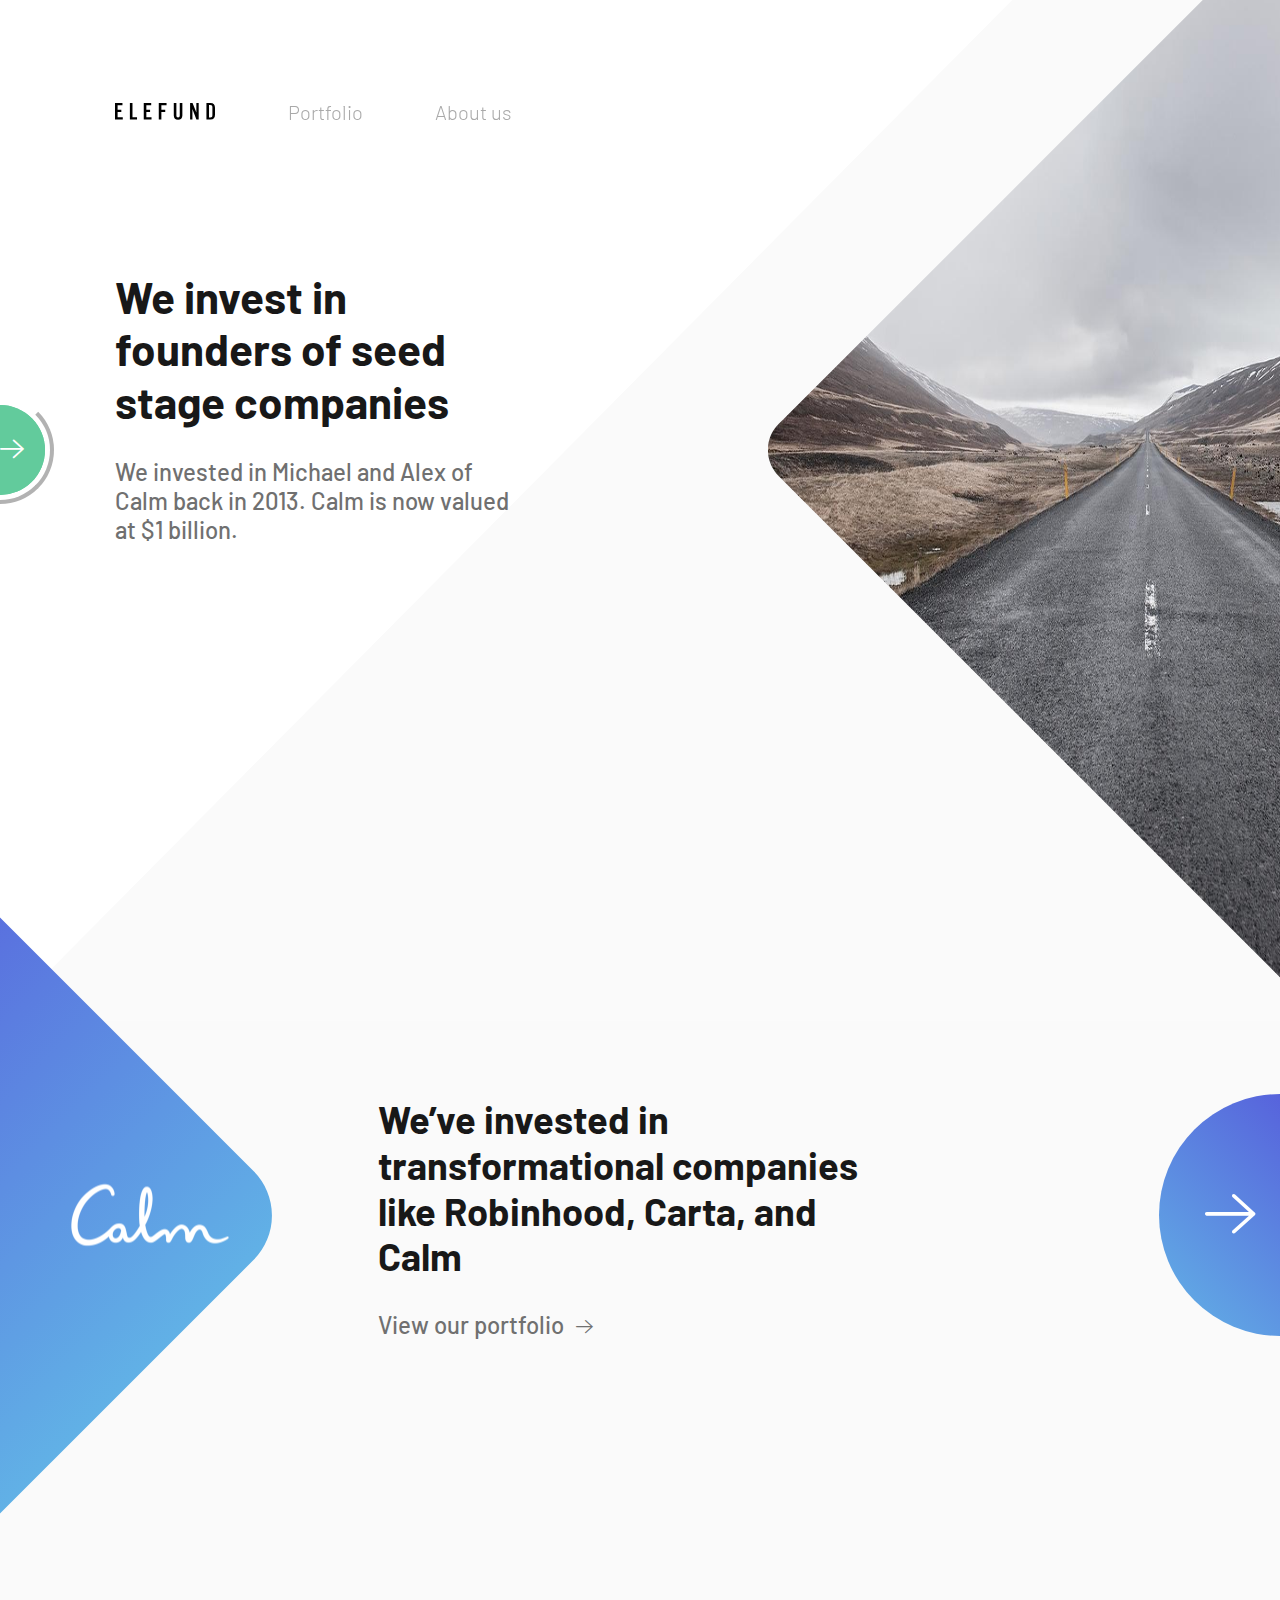
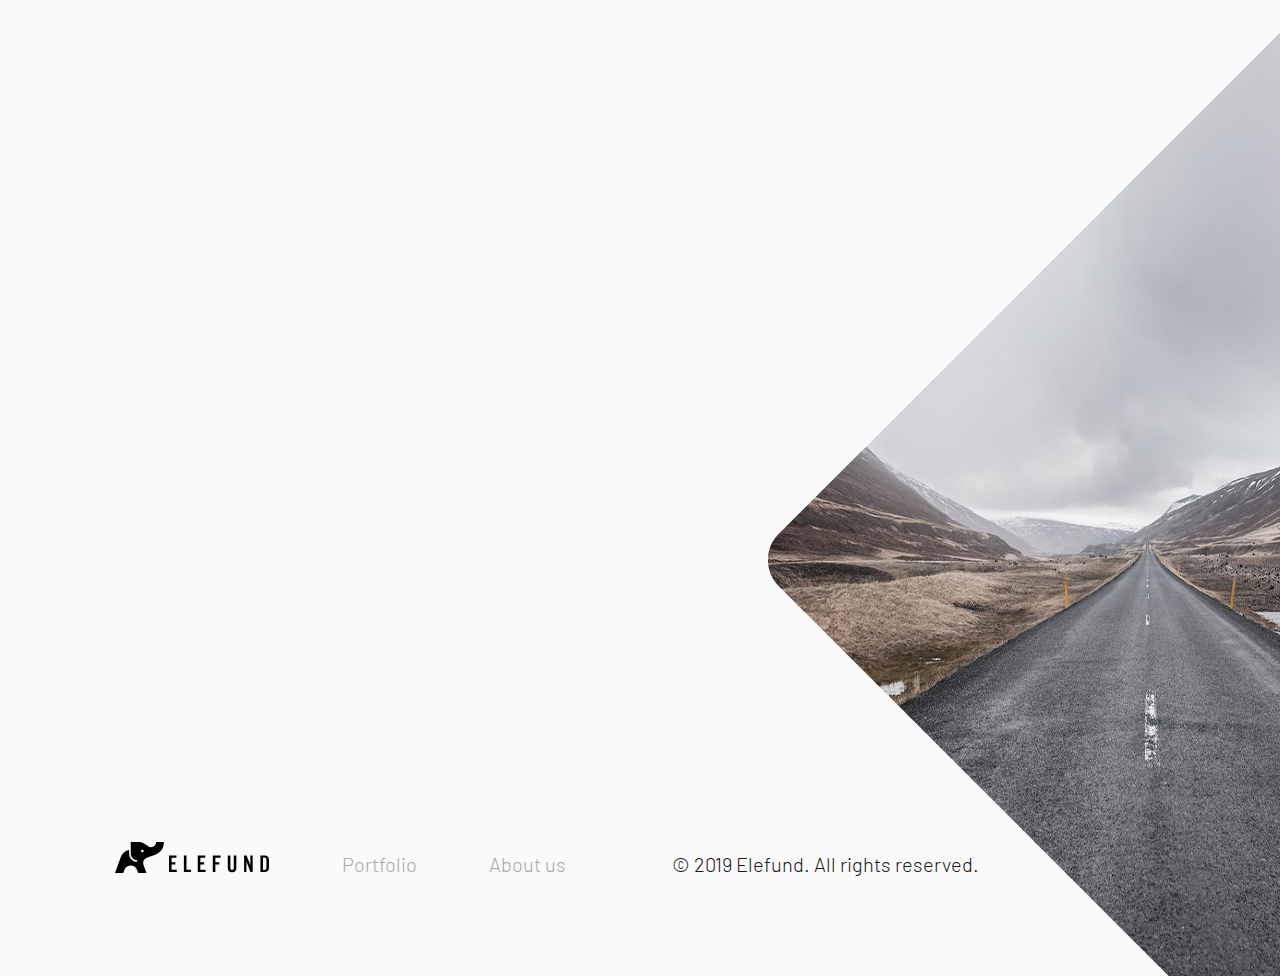
==== index.html @ fe105ea4 "Adding site" ====
<!DOCTYPE html>
<html>
  <head>
    <title>Elefund</title>
    <link href="https://fonts.googleapis.com/css?family=Barlow:300,400,500&amp;display=swap" rel="stylesheet">
    <link href="/stylesheets/styles.css" rel="stylesheet">
    <link href="/images/favicon.png" rel="shortcut icon">
    <meta charset="UTF-8">
    <meta name="viewport" content="width=device-width, initial-scale=1">
  </head>
  <body>
    <div class="overflow">
      <header class="site-header">
        <nav class="site-nav">
          <ul class="site-nav-list">
            <li class="site-nav-item d-sm-none">
              <button class="site-nav-link toggle-mobile-menu" type="button">
                <div class="line"></div>
                <div class="line"></div>
              </button>
            </li>
            <li class="site-nav-item logo"><a class="site-nav-link" href="/"><img src="/images/logo.svg" width="101" height="18" alt="Elefund"></a></li>
            <li class="site-nav-item d-none d-sm-block"><a class="site-nav-link" href="/portfolio">Portfolio</a></li>
            <li class="site-nav-item d-none d-sm-block"><a class="site-nav-link" href="/about">About us</a></li>
          </ul>
        </nav>
        <div class="site-menu-mobile-backdrop d-sm-none"></div>
        <nav class="site-menu-mobile d-sm-none">
          <ul class="site-menu-mobile-list">
            <li class="site-menu-mobile-logo"><a class="site-menu-mobile-link" href="/"><img src="/images/logo-shape.svg" width="40" height="24" alt="Elefund"></a></li>
            <li class="site-menu-mobile-item"><a class="site-menu-mobile-link" href="/portfolio">Portfolio</a></li>
            <li class="site-menu-mobile-item"><a class="site-menu-mobile-link" href="/about">About us</a></li>
          </ul>
          <div class="site-menu-mobile-copyright">&copy; 2019 Elefund. All rights reserved.</div>
        </nav>
      </header>
      <section class="content-section hero">
        <div class="content-toggle-wrap">
          <div class="content-toggle loader" id="slider-circle-animation"><i class="icomoon icon-arrow-right"></i></div>
          <div class="content-toggle mover animate" id="slider-circle-mover"></div>
        </div>
        <div class="container">
          <div class="content-shrink">
            <h1>We invest in founders of seed stage companies</h1>
            <p class="lead">We invested in Michael and Alex of Calm back in 2013. Calm is now valued at $1 billion.</p>
          </div>
        </div>
        <div class="content-image content-image-filler">
          <div class="img-clip">
            <div class="filler" id="slider-filler"></div>
          </div>
        </div>
        <div class="slick-slider content-image" id="slider">
          <div class="img-clip"><img src="/images/unsplash.jpg" width="1600" height="1200" alt=""></div>
          <div class="img-clip"><img src="/images/unsplash-2.jpg" width="1600" height="1200" alt=""></div>
        </div>
      </section>
      <section class="content-section">
        <div class="container">
          <div class="content-shrink-wide content-centered">
            <h2>We’ve invested in transformational companies like Robinhood, Carta, and Calm</h2>
            <p class="lead"><a href="/portfolio">View our portfolio<i class="icomoon icomoon-pad-left icon-arrow-right"></i></a></p>
          </div>
        </div>
        <div class="logo-clip blue"><img class="img" src="/images/brands/calm.png" width="160" height="63" alt="Calm"></div><a class="btn-round-blue" href="/portfolio"><i class="icomoon icon-arrow-right"></i></a>
      </section>
    </div>
    <div class="overflow">
      <section class="content-section page-home-last animated-section">
        <div class="container">
          <div class="content-shrink">
            <h2 class="animate-element">When we invest in companies, we become part of the team</h2>
            <p class="animate-element-delay"><a class="btn" href="/products">Learn about us<i class="icomoon icomoon-pad-left icon-arrow-right"></i></a></p>
          </div>
        </div>
        <div class="content-image top img-clip"><img src="/images/unsplash.jpg" width="1200" height="1200" alt=""></div>
      </section>
      <footer class="site-footer">
        <nav class="site-nav">
          <ul class="site-nav-list">
            <li class="site-nav-item"><a class="site-nav-link" href="/"><img class="logo" src="/images/logo-full.svg" width="155" height="32" alt="Elefund"></a></li>
            <li class="site-nav-item"><a class="site-nav-link" href="/portfolio">Portfolio</a></li>
            <li class="site-nav-item"><a class="site-nav-link" href="/about">About us</a></li>
          </ul>
          <div class="copyright">&copy; 2019 Elefund. All rights reserved.</div>
        </nav>
      </footer>
      <div class="body-bg">
        <svg class="body-bg-cut" viewBox="0 0 1440 1452.05" xmlns="http://www.w3.org/2000/svg">
          <path d="m0 1452.05 1440-1452.05v1452.05z" fill="#fafafa" fill-rule="evenodd"></path>
        </svg>
        <div class="body-bg-filler"></div>
      </div>
      <div class="modal" id="modal"></div>
      <script src="/javascripts/libs.js"></script>
      <script src="/javascripts/templates.js"></script>
      <script src="/javascripts/app.js"></script>
    </div>
  </body>
</html>
---- stylesheets/styles.css ----
/*! normalize.css v8.0.1 | MIT License | github.com/necolas/normalize.css */html{line-height:1.15;-webkit-text-size-adjust:100%}body{margin:0}main{display:block}h1{font-size:2em;margin:.67em 0}hr{box-sizing:content-box;height:0;overflow:visible}pre{font-family:monospace,monospace;font-size:1em}a{background-color:transparent}abbr[title]{border-bottom:none;text-decoration:underline;-webkit-text-decoration:underline dotted;text-decoration:underline dotted}b,strong{font-weight:bolder}code,kbd,samp{font-family:monospace,monospace;font-size:1em}small{font-size:80%}sub,sup{font-size:75%;line-height:0;position:relative;vertical-align:baseline}sub{bottom:-.25em}sup{top:-.5em}img{border-style:none}button,input,optgroup,select,textarea{font-family:inherit;font-size:100%;line-height:1.15;margin:0}button,input{overflow:visible}button,select{text-transform:none}[type=button],[type=reset],[type=submit],button{-webkit-appearance:button}[type=button]::-moz-focus-inner,[type=reset]::-moz-focus-inner,[type=submit]::-moz-focus-inner,button::-moz-focus-inner{border-style:none;padding:0}[type=button]:-moz-focusring,[type=reset]:-moz-focusring,[type=submit]:-moz-focusring,button:-moz-focusring{outline:1px dotted ButtonText}fieldset{padding:.35em .75em .625em}legend{box-sizing:border-box;color:inherit;display:table;max-width:100%;padding:0;white-space:normal}progress{vertical-align:baseline}textarea{overflow:auto}[type=checkbox],[type=radio]{box-sizing:border-box;padding:0}[type=number]::-webkit-inner-spin-button,[type=number]::-webkit-outer-spin-button{height:auto}[type=search]{-webkit-appearance:textfield;outline-offset:-2px}[type=search]::-webkit-search-decoration{-webkit-appearance:none}::-webkit-file-upload-button{-webkit-appearance:button;font:inherit}details{display:block}summary{display:list-item}[hidden],template{display:none}@font-face{font-family:icomoon;src:url(/fonts/icomoon.woff2) format("woff2"),url(/fonts/icomoon.woff) format("woff");font-weight:400;font-style:normal}.icomoon{font-size:70%}.icomoon:before{font-family:icomoon!important;speak:none;font-style:normal;font-weight:400;font-variant:normal;text-transform:none;line-height:1;-webkit-font-smoothing:antialiased;-moz-osx-font-smoothing:grayscale}.icon-twitter:before{content:"\e900"}.icon-arrow-right:before{content:"\e901"}.icon-close:before{content:"\e902"}.icon-linkedin:before{content:"\e903"}.icon-mail:before{content:"\e904"}.slick-slider{box-sizing:border-box;-webkit-touch-callout:none;-webkit-user-select:none;-moz-user-select:none;-ms-user-select:none;user-select:none;-ms-touch-action:pan-y;touch-action:pan-y;-webkit-tap-highlight-color:transparent}.slick-list,.slick-slider{position:relative;display:block}.slick-list{overflow:hidden;margin:0;padding:0;height:100%}.slick-list:focus{outline:none}.slick-list.dragging{cursor:pointer;cursor:hand}.slick-slider .slick-list,.slick-slider .slick-track{transform:translateZ(0)}.slick-track{position:relative;left:0;top:0;display:block;margin-left:auto;margin-right:auto;height:100%}.slick-track:after,.slick-track:before{content:"";display:table}.slick-track:after{clear:both}.slick-loading .slick-track{visibility:hidden}.slick-slide{float:left;height:100%;min-height:1px;display:none}[dir=rtl] .slick-slide{float:right}.slick-slide div{height:100%}.slick-slide .img-clip{height:100%;position:relative}.slick-slide img{display:block}.slick-slide.slick-loading img{display:none}.slick-slide.dragging img{pointer-events:none}.slick-initialized .slick-slide{display:block}.slick-loading .slick-slide{visibility:hidden}.slick-vertical .slick-slide{display:block;height:auto;border:1px solid transparent}.slick-arrow.slick-hidden{display:none}*,:after,:before{box-sizing:border-box}body{font:500 20px/1.2 Barlow,sans-serif;color:#181818;position:relative}@media (min-width:1200px){body{font-size:24px}}a{text-decoration:none;color:inherit}img{vertical-align:top}.container{width:100%;max-width:1080px;padding:0 15px;margin-left:auto;margin-right:auto}.body-bg{position:absolute;top:0;left:0;z-index:-1;width:100%;height:100%;display:-ms-flexbox;display:flex;-ms-flex-direction:column;flex-direction:column}.body-bg-cut{width:100%;margin-top:120%}@media (min-width:768px){.body-bg-cut{margin-top:-30vh}}.body-bg-filler{-ms-flex-positive:1;flex-grow:1;background:#fafafa}.h1,h1{font-size:20px}@media (min-width:768px){.h1,h1{font-size:34px}}@media (min-width:1200px){.h1,h1{font-size:44px}}.h2,h2{font-size:20px}@media (min-width:768px){.h2,h2{font-size:30px}}@media (min-width:1200px){.h2,h2{font-size:38px}}.lead{font-size:16px;color:#707070}.lead a:hover{text-decoration:underline}@media (min-width:768px){.lead{font-size:20px}}@media (min-width:1200px){.lead{font-size:24px}}.icomoon-pad-left{padding-left:12px}.icomoon-pad-right{padding-right:12px}.d-none{display:none!important}@media (min-width:768px){.d-sm-none{display:none!important}}@media (min-width:768px){.d-sm-block{display:block!important}}.site-header{position:relative;z-index:6}.site-footer{font-size:12px;font-weight:300}@media (max-width:767px){.site-footer{padding:0 0 0 40px}}.site-footer .site-nav{display:-ms-flexbox;display:flex;-ms-flex-align:end;align-items:flex-end}@media (max-width:767px){.site-footer .site-nav{-ms-flex-wrap:wrap;flex-wrap:wrap;font-size:12px}}@media (max-width:1199px){.site-footer .site-nav{-ms-flex-wrap:wrap;flex-wrap:wrap;font-size:14px;margin-bottom:40px}}.site-footer .copyright{margin-top:15px}@media (max-width:991px){.site-footer .copyright{width:100%}}@media (min-width:992px){.site-footer .copyright{margin-top:0;margin-left:106px}}@media (max-width:991px){.site-footer .logo{width:75px;height:16px}}.site-nav{font-weight:300;font-size:20px;line-height:1;margin:20px 0}@media (min-width:768px){.site-nav{margin:102px 0 102px 115px}}.site-nav-list{list-style:none;margin:0;padding:0;display:-ms-flexbox;display:flex;-ms-flex-align:center;align-items:center}@media (min-width:768px){.site-nav-list{-ms-flex-align:end;align-items:flex-end}}.site-nav-item+.site-nav-item{margin-left:10px}@media (min-width:768px){.site-nav-item+.site-nav-item{margin-left:72px}}@media (min-width:768px){.site-nav-item.logo{margin-left:0}}.site-nav-link{color:#a9a9a9;text-decoration:none}.site-nav-link:hover{text-decoration:underline}.toggle-mobile-menu{padding:10px 16px 10px 0;background:transparent;border:0}.toggle-mobile-menu .line{background:#000;width:16px;height:2px;margin:4px 0}.is-mobile-menu-active{overflow:hidden}.is-mobile-menu-active .site-menu-mobile{display:-ms-flexbox;display:flex;transform:translateX(0)}.is-mobile-menu-active .site-menu-mobile-backdrop{display:block}.site-menu-mobile{display:none;position:fixed;top:0;left:0;width:80%;height:100%;background:#1b1b1b;font-size:15px;text-align:center;display:-ms-flexbox;display:flex;-ms-flex-direction:column;flex-direction:column;color:#fff;z-index:7;padding:36px 0 60px;transform:translateX(-100%);transition:transform .1s linear}.site-menu-mobile-list{list-style:none;padding:0;margin:0;-ms-flex-positive:1;flex-grow:1}.site-menu-mobile-logo{margin-bottom:22px}.site-menu-mobile-link{color:#fff;display:block;padding:15px 30px}.site-menu-mobile-link.is-active{background:#141414}.site-menu-mobile-copyright{font-size:11px}.site-menu-mobile-backdrop{z-index:5;position:fixed;top:0;left:0;width:100%;height:100%;display:none}@keyframes a{0%{transform:rotate(135deg)}to{transform:rotate(495deg)}}@keyframes b{0%{width:0}80%{width:0}to{width:120vh}}@keyframes c{0%{left:0;transform:translate(-50%,-50%)}80%{left:0;transform:translate(-50%,-50%)}to{left:50.5vw;transform:translateY(-50%)}}@media (min-width:992px){@keyframes c{0%{left:0;transform:translate(-50%,-50%)}80%{left:0;transform:translate(-50%,-50%)}to{left:60.5vw;transform:translateY(-50%)}}}.content-section{min-height:60vh;position:relative;display:-ms-flexbox;display:flex;-ms-flex-direction:column;flex-direction:column;-ms-flex-pack:center;justify-content:center;padding:0 25px}@media (min-width:768px){.content-section{min-height:80vh;padding:100px}}@media (min-width:992px){.content-section{min-height:90vh}}.content-section.next{min-height:0}@media (max-width:767px){.content-section.next{padding-top:60px}}@media (max-width:767px){.content-section.hero{min-height:calc(100vh - 76px);padding-top:240px;padding-bottom:0}}@media (min-width:768px){.content-section.hero{margin-top:-224px}}.content-section.page-home-last{min-height:80vh}@media (max-width:767px){.content-section.page-home-last{-ms-flex-pack:start;justify-content:flex-start;margin-bottom:15vh}.content-section.page-home-last .content-image{top:15%;height:100%}}.content-section.page-home-last .container{z-index:2}.content-section.page-about-last{min-height:80vh}@media (max-width:767px){.content-section.page-about-last{min-height:120vh;-ms-flex-pack:start;justify-content:flex-start;margin-top:60px;margin-bottom:100px}}.content-shrink{max-width:70%}@media (min-width:768px){.content-shrink{max-width:60%}}@media (min-width:992px){.content-shrink{max-width:38%}}.content-shrink-wide{max-width:50%}@media (max-width:767px){.content-shrink-wide{max-width:60%;padding-left:10%}}@media (max-width:991px){.content-shrink-wide{max-width:70%;padding-left:15%}}.content-image{position:absolute;top:-50vh;left:20%;width:90%;height:140vh;z-index:1}@media (min-width:768px){.content-image{top:-25vh;left:60%;width:60%;height:120vh}}@media (min-width:992px){.content-image{top:-10vh}}.content-image img{display:block;position:absolute;top:0;left:0;width:100%;height:100%}.content-image.top{top:0}.content-image.left{left:auto;right:60%}.content-image-filler{z-index:2}.content-image-filler .img-clip{position:relative;height:100%}.content-image-filler .filler{display:none;visibility:hidden;width:0;background:transparent;border-radius:50%;transform:translateY(-50%);position:absolute;top:50%;left:0;transition:width .5s linear}.content-image-filler .filler:before{content:"";display:block;padding-bottom:100%}.content-image-filler .filler.animate{background:#62cb9c;visibility:visible;animation:b 5s linear forwards 1}@media (min-width:768px){.content-image-filler .filler{display:block}}.content-centered{margin-left:auto;margin-right:auto}.content-toggle{width:48px;height:48px;background:#62cb9c;color:#fff;font-size:16px;transform:translateX(-50%);border-radius:0 50% 50% 0;padding-left:28px;display:-ms-flexbox;display:flex;-ms-flex-direction:column;flex-direction:column;-ms-flex-pack:center;justify-content:center;-ms-flex-align:start;align-items:flex-start;cursor:pointer;position:relative;z-index:4}.content-toggle.mover{display:none}@media (min-width:768px){.content-toggle{width:90px;height:90px;font-size:34px;padding-left:45px}.content-toggle.loader:before{content:"";display:block;width:108px;height:108px;border:4px solid #b2b2b2;border-color:transparent #b2b2b2 #b2b2b2 transparent;position:absolute;top:-9px;left:-9px;border-radius:50%;visibility:hidden}.content-toggle.loader.animate:before{visibility:visible;animation:a 3.4s linear forwards}.content-toggle.mover{z-index:3;border-radius:50%;position:absolute;top:50%;transform:translate(-50%,-50%);visibility:hidden}.content-toggle.mover.animate{visibility:visible;animation:c 4.15s linear forwards}}@media (min-width:768px){.content-toggle.mover{display:block}}.content-toggle-wrap{position:absolute;height:40vh;top:0;left:0;display:-ms-flexbox;display:flex;-ms-flex-direction:column;flex-direction:column;-ms-flex-pack:center;justify-content:center}@media (min-width:768px){.content-toggle-wrap{height:69vh}}@media (min-width:992px){.content-toggle-wrap{height:100vh}}.btn{background:url([data-uri]) 0 no-repeat;background-size:contain;color:#fff;width:328px;padding:20px 50px;display:inline-block;vertical-align:top}@media (max-width:767px){.btn{font-size:16px;width:216px;padding:13px 26px}}.btn-inverse{background-image:url([data-uri])}.btn-round-blue{position:absolute;top:50%;right:0;padding:0 0 0 10px;width:48px;height:96px;background-image:linear-gradient(225deg,#5763dc,#62b4e6);display:-ms-flexbox;display:flex;-ms-flex-direction:column;flex-direction:column;-ms-flex-align:center;align-items:center;-ms-flex-pack:center;justify-content:center;color:#fff;font-size:30px;line-height:1;border:0;border-radius:48px 0 0 48px;cursor:pointer;transform:translateY(-50%);transition:box-shadow .2s ease-in-out}.btn-round-blue:hover{box-shadow:0 16px 32px 0 rgba(0,0,0,.4)}@media (min-width:992px){.btn-round-blue{width:121px;height:242px;border-radius:121px 0 0 121px;font-size:72px;padding:0 0 0 20px}}.btn-contact{width:36px;height:36px;font-size:20px;line-height:36px;border-radius:7px;text-align:center;display:block;color:#fff}.btn-contact .icomoon{vertical-align:top}@media (min-width:768px){.btn-contact{width:60px;height:60px;line-height:60px;font-size:40px}}.btn-linkedin{background:#0077b5}.btn-twitter{background:#00acee}.btn-mail{background:#ff5d4b}.is-modal-active,.overflow{overflow:hidden}.is-modal-active .modal{display:block}.modal{display:none;position:fixed;z-index:10}.modal,.modal-backdrop{top:0;left:0;width:100%;height:100%}.modal-backdrop{position:absolute;z-index:11;background:rgba(0,0,0,.75)}.modal-container{position:absolute;z-index:12;top:50%;left:50%;width:805px;max-width:calc(100% - 40px);max-height:calc(100% - 40px);padding:20px;background:#fff;border-radius:24px;transform:translate(-50%,-50%);display:-ms-flexbox;display:flex}@media (max-width:767px){.modal-container{font-size:16px}}@media (min-width:768px){.modal-container{padding:70px 77px}}.modal-close{position:absolute;top:15px;right:15px;background:transparent;border:0;box-shadow:none;cursor:pointer;font-size:18px;padding:10px}@media (min-width:768px){.modal-close{top:37px;right:37px;font-size:24px}}.modal-body{max-height:100%;overflow:auto}.company-head,.company-logo{display:-ms-flexbox;display:flex;-ms-flex-align:center;align-items:center}.company-logo{width:100px;height:100px;-ms-flex-pack:center;justify-content:center;border-radius:24px}.company-logo .img{max-width:70%;max-height:70%}@media (min-width:768px){.company-logo{width:208px;height:208px}}.company-info{padding-left:30px}@media (min-width:768px){.company-info{padding-left:84px}}.company-info .lead{margin-top:14px;margin-bottom:0}.company-name{margin:0}.company-body{color:#707070;margin-top:34px;margin-bottom:46px}@media (min-width:768px){.company-body{margin-top:68px;margin-bottom:95px}}.company-footer{text-align:right}.img-clip{-webkit-mask-image:url([data-uri]);mask-image:url([data-uri]);-webkit-mask-repeat:no-repeat;mask-repeat:no-repeat;-webkit-mask-size:auto 100%;mask-size:auto 100%}.logo-clip{z-index:1;position:absolute;top:50%;left:-5%;transform:translate(-50%,-50%);width:40vw;font-size:100px;color:#fff;display:-ms-flexbox;display:flex;-ms-flex-align:center;align-items:center;-ms-flex-pack:end;justify-content:flex-end}.logo-clip:before{content:"";display:block;width:100%;padding-bottom:100%;border-radius:63px;position:absolute;top:50%;left:50%;transform:translate(-50%,-50%) rotate(-45deg)}.logo-clip .img{left:3vw}@media (max-width:1199px){.logo-clip{font-size:62px}.logo-clip:before{width:120%;padding-bottom:120%;transform:translate(-50%,-50%) rotate(-45deg);border-radius:40px}.logo-clip .img{width:auto;height:40px;left:3vw}}@media (max-width:767px){.logo-clip:before{border-radius:20px}.logo-clip .img{height:26px;left:5vw}}.logo-clip.blue:before{background-image:linear-gradient(180deg,#5863dd,#61b1e6)}.logo-clip .icomoon,.logo-clip .img{position:relative;z-index:2}.portfolio-grid{display:-ms-flexbox;display:flex;-ms-flex-wrap:wrap;flex-wrap:wrap;-ms-flex-align:stretch;align-items:stretch;margin:0 -10px;padding:0;list-style:none}@media (min-width:1200px){.portfolio-grid{margin:0 -40px}}.portfolio-item{padding:20px 10px 0;width:50%}@media (min-width:768px){.portfolio-item{width:25%}}@media (min-width:1200px){.portfolio-item{padding:64px 40px 0}}.portfolio-link{background:#fff;display:-ms-flexbox;display:flex;-ms-flex-direction:column;flex-direction:column;-ms-flex-pack:center;justify-content:center;-ms-flex-align:center;align-items:center;padding-bottom:100%;position:relative;border-radius:24px;transition:box-shadow .2s linear}.portfolio-link:hover{box-shadow:0 16px 32px rgba(0,0,0,.4)}.portfolio-image{max-width:90px;max-height:90px;position:absolute;top:50%;left:50%;transform:translate(-50%,-50%)}@media (min-width:992px){.portfolio-image{max-width:118px;max-height:118px}}.brand-calm{background-image:linear-gradient(0,#5863dd,#61b1e6)}.brand-robinhood{background:#62cb9c}.brand-carta{background:#4895e5}.brand-citybldr{background:#59b4e4}.brand-boost{background:#882366}.brand-pie-insurance{background:#ff961a}.brand-common-stock{background:#6ce5bf}.brand-nimbella{background:#4d7188}.brand-workramp{background:#336bc3}.brand-secfi{background:#4962dd}.brand-capture{background:#f6c44d}.brand-landed{background:#4aa270}.brand-beyond-games{background-image:linear-gradient(90deg,#dc4a63,#f7cf47)}.brand-pogoseat{background:#ac352a}.brand-astranis{background:#5cc4c0}.brand-fleet{background:#4cb2a2}.brand-relay{background:#7bf79f}.brand-hyperloop{background:#000}.brand-beam{background:#4ba6e1}.brand-fastly{background:#ff282d}.team-list{list-style:none;margin:0;padding:0}.team-item+.team-item{margin-top:135px}@media (min-width:768px){.team-item{display:-ms-flexbox;display:flex;-ms-flex-align:start;align-items:flex-start}.team-item+.team-item{margin-top:256px}}.team-avatar{border-radius:24px;-ms-flex-negative:0;flex-shrink:0}@media (max-width:767px){.team-avatar{width:128px;height:128px;border-radius:10px}}@media (max-width:1199px){.team-avatar{width:160px;height:160px;border-radius:14px}}@media (min-width:768px){.team-info{padding-left:36px}}@media (min-width:1200px){.team-info{padding-left:86px}}.team-links{list-style:none;margin:0;padding:0;display:-ms-flexbox;display:flex}.team-links-item{margin-right:30px}@media (min-width:768px) and (max-width:1199px){.team-name{margin-top:0}}.latest-tweet ul{padding:0;list-style:none}.latest-tweet .interact{display:none}.animate-element{transition:opacity .4s linear,transform .4s linear}.animate-element.offset{opacity:0;transform:translateY(30%)}.animate-element-delay{transition:opacity .4s linear,transform .4s linear;transition-delay:.05s}.animate-element-delay.offset{opacity:0;transform:translateY(30%)}
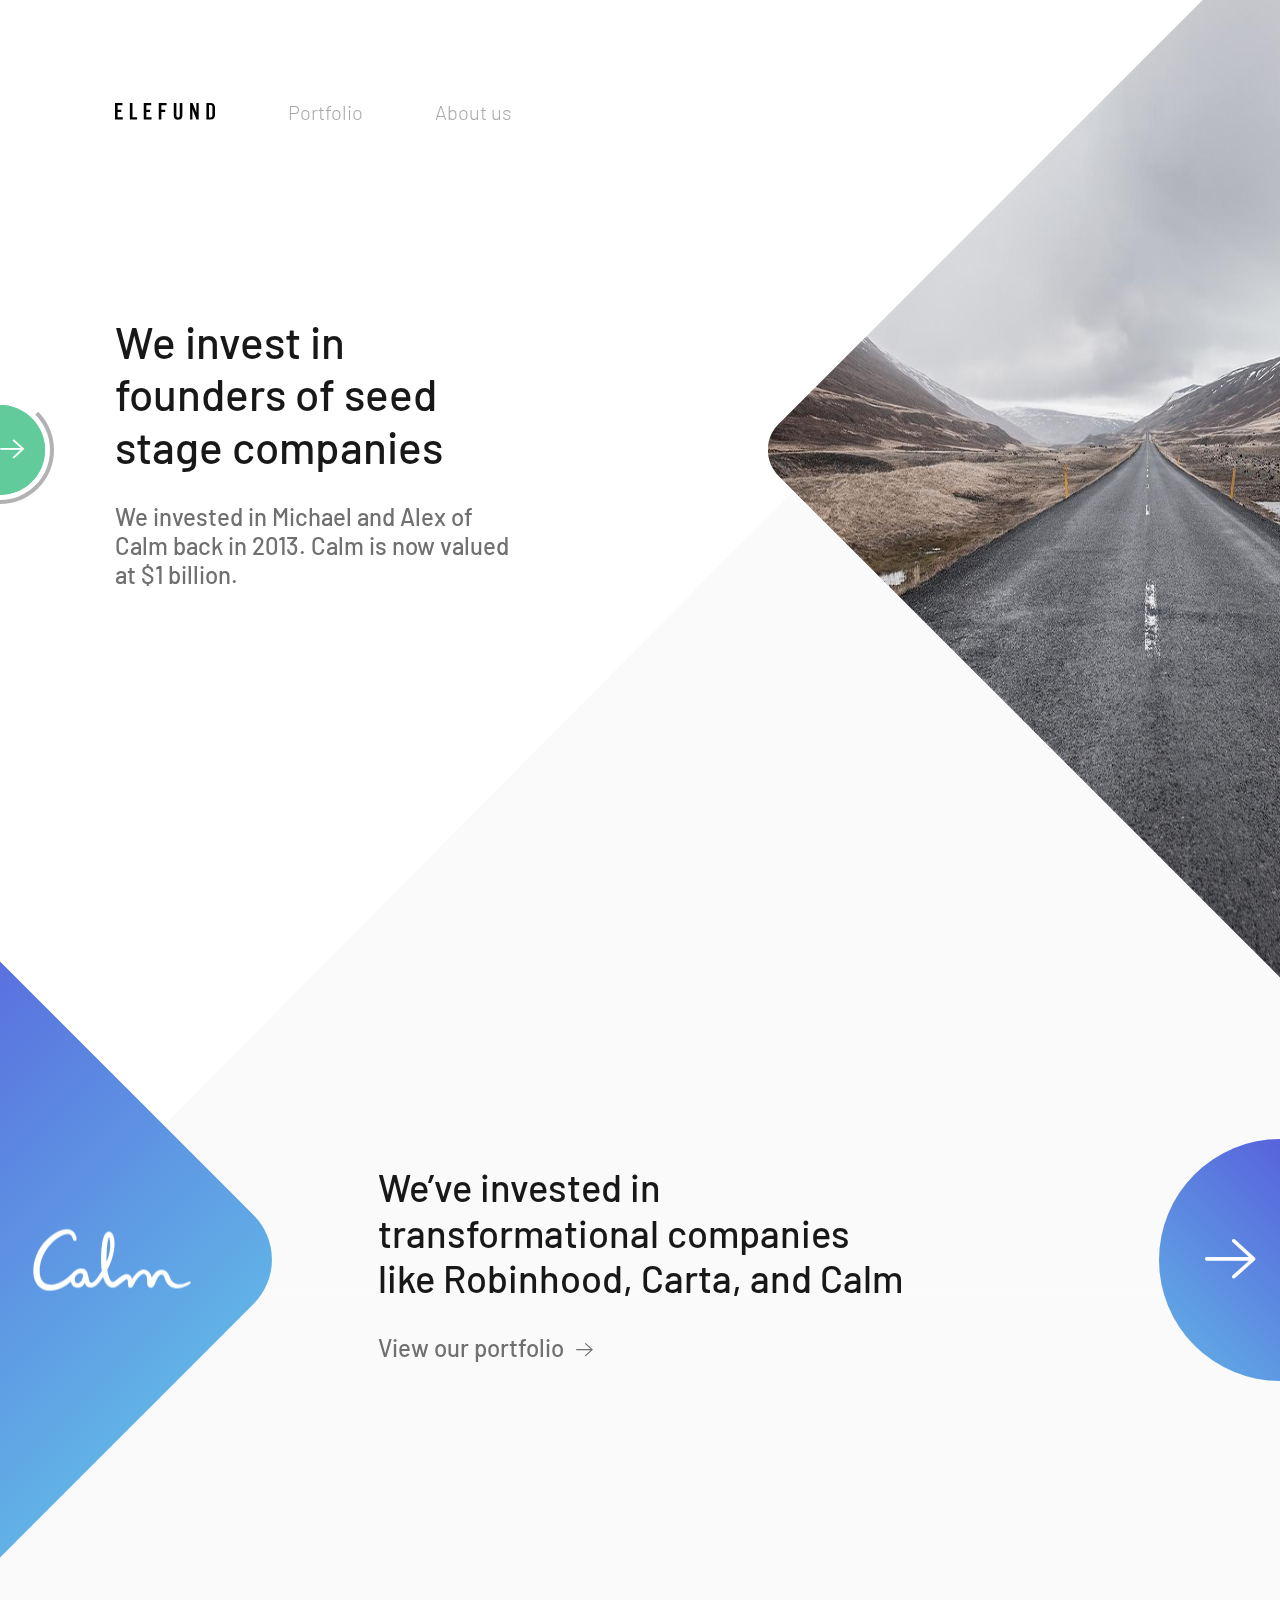
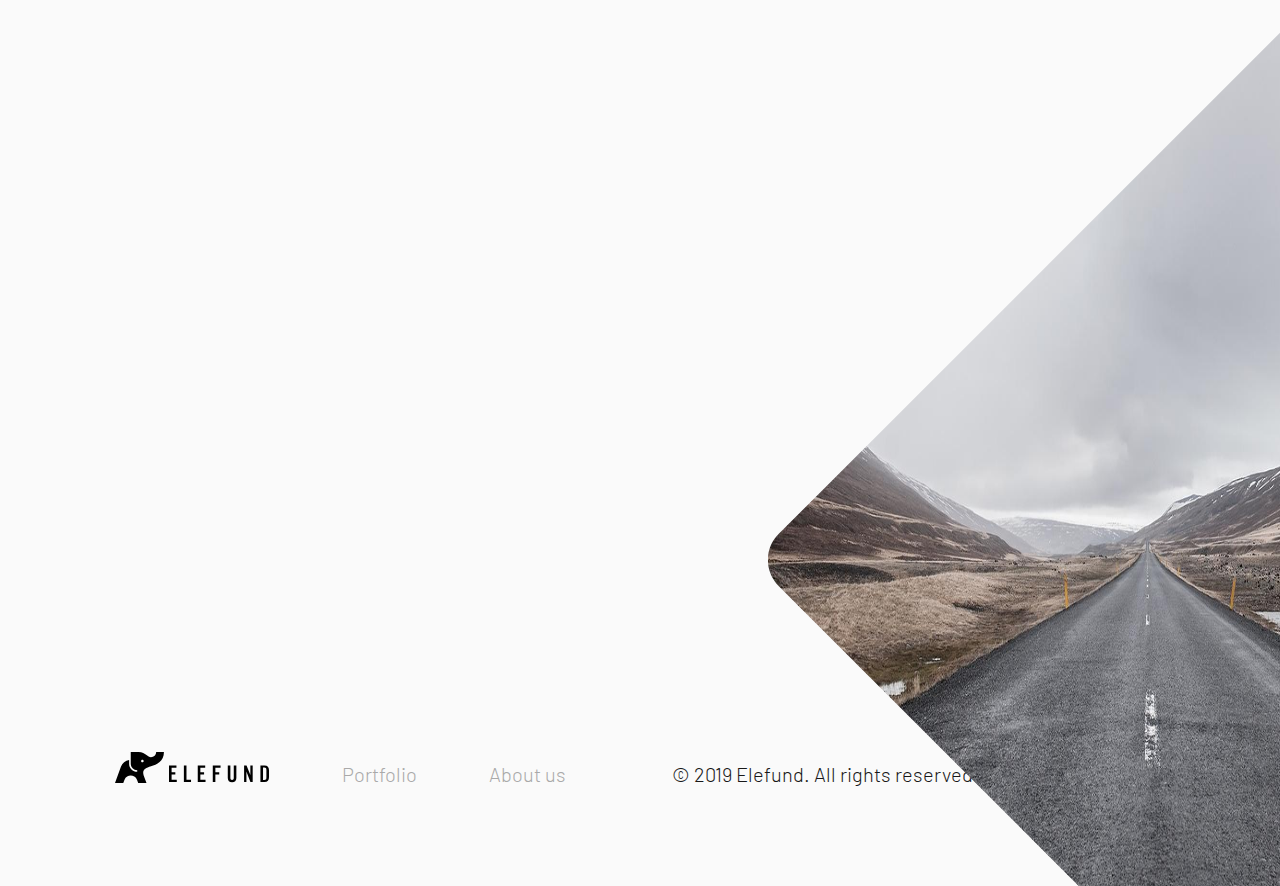
==== commit b63762ee: "v1.1" ====
--- a/index.html
+++ b/index.html
@@ -10,59 +10,86 @@
   </head>
   <body>
     <div class="overflow">
-      <header class="site-header">
-        <nav class="site-nav">
-          <ul class="site-nav-list">
-            <li class="site-nav-item d-sm-none">
-              <button class="site-nav-link toggle-mobile-menu" type="button">
-                <div class="line"></div>
-                <div class="line"></div>
-              </button>
-            </li>
-            <li class="site-nav-item logo"><a class="site-nav-link" href="/"><img src="/images/logo.svg" width="101" height="18" alt="Elefund"></a></li>
-            <li class="site-nav-item d-none d-sm-block"><a class="site-nav-link" href="/portfolio">Portfolio</a></li>
-            <li class="site-nav-item d-none d-sm-block"><a class="site-nav-link" href="/about">About us</a></li>
-          </ul>
-        </nav>
-        <div class="site-menu-mobile-backdrop d-sm-none"></div>
-        <nav class="site-menu-mobile d-sm-none">
-          <ul class="site-menu-mobile-list">
-            <li class="site-menu-mobile-logo"><a class="site-menu-mobile-link" href="/"><img src="/images/logo-shape.svg" width="40" height="24" alt="Elefund"></a></li>
-            <li class="site-menu-mobile-item"><a class="site-menu-mobile-link" href="/portfolio">Portfolio</a></li>
-            <li class="site-menu-mobile-item"><a class="site-menu-mobile-link" href="/about">About us</a></li>
-          </ul>
-          <div class="site-menu-mobile-copyright">&copy; 2019 Elefund. All rights reserved.</div>
-        </nav>
-      </header>
-      <section class="content-section hero">
-        <div class="content-toggle-wrap">
-          <div class="content-toggle loader" id="slider-circle-animation"><i class="icomoon icon-arrow-right"></i></div>
-          <div class="content-toggle mover animate" id="slider-circle-mover"></div>
+            <header class="site-header">
+              <nav class="site-nav">
+                <ul class="site-nav-list">
+                  <li class="site-nav-item d-sm-none">
+                    <button class="site-nav-link toggle-mobile-menu" type="button">
+                      <div class="line"></div>
+                      <div class="line"></div>
+                    </button>
+                  </li>
+                  <li class="site-nav-item logo"><a class="site-nav-link" href="/"><img src="/images/logo.svg" width="101" height="18" alt="Elefund"></a></li>
+                  <li class="site-nav-item d-none d-sm-block"><a class="site-nav-link" href="/portfolio">Portfolio</a></li>
+                  <li class="site-nav-item d-none d-sm-block"><a class="site-nav-link" href="/about">About us</a></li>
+                </ul>
+              </nav>
+              <div class="site-menu-mobile-backdrop d-sm-none"></div>
+              <nav class="site-menu-mobile d-sm-none">
+                <ul class="site-menu-mobile-list">
+                  <li class="site-menu-mobile-logo"><a class="site-menu-mobile-link" href="/"><img src="/images/logo-shape.svg" width="40" height="24" alt="Elefund"></a></li>
+                  <li class="site-menu-mobile-item"><a class="site-menu-mobile-link" href="/portfolio">Portfolio</a></li>
+                  <li class="site-menu-mobile-item"><a class="site-menu-mobile-link" href="/about">About us</a></li>
+                </ul>
+                <div class="site-menu-mobile-copyright">&copy; 2019 Elefund. All rights reserved.</div>
+              </nav>
+            </header>
+      <section class="hero-section-slider">
+        <div class="hero-section-arrow-block">
+          <button class="hero-section-arrow loader js-slider-next" id="slider-circle-animation" type="button" data-target="home-slider"><i class="icomoon icon-arrow-right"></i></button>
+          <div class="hero-section-arrow-mover animate" id="slider-circle-mover"></div>
         </div>
-        <div class="container">
-          <div class="content-shrink">
-            <h1>We invest in founders of seed stage companies</h1>
-            <p class="lead">We invested in Michael and Alex of Calm back in 2013. Calm is now valued at $1 billion.</p>
+        <div class="js-slider" id="home-slider">
+          <div class="content-section js-slider-item">
+            <div class="container">
+              <div class="content-shrink">
+                <h1>We invest in founders of seed stage companies</h1>
+                <p class="lead">We invested in Michael and Alex of Calm back in 2013. Calm is now valued at $1 billion.</p>
+              </div>
+            </div>
+            <div class="content-image content-image-filler">
+              <div class="img-clip">
+                <div class="filler"></div><img src="/images/unsplash.jpg" width="1600" height="1200" alt="">
+              </div>
+            </div>
+          </div>
+          <div class="content-section js-slider-item">
+            <div class="container">
+              <div class="content-shrink">
+                <h1>We invested in Michael and Alex of Calm back in 2013. Calm is now valued at $1 billion.</h1>
+                <p class="lead">We invest in founders of seed stage companies</p>
+              </div>
+            </div>
+            <div class="content-image content-image-filler">
+              <div class="img-clip">
+                <div class="filler"></div><img src="/images/unsplash-2.jpg" width="1600" height="1200" alt="">
+              </div>
+            </div>
           </div>
         </div>
-        <div class="content-image content-image-filler">
-          <div class="img-clip">
-            <div class="filler" id="slider-filler"></div>
+      </section>
+      <section class="content-section home-portfolio-section">
+        <div class="js-slider" id="portfolio-slider">
+          <div class="js-slider-item">
+            <div class="container">
+              <div class="content-shrink-wide content-centered">
+                <h2>We’ve invested in transformational companies like Robinhood, Carta, and Calm</h2>
+                <p class="lead"><a href="/portfolio">View our portfolio<i class="icomoon icomoon-pad-left icon-arrow-right"></i></a></p>
+              </div>
+            </div>
+            <div class="logo-clip brand-calm"><img class="img" src="/images/brands/calm.png" width="160" height="63" alt="Calm"></div>
+          </div>
+          <div class="js-slider-item">
+            <div class="container">
+              <div class="content-shrink-wide content-centered">
+                <h2>We’ve invested Robinhood, Carta, and Calm</h2>
+                <p class="lead"><a href="/portfolio">View our portfolio<i class="icomoon icomoon-pad-left icon-arrow-right"></i></a></p>
+              </div>
+            </div>
+            <div class="logo-clip brand-calm"><img class="img" src="/images/brands/fastly.svg" width="160" height="63" alt="fastly"></div>
           </div>
         </div>
-        <div class="slick-slider content-image" id="slider">
-          <div class="img-clip"><img src="/images/unsplash.jpg" width="1600" height="1200" alt=""></div>
-          <div class="img-clip"><img src="/images/unsplash-2.jpg" width="1600" height="1200" alt=""></div>
-        </div>
-      </section>
-      <section class="content-section">
-        <div class="container">
-          <div class="content-shrink-wide content-centered">
-            <h2>We’ve invested in transformational companies like Robinhood, Carta, and Calm</h2>
-            <p class="lead"><a href="/portfolio">View our portfolio<i class="icomoon icomoon-pad-left icon-arrow-right"></i></a></p>
-          </div>
-        </div>
-        <div class="logo-clip blue"><img class="img" src="/images/brands/calm.png" width="160" height="63" alt="Calm"></div><a class="btn-round-blue" href="/portfolio"><i class="icomoon icon-arrow-right"></i></a>
+        <button class="btn-round-blue js-slider-next" type="button" data-target="portfolio-slider"><i class="icomoon icon-arrow-right"></i></button>
       </section>
     </div>
     <div class="overflow">
@@ -70,31 +97,33 @@
         <div class="container">
           <div class="content-shrink">
             <h2 class="animate-element">When we invest in companies, we become part of the team</h2>
-            <p class="animate-element-delay"><a class="btn" href="/products">Learn about us<i class="icomoon icomoon-pad-left icon-arrow-right"></i></a></p>
+            <p class="animate-element-delay"><a class="btn" href="/products">Learn about us<i class="icomoon icomoon-pad-left icon-arrow-right"></i><img class="btn-bg" src="[data-uri]" width="328" height="68" alt=""></a></p>
           </div>
         </div>
-        <div class="content-image top img-clip"><img src="/images/unsplash.jpg" width="1200" height="1200" alt=""></div>
+        <div class="content-image top">
+          <div class="img-clip"><img src="/images/unsplash.jpg" width="1200" height="1200" alt=""></div>
+        </div>
       </section>
-      <footer class="site-footer">
-        <nav class="site-nav">
-          <ul class="site-nav-list">
-            <li class="site-nav-item"><a class="site-nav-link" href="/"><img class="logo" src="/images/logo-full.svg" width="155" height="32" alt="Elefund"></a></li>
-            <li class="site-nav-item"><a class="site-nav-link" href="/portfolio">Portfolio</a></li>
-            <li class="site-nav-item"><a class="site-nav-link" href="/about">About us</a></li>
-          </ul>
-          <div class="copyright">&copy; 2019 Elefund. All rights reserved.</div>
-        </nav>
-      </footer>
-      <div class="body-bg">
-        <svg class="body-bg-cut" viewBox="0 0 1440 1452.05" xmlns="http://www.w3.org/2000/svg">
-          <path d="m0 1452.05 1440-1452.05v1452.05z" fill="#fafafa" fill-rule="evenodd"></path>
-        </svg>
-        <div class="body-bg-filler"></div>
-      </div>
-      <div class="modal" id="modal"></div>
-      <script src="/javascripts/libs.js"></script>
-      <script src="/javascripts/templates.js"></script>
-      <script src="/javascripts/app.js"></script>
+            <footer class="site-footer">
+              <nav class="site-nav">
+                <ul class="site-nav-list">
+                  <li class="site-nav-item"><a class="site-nav-link" href="/"><img class="logo" src="/images/logo-full.svg" width="155" height="32" alt="Elefund"></a></li>
+                  <li class="site-nav-item"><a class="site-nav-link" href="/portfolio">Portfolio</a></li>
+                  <li class="site-nav-item"><a class="site-nav-link" href="/about">About us</a></li>
+                </ul>
+                <div class="copyright">&copy; 2019 Elefund. All rights reserved.</div>
+              </nav>
+            </footer>
+            <div class="body-bg">
+              <svg class="body-bg-cut" viewBox="0 0 1440 1452.05" xmlns="http://www.w3.org/2000/svg">
+                <path d="m0 1452.05 1440-1452.05v1452.05z" fill="#fafafa" fill-rule="evenodd"></path>
+              </svg>
+              <div class="body-bg-filler"></div>
+            </div>
+            <div class="modal" id="modal"></div>
+            <script src="/javascripts/libs.js"></script>
+            <script src="/javascripts/templates.js"></script>
+            <script src="/javascripts/app.js"></script>
     </div>
   </body>
 </html>--- a/stylesheets/styles.css
+++ b/stylesheets/styles.css
@@ -1 +1 @@
-/*! normalize.css v8.0.1 | MIT License | github.com/necolas/normalize.css */html{line-height:1.15;-webkit-text-size-adjust:100%}body{margin:0}main{display:block}h1{font-size:2em;margin:.67em 0}hr{box-sizing:content-box;height:0;overflow:visible}pre{font-family:monospace,monospace;font-size:1em}a{background-color:transparent}abbr[title]{border-bottom:none;text-decoration:underline;-webkit-text-decoration:underline dotted;text-decoration:underline dotted}b,strong{font-weight:bolder}code,kbd,samp{font-family:monospace,monospace;font-size:1em}small{font-size:80%}sub,sup{font-size:75%;line-height:0;position:relative;vertical-align:baseline}sub{bottom:-.25em}sup{top:-.5em}img{border-style:none}button,input,optgroup,select,textarea{font-family:inherit;font-size:100%;line-height:1.15;margin:0}button,input{overflow:visible}button,select{text-transform:none}[type=button],[type=reset],[type=submit],button{-webkit-appearance:button}[type=button]::-moz-focus-inner,[type=reset]::-moz-focus-inner,[type=submit]::-moz-focus-inner,button::-moz-focus-inner{border-style:none;padding:0}[type=button]:-moz-focusring,[type=reset]:-moz-focusring,[type=submit]:-moz-focusring,button:-moz-focusring{outline:1px dotted ButtonText}fieldset{padding:.35em .75em .625em}legend{box-sizing:border-box;color:inherit;display:table;max-width:100%;padding:0;white-space:normal}progress{vertical-align:baseline}textarea{overflow:auto}[type=checkbox],[type=radio]{box-sizing:border-box;padding:0}[type=number]::-webkit-inner-spin-button,[type=number]::-webkit-outer-spin-button{height:auto}[type=search]{-webkit-appearance:textfield;outline-offset:-2px}[type=search]::-webkit-search-decoration{-webkit-appearance:none}::-webkit-file-upload-button{-webkit-appearance:button;font:inherit}details{display:block}summary{display:list-item}[hidden],template{display:none}@font-face{font-family:icomoon;src:url(/fonts/icomoon.woff2) format("woff2"),url(/fonts/icomoon.woff) format("woff");font-weight:400;font-style:normal}.icomoon{font-size:70%}.icomoon:before{font-family:icomoon!important;speak:none;font-style:normal;font-weight:400;font-variant:normal;text-transform:none;line-height:1;-webkit-font-smoothing:antialiased;-moz-osx-font-smoothing:grayscale}.icon-twitter:before{content:"\e900"}.icon-arrow-right:before{content:"\e901"}.icon-close:before{content:"\e902"}.icon-linkedin:before{content:"\e903"}.icon-mail:before{content:"\e904"}.slick-slider{box-sizing:border-box;-webkit-touch-callout:none;-webkit-user-select:none;-moz-user-select:none;-ms-user-select:none;user-select:none;-ms-touch-action:pan-y;touch-action:pan-y;-webkit-tap-highlight-color:transparent}.slick-list,.slick-slider{position:relative;display:block}.slick-list{overflow:hidden;margin:0;padding:0;height:100%}.slick-list:focus{outline:none}.slick-list.dragging{cursor:pointer;cursor:hand}.slick-slider .slick-list,.slick-slider .slick-track{transform:translateZ(0)}.slick-track{position:relative;left:0;top:0;display:block;margin-left:auto;margin-right:auto;height:100%}.slick-track:after,.slick-track:before{content:"";display:table}.slick-track:after{clear:both}.slick-loading .slick-track{visibility:hidden}.slick-slide{float:left;height:100%;min-height:1px;display:none}[dir=rtl] .slick-slide{float:right}.slick-slide div{height:100%}.slick-slide .img-clip{height:100%;position:relative}.slick-slide img{display:block}.slick-slide.slick-loading img{display:none}.slick-slide.dragging img{pointer-events:none}.slick-initialized .slick-slide{display:block}.slick-loading .slick-slide{visibility:hidden}.slick-vertical .slick-slide{display:block;height:auto;border:1px solid transparent}.slick-arrow.slick-hidden{display:none}*,:after,:before{box-sizing:border-box}body{font:500 20px/1.2 Barlow,sans-serif;color:#181818;position:relative}@media (min-width:1200px){body{font-size:24px}}a{text-decoration:none;color:inherit}img{vertical-align:top}.container{width:100%;max-width:1080px;padding:0 15px;margin-left:auto;margin-right:auto}.body-bg{position:absolute;top:0;left:0;z-index:-1;width:100%;height:100%;display:-ms-flexbox;display:flex;-ms-flex-direction:column;flex-direction:column}.body-bg-cut{width:100%;margin-top:120%}@media (min-width:768px){.body-bg-cut{margin-top:-30vh}}.body-bg-filler{-ms-flex-positive:1;flex-grow:1;background:#fafafa}.h1,h1{font-size:20px}@media (min-width:768px){.h1,h1{font-size:34px}}@media (min-width:1200px){.h1,h1{font-size:44px}}.h2,h2{font-size:20px}@media (min-width:768px){.h2,h2{font-size:30px}}@media (min-width:1200px){.h2,h2{font-size:38px}}.lead{font-size:16px;color:#707070}.lead a:hover{text-decoration:underline}@media (min-width:768px){.lead{font-size:20px}}@media (min-width:1200px){.lead{font-size:24px}}.icomoon-pad-left{padding-left:12px}.icomoon-pad-right{padding-right:12px}.d-none{display:none!important}@media (min-width:768px){.d-sm-none{display:none!important}}@media (min-width:768px){.d-sm-block{display:block!important}}.site-header{position:relative;z-index:6}.site-footer{font-size:12px;font-weight:300}@media (max-width:767px){.site-footer{padding:0 0 0 40px}}.site-footer .site-nav{display:-ms-flexbox;display:flex;-ms-flex-align:end;align-items:flex-end}@media (max-width:767px){.site-footer .site-nav{-ms-flex-wrap:wrap;flex-wrap:wrap;font-size:12px}}@media (max-width:1199px){.site-footer .site-nav{-ms-flex-wrap:wrap;flex-wrap:wrap;font-size:14px;margin-bottom:40px}}.site-footer .copyright{margin-top:15px}@media (max-width:991px){.site-footer .copyright{width:100%}}@media (min-width:992px){.site-footer .copyright{margin-top:0;margin-left:106px}}@media (max-width:991px){.site-footer .logo{width:75px;height:16px}}.site-nav{font-weight:300;font-size:20px;line-height:1;margin:20px 0}@media (min-width:768px){.site-nav{margin:102px 0 102px 115px}}.site-nav-list{list-style:none;margin:0;padding:0;display:-ms-flexbox;display:flex;-ms-flex-align:center;align-items:center}@media (min-width:768px){.site-nav-list{-ms-flex-align:end;align-items:flex-end}}.site-nav-item+.site-nav-item{margin-left:10px}@media (min-width:768px){.site-nav-item+.site-nav-item{margin-left:72px}}@media (min-width:768px){.site-nav-item.logo{margin-left:0}}.site-nav-link{color:#a9a9a9;text-decoration:none}.site-nav-link:hover{text-decoration:underline}.toggle-mobile-menu{padding:10px 16px 10px 0;background:transparent;border:0}.toggle-mobile-menu .line{background:#000;width:16px;height:2px;margin:4px 0}.is-mobile-menu-active{overflow:hidden}.is-mobile-menu-active .site-menu-mobile{display:-ms-flexbox;display:flex;transform:translateX(0)}.is-mobile-menu-active .site-menu-mobile-backdrop{display:block}.site-menu-mobile{display:none;position:fixed;top:0;left:0;width:80%;height:100%;background:#1b1b1b;font-size:15px;text-align:center;display:-ms-flexbox;display:flex;-ms-flex-direction:column;flex-direction:column;color:#fff;z-index:7;padding:36px 0 60px;transform:translateX(-100%);transition:transform .1s linear}.site-menu-mobile-list{list-style:none;padding:0;margin:0;-ms-flex-positive:1;flex-grow:1}.site-menu-mobile-logo{margin-bottom:22px}.site-menu-mobile-link{color:#fff;display:block;padding:15px 30px}.site-menu-mobile-link.is-active{background:#141414}.site-menu-mobile-copyright{font-size:11px}.site-menu-mobile-backdrop{z-index:5;position:fixed;top:0;left:0;width:100%;height:100%;display:none}@keyframes a{0%{transform:rotate(135deg)}to{transform:rotate(495deg)}}@keyframes b{0%{width:0}80%{width:0}to{width:120vh}}@keyframes c{0%{left:0;transform:translate(-50%,-50%)}80%{left:0;transform:translate(-50%,-50%)}to{left:50.5vw;transform:translateY(-50%)}}@media (min-width:992px){@keyframes c{0%{left:0;transform:translate(-50%,-50%)}80%{left:0;transform:translate(-50%,-50%)}to{left:60.5vw;transform:translateY(-50%)}}}.content-section{min-height:60vh;position:relative;display:-ms-flexbox;display:flex;-ms-flex-direction:column;flex-direction:column;-ms-flex-pack:center;justify-content:center;padding:0 25px}@media (min-width:768px){.content-section{min-height:80vh;padding:100px}}@media (min-width:992px){.content-section{min-height:90vh}}.content-section.next{min-height:0}@media (max-width:767px){.content-section.next{padding-top:60px}}@media (max-width:767px){.content-section.hero{min-height:calc(100vh - 76px);padding-top:240px;padding-bottom:0}}@media (min-width:768px){.content-section.hero{margin-top:-224px}}.content-section.page-home-last{min-height:80vh}@media (max-width:767px){.content-section.page-home-last{-ms-flex-pack:start;justify-content:flex-start;margin-bottom:15vh}.content-section.page-home-last .content-image{top:15%;height:100%}}.content-section.page-home-last .container{z-index:2}.content-section.page-about-last{min-height:80vh}@media (max-width:767px){.content-section.page-about-last{min-height:120vh;-ms-flex-pack:start;justify-content:flex-start;margin-top:60px;margin-bottom:100px}}.content-shrink{max-width:70%}@media (min-width:768px){.content-shrink{max-width:60%}}@media (min-width:992px){.content-shrink{max-width:38%}}.content-shrink-wide{max-width:50%}@media (max-width:767px){.content-shrink-wide{max-width:60%;padding-left:10%}}@media (max-width:991px){.content-shrink-wide{max-width:70%;padding-left:15%}}.content-image{position:absolute;top:-50vh;left:20%;width:90%;height:140vh;z-index:1}@media (min-width:768px){.content-image{top:-25vh;left:60%;width:60%;height:120vh}}@media (min-width:992px){.content-image{top:-10vh}}.content-image img{display:block;position:absolute;top:0;left:0;width:100%;height:100%}.content-image.top{top:0}.content-image.left{left:auto;right:60%}.content-image-filler{z-index:2}.content-image-filler .img-clip{position:relative;height:100%}.content-image-filler .filler{display:none;visibility:hidden;width:0;background:transparent;border-radius:50%;transform:translateY(-50%);position:absolute;top:50%;left:0;transition:width .5s linear}.content-image-filler .filler:before{content:"";display:block;padding-bottom:100%}.content-image-filler .filler.animate{background:#62cb9c;visibility:visible;animation:b 5s linear forwards 1}@media (min-width:768px){.content-image-filler .filler{display:block}}.content-centered{margin-left:auto;margin-right:auto}.content-toggle{width:48px;height:48px;background:#62cb9c;color:#fff;font-size:16px;transform:translateX(-50%);border-radius:0 50% 50% 0;padding-left:28px;display:-ms-flexbox;display:flex;-ms-flex-direction:column;flex-direction:column;-ms-flex-pack:center;justify-content:center;-ms-flex-align:start;align-items:flex-start;cursor:pointer;position:relative;z-index:4}.content-toggle.mover{display:none}@media (min-width:768px){.content-toggle{width:90px;height:90px;font-size:34px;padding-left:45px}.content-toggle.loader:before{content:"";display:block;width:108px;height:108px;border:4px solid #b2b2b2;border-color:transparent #b2b2b2 #b2b2b2 transparent;position:absolute;top:-9px;left:-9px;border-radius:50%;visibility:hidden}.content-toggle.loader.animate:before{visibility:visible;animation:a 3.4s linear forwards}.content-toggle.mover{z-index:3;border-radius:50%;position:absolute;top:50%;transform:translate(-50%,-50%);visibility:hidden}.content-toggle.mover.animate{visibility:visible;animation:c 4.15s linear forwards}}@media (min-width:768px){.content-toggle.mover{display:block}}.content-toggle-wrap{position:absolute;height:40vh;top:0;left:0;display:-ms-flexbox;display:flex;-ms-flex-direction:column;flex-direction:column;-ms-flex-pack:center;justify-content:center}@media (min-width:768px){.content-toggle-wrap{height:69vh}}@media (min-width:992px){.content-toggle-wrap{height:100vh}}.btn{background:url([data-uri]) 0 no-repeat;background-size:contain;color:#fff;width:328px;padding:20px 50px;display:inline-block;vertical-align:top}@media (max-width:767px){.btn{font-size:16px;width:216px;padding:13px 26px}}.btn-inverse{background-image:url([data-uri])}.btn-round-blue{position:absolute;top:50%;right:0;padding:0 0 0 10px;width:48px;height:96px;background-image:linear-gradient(225deg,#5763dc,#62b4e6);display:-ms-flexbox;display:flex;-ms-flex-direction:column;flex-direction:column;-ms-flex-align:center;align-items:center;-ms-flex-pack:center;justify-content:center;color:#fff;font-size:30px;line-height:1;border:0;border-radius:48px 0 0 48px;cursor:pointer;transform:translateY(-50%);transition:box-shadow .2s ease-in-out}.btn-round-blue:hover{box-shadow:0 16px 32px 0 rgba(0,0,0,.4)}@media (min-width:992px){.btn-round-blue{width:121px;height:242px;border-radius:121px 0 0 121px;font-size:72px;padding:0 0 0 20px}}.btn-contact{width:36px;height:36px;font-size:20px;line-height:36px;border-radius:7px;text-align:center;display:block;color:#fff}.btn-contact .icomoon{vertical-align:top}@media (min-width:768px){.btn-contact{width:60px;height:60px;line-height:60px;font-size:40px}}.btn-linkedin{background:#0077b5}.btn-twitter{background:#00acee}.btn-mail{background:#ff5d4b}.is-modal-active,.overflow{overflow:hidden}.is-modal-active .modal{display:block}.modal{display:none;position:fixed;z-index:10}.modal,.modal-backdrop{top:0;left:0;width:100%;height:100%}.modal-backdrop{position:absolute;z-index:11;background:rgba(0,0,0,.75)}.modal-container{position:absolute;z-index:12;top:50%;left:50%;width:805px;max-width:calc(100% - 40px);max-height:calc(100% - 40px);padding:20px;background:#fff;border-radius:24px;transform:translate(-50%,-50%);display:-ms-flexbox;display:flex}@media (max-width:767px){.modal-container{font-size:16px}}@media (min-width:768px){.modal-container{padding:70px 77px}}.modal-close{position:absolute;top:15px;right:15px;background:transparent;border:0;box-shadow:none;cursor:pointer;font-size:18px;padding:10px}@media (min-width:768px){.modal-close{top:37px;right:37px;font-size:24px}}.modal-body{max-height:100%;overflow:auto}.company-head,.company-logo{display:-ms-flexbox;display:flex;-ms-flex-align:center;align-items:center}.company-logo{width:100px;height:100px;-ms-flex-pack:center;justify-content:center;border-radius:24px}.company-logo .img{max-width:70%;max-height:70%}@media (min-width:768px){.company-logo{width:208px;height:208px}}.company-info{padding-left:30px}@media (min-width:768px){.company-info{padding-left:84px}}.company-info .lead{margin-top:14px;margin-bottom:0}.company-name{margin:0}.company-body{color:#707070;margin-top:34px;margin-bottom:46px}@media (min-width:768px){.company-body{margin-top:68px;margin-bottom:95px}}.company-footer{text-align:right}.img-clip{-webkit-mask-image:url([data-uri]);mask-image:url([data-uri]);-webkit-mask-repeat:no-repeat;mask-repeat:no-repeat;-webkit-mask-size:auto 100%;mask-size:auto 100%}.logo-clip{z-index:1;position:absolute;top:50%;left:-5%;transform:translate(-50%,-50%);width:40vw;font-size:100px;color:#fff;display:-ms-flexbox;display:flex;-ms-flex-align:center;align-items:center;-ms-flex-pack:end;justify-content:flex-end}.logo-clip:before{content:"";display:block;width:100%;padding-bottom:100%;border-radius:63px;position:absolute;top:50%;left:50%;transform:translate(-50%,-50%) rotate(-45deg)}.logo-clip .img{left:3vw}@media (max-width:1199px){.logo-clip{font-size:62px}.logo-clip:before{width:120%;padding-bottom:120%;transform:translate(-50%,-50%) rotate(-45deg);border-radius:40px}.logo-clip .img{width:auto;height:40px;left:3vw}}@media (max-width:767px){.logo-clip:before{border-radius:20px}.logo-clip .img{height:26px;left:5vw}}.logo-clip.blue:before{background-image:linear-gradient(180deg,#5863dd,#61b1e6)}.logo-clip .icomoon,.logo-clip .img{position:relative;z-index:2}.portfolio-grid{display:-ms-flexbox;display:flex;-ms-flex-wrap:wrap;flex-wrap:wrap;-ms-flex-align:stretch;align-items:stretch;margin:0 -10px;padding:0;list-style:none}@media (min-width:1200px){.portfolio-grid{margin:0 -40px}}.portfolio-item{padding:20px 10px 0;width:50%}@media (min-width:768px){.portfolio-item{width:25%}}@media (min-width:1200px){.portfolio-item{padding:64px 40px 0}}.portfolio-link{background:#fff;display:-ms-flexbox;display:flex;-ms-flex-direction:column;flex-direction:column;-ms-flex-pack:center;justify-content:center;-ms-flex-align:center;align-items:center;padding-bottom:100%;position:relative;border-radius:24px;transition:box-shadow .2s linear}.portfolio-link:hover{box-shadow:0 16px 32px rgba(0,0,0,.4)}.portfolio-image{max-width:90px;max-height:90px;position:absolute;top:50%;left:50%;transform:translate(-50%,-50%)}@media (min-width:992px){.portfolio-image{max-width:118px;max-height:118px}}.brand-calm{background-image:linear-gradient(0,#5863dd,#61b1e6)}.brand-robinhood{background:#62cb9c}.brand-carta{background:#4895e5}.brand-citybldr{background:#59b4e4}.brand-boost{background:#882366}.brand-pie-insurance{background:#ff961a}.brand-common-stock{background:#6ce5bf}.brand-nimbella{background:#4d7188}.brand-workramp{background:#336bc3}.brand-secfi{background:#4962dd}.brand-capture{background:#f6c44d}.brand-landed{background:#4aa270}.brand-beyond-games{background-image:linear-gradient(90deg,#dc4a63,#f7cf47)}.brand-pogoseat{background:#ac352a}.brand-astranis{background:#5cc4c0}.brand-fleet{background:#4cb2a2}.brand-relay{background:#7bf79f}.brand-hyperloop{background:#000}.brand-beam{background:#4ba6e1}.brand-fastly{background:#ff282d}.team-list{list-style:none;margin:0;padding:0}.team-item+.team-item{margin-top:135px}@media (min-width:768px){.team-item{display:-ms-flexbox;display:flex;-ms-flex-align:start;align-items:flex-start}.team-item+.team-item{margin-top:256px}}.team-avatar{border-radius:24px;-ms-flex-negative:0;flex-shrink:0}@media (max-width:767px){.team-avatar{width:128px;height:128px;border-radius:10px}}@media (max-width:1199px){.team-avatar{width:160px;height:160px;border-radius:14px}}@media (min-width:768px){.team-info{padding-left:36px}}@media (min-width:1200px){.team-info{padding-left:86px}}.team-links{list-style:none;margin:0;padding:0;display:-ms-flexbox;display:flex}.team-links-item{margin-right:30px}@media (min-width:768px) and (max-width:1199px){.team-name{margin-top:0}}.latest-tweet ul{padding:0;list-style:none}.latest-tweet .interact{display:none}.animate-element{transition:opacity .4s linear,transform .4s linear}.animate-element.offset{opacity:0;transform:translateY(30%)}.animate-element-delay{transition:opacity .4s linear,transform .4s linear;transition-delay:.05s}.animate-element-delay.offset{opacity:0;transform:translateY(30%)}+/*! normalize.css v8.0.1 | MIT License | github.com/necolas/normalize.css */html{line-height:1.15;-webkit-text-size-adjust:100%}body{margin:0}main{display:block}h1{font-size:2em;margin:.67em 0}hr{box-sizing:content-box;height:0;overflow:visible}pre{font-family:monospace,monospace;font-size:1em}a{background-color:transparent}abbr[title]{border-bottom:none;text-decoration:underline;-webkit-text-decoration:underline dotted;text-decoration:underline dotted}b,strong{font-weight:bolder}code,kbd,samp{font-family:monospace,monospace;font-size:1em}small{font-size:80%}sub,sup{font-size:75%;line-height:0;position:relative;vertical-align:baseline}sub{bottom:-.25em}sup{top:-.5em}img{border-style:none}button,input,optgroup,select,textarea{font-family:inherit;font-size:100%;line-height:1.15;margin:0}button,input{overflow:visible}button,select{text-transform:none}[type=button],[type=reset],[type=submit],button{-webkit-appearance:button}[type=button]::-moz-focus-inner,[type=reset]::-moz-focus-inner,[type=submit]::-moz-focus-inner,button::-moz-focus-inner{border-style:none;padding:0}[type=button]:-moz-focusring,[type=reset]:-moz-focusring,[type=submit]:-moz-focusring,button:-moz-focusring{outline:1px dotted ButtonText}fieldset{padding:.35em .75em .625em}legend{box-sizing:border-box;color:inherit;display:table;max-width:100%;padding:0;white-space:normal}progress{vertical-align:baseline}textarea{overflow:auto}[type=checkbox],[type=radio]{box-sizing:border-box;padding:0}[type=number]::-webkit-inner-spin-button,[type=number]::-webkit-outer-spin-button{height:auto}[type=search]{-webkit-appearance:textfield;outline-offset:-2px}[type=search]::-webkit-search-decoration{-webkit-appearance:none}::-webkit-file-upload-button{-webkit-appearance:button;font:inherit}details{display:block}summary{display:list-item}[hidden],template{display:none}@font-face{font-family:icomoon;src:url(/fonts/icomoon.woff2) format("woff2"),url(/fonts/icomoon.woff) format("woff");font-weight:400;font-style:normal}.icomoon{font-size:70%}.icomoon:before{font-family:icomoon!important;speak:none;font-style:normal;font-weight:400;font-variant:normal;text-transform:none;line-height:1;-webkit-font-smoothing:antialiased;-moz-osx-font-smoothing:grayscale}.icon-twitter:before{content:"\e900"}.icon-arrow-right:before{content:"\e901"}.icon-close:before{content:"\e902"}.icon-linkedin:before{content:"\e903"}.icon-mail:before{content:"\e904"}.slick-slider{box-sizing:border-box;-webkit-touch-callout:none;-webkit-user-select:none;-moz-user-select:none;-ms-user-select:none;user-select:none;-ms-touch-action:pan-y;touch-action:pan-y;-webkit-tap-highlight-color:transparent}.slick-list,.slick-slider{position:relative;display:block}.slick-list{margin:0;padding:0;height:100%}.slick-list:focus{outline:none}.slick-list.dragging{cursor:pointer;cursor:hand}.slick-slider .slick-list,.slick-slider .slick-track{transform:translateZ(0)}.slick-track{position:relative;left:0;top:0;display:block;margin-left:auto;margin-right:auto;height:100%}.slick-track:after,.slick-track:before{content:"";display:table}.slick-track:after{clear:both}.slick-loading .slick-track{visibility:hidden}.slick-slide{float:left;height:100%;min-height:1px;display:none;outline:none}.slick-slide .content-section{display:-ms-flexbox!important;display:flex!important}.slick-slide.slick-loading img{display:none}.slick-slide.dragging img{pointer-events:none}.slick-initialized .slick-slide{display:-ms-flexbox;display:flex}.slick-loading .slick-slide{visibility:hidden}.slick-vertical .slick-slide{display:block;height:auto;border:1px solid transparent}.slick-arrow.slick-hidden{display:none}*,:after,:before{box-sizing:border-box}body{font:500 20px/1.2 Barlow,sans-serif;color:#181818;position:relative}@media (min-width:1200px){body{font-size:24px}}a{text-decoration:none;color:inherit}img{vertical-align:top}button{cursor:pointer;outline:none}.container{width:100%;max-width:1080px;padding:0 15px;margin-left:auto;margin-right:auto}.body-bg{position:absolute;top:0;left:0;z-index:-1;width:100%;height:100%;display:-ms-flexbox;display:flex;-ms-flex-direction:column;flex-direction:column}.body-bg-cut{width:100%;margin-top:30%}@media (min-width:768px){.body-bg-cut{margin-top:0}}.body-bg-filler{-ms-flex-positive:1;flex-grow:1;background:#fafafa}.h1,h1{font-size:20px;font-weight:500}@media (min-width:768px){.h1,h1{font-size:34px}}@media (min-width:1200px){.h1,h1{font-size:44px}}.h2,h2{font-size:20px;font-weight:500}@media (min-width:768px){.h2,h2{font-size:30px}}@media (min-width:1200px){.h2,h2{font-size:38px}}.lead{font-size:16px;color:#707070}.lead a:hover{text-decoration:underline}@media (min-width:768px){.lead{font-size:20px}}@media (min-width:1200px){.lead{font-size:24px}}.icomoon-pad-left{padding-left:12px}.icomoon-pad-right{padding-right:12px}.d-none{display:none!important}@media (min-width:768px){.d-sm-none{display:none!important}}@media (min-width:768px){.d-sm-block{display:block!important}}.site-header{position:relative;z-index:6}.site-footer{font-size:12px;font-weight:300}@media (max-width:767px){.site-footer{padding:0 0 0 40px}}.site-footer .site-nav{display:-ms-flexbox;display:flex;-ms-flex-align:end;align-items:flex-end}@media (max-width:767px){.site-footer .site-nav{-ms-flex-wrap:wrap;flex-wrap:wrap;font-size:12px}}@media (max-width:1199px){.site-footer .site-nav{-ms-flex-wrap:wrap;flex-wrap:wrap;font-size:14px;margin-bottom:40px}}.site-footer .copyright{margin-top:15px}@media (max-width:991px){.site-footer .copyright{width:100%}}@media (min-width:992px){.site-footer .copyright{margin-top:0;margin-left:72px}}@media (min-width:1200px){.site-footer .copyright{margin-top:0;margin-left:106px}}@media (max-width:991px){.site-footer .logo{width:75px;height:16px}}.site-nav{font-weight:300;font-size:20px;line-height:1;margin:20px 0}@media (min-width:768px){.site-nav{margin:102px 0 102px 115px}}.site-nav-list{list-style:none;margin:0;padding:0;display:-ms-flexbox;display:flex;-ms-flex-align:center;align-items:center}@media (min-width:768px){.site-nav-list{-ms-flex-align:end;align-items:flex-end}}.site-nav-item+.site-nav-item{margin-left:10px}@media (min-width:768px){.site-nav-item+.site-nav-item{margin-left:72px}}@media (min-width:768px){.site-nav-item.logo{margin-left:0}}.site-nav-item.active .site-nav-link{color:#181818;text-decoration:none}.site-nav-link{color:#a9a9a9;text-decoration:none}.site-nav-link:hover{text-decoration:underline}.toggle-mobile-menu{padding:10px 16px 10px 0;background:transparent;border:0}.toggle-mobile-menu .line{background:#000;width:16px;height:2px;margin:4px 0}.is-mobile-menu-active{overflow:hidden}.is-mobile-menu-active .site-menu-mobile{display:-ms-flexbox;display:flex;transform:translateX(0)}.is-mobile-menu-active .site-menu-mobile-backdrop{display:block}.site-menu-mobile{display:none;position:fixed;top:0;left:0;width:80%;height:100%;background:#1b1b1b;font-size:15px;text-align:center;display:-ms-flexbox;display:flex;-ms-flex-direction:column;flex-direction:column;color:#fff;z-index:7;padding:36px 0 60px;transform:translateX(-100%);transition:transform .1s linear}.site-menu-mobile-list{list-style:none;padding:0;margin:0;-ms-flex-positive:1;flex-grow:1}.site-menu-mobile-logo{margin-bottom:22px}.site-menu-mobile-link{color:#fff;display:block;padding:15px 30px}.site-menu-mobile-link.is-active{background:#141414}.site-menu-mobile-copyright{font-size:11px}.site-menu-mobile-backdrop{z-index:5;position:fixed;top:0;left:0;width:100%;height:100%;display:none}@keyframes a{0%{width:0}80%{width:0}to{width:120vh}}.content-section{min-height:60vh;position:relative;display:-ms-flexbox;display:flex;-ms-flex-direction:column;flex-direction:column;-ms-flex-pack:center;justify-content:center;padding:0 25px}@media (min-width:768px){.content-section{min-height:80vh;padding:100px}}@media (min-width:992px){.content-section{min-height:100vh;margin-bottom:-10vh}}.content-section.next{min-height:0}@media (max-width:767px){.content-section.next{padding-top:60px}}@media (max-width:767px){.content-section.hero{min-height:calc(100vh - 76px);padding-top:240px;padding-bottom:0}.content-section.hero .container{position:relative;z-index:2}}@media (min-width:768px){.content-section.hero{margin-top:-224px}}@media (min-width:992px){.content-section.hero-about{min-height:100vh}}.content-section.page-home-last{min-height:80vh}@media (max-width:767px){.content-section.page-home-last{-ms-flex-pack:start;justify-content:flex-start;margin-bottom:15vh}.content-section.page-home-last .content-image{top:15%;height:100%}}.content-section.page-home-last .container{z-index:2}.content-section.page-about-last{min-height:80vh}@media (max-width:767px){.content-section.page-about-last{min-height:120vh;-ms-flex-pack:start;justify-content:flex-start;margin-top:60px;margin-bottom:100px}}.content-shrink{max-width:70%}@media (min-width:768px){.content-shrink{max-width:60%}}@media (min-width:992px){.content-shrink{max-width:38%}}.content-shrink-wide{max-width:50%}@media (max-width:767px){.content-shrink-wide{max-width:60%;padding-left:10%}}@media (max-width:991px){.content-shrink-wide{max-width:70%;padding-left:15%}}.content-image{position:absolute;top:-50vh;left:20%;width:90%;height:140vh;z-index:1}@media (min-width:768px){.content-image{top:-25vh;left:60%;width:60%;height:120vh}}@media (min-width:992px){.content-image{top:-10vh}}.content-image img{display:block;position:absolute;top:0;left:0;width:100%;height:100%}.content-image.top{top:0}.content-image.left{left:auto;right:60%}.content-image-filler{z-index:2}.content-image-filler .img-clip{position:relative;height:100%}.content-image-filler .filler{display:none;visibility:hidden;width:0;background:transparent;border-radius:50%;transform:translateY(-50%);position:absolute;top:50%;left:0;transition:width .5s ease-in;z-index:2}.content-image-filler .filler:before{content:"";display:block;padding-bottom:100%}.content-image-filler .filler.animate{background:#62cb9c;visibility:visible;animation:a 5s ease-in forwards 1}@media (min-width:768px){.content-image-filler .filler{display:block}}.content-centered{margin-left:auto;margin-right:auto}.btn{color:#fff;width:328px;padding:20px 50px;display:inline-block;vertical-align:top;position:relative}@media (max-width:767px){.btn{font-size:16px;width:216px;padding:13px 26px}}.btn:hover .btn-bg{filter:drop-shadow(0 16px 32px rgba(0,0,0,.4))}.btn-bg{position:absolute;top:0;left:0;width:100%;height:100%;object-fit:contain;z-index:-1;transition:filter .2s ease-in}.btn-round-blue{position:absolute;top:50%;right:0;padding:0 0 0 10px;width:48px;height:96px;background-image:linear-gradient(225deg,#5763dc,#62b4e6);display:-ms-flexbox;display:flex;-ms-flex-direction:column;flex-direction:column;-ms-flex-align:center;align-items:center;-ms-flex-pack:center;justify-content:center;color:#fff;font-size:30px;line-height:1;border:0;border-radius:48px 0 0 48px;cursor:pointer;transform:translateY(-50%);transition:box-shadow .2s ease-in-out}.btn-round-blue:hover{box-shadow:0 16px 32px 0 rgba(0,0,0,.4)}@media (min-width:992px){.btn-round-blue{width:121px;height:242px;border-radius:121px 0 0 121px;font-size:72px;padding:0 0 0 20px}}.btn-contact{width:36px;height:36px;font-size:20px;line-height:36px;border-radius:7px;text-align:center;display:block;color:#fff;transition:box-shadow .2s ease-in-out}.btn-contact:hover{box-shadow:0 16px 32px 0 rgba(0,0,0,.4)}.btn-contact .icomoon{vertical-align:top}@media (min-width:768px){.btn-contact{width:60px;height:60px;line-height:60px;font-size:40px}}.btn-linkedin{background:#0077b5}.btn-twitter{background:#00acee}.btn-mail{background:#ff5d4b}.is-modal-active,.overflow{overflow:hidden}.is-modal-active .modal{display:block}.modal{display:none;position:fixed;z-index:10}.modal,.modal-backdrop{top:0;left:0;width:100%;height:100%}.modal-backdrop{position:absolute;z-index:11;background:rgba(0,0,0,.75)}.modal-container{position:absolute;z-index:12;top:50%;left:50%;width:805px;max-width:calc(100% - 40px);max-height:calc(100% - 40px);padding:20px;background:#fff;border-radius:24px;transform:translate(-50%,-50%);display:-ms-flexbox;display:flex}@media (max-width:767px){.modal-container{font-size:16px}}@media (min-width:768px){.modal-container{padding:70px 77px}}.modal-close{position:absolute;top:15px;right:15px;background:transparent;border:0;box-shadow:none;cursor:pointer;font-size:18px;padding:10px}@media (min-width:768px){.modal-close{top:37px;right:37px;font-size:24px}}.modal-body{max-height:100%;overflow:auto}.company-head,.company-logo{display:-ms-flexbox;display:flex;-ms-flex-align:center;align-items:center}.company-logo{width:100px;height:100px;-ms-flex-pack:center;justify-content:center;border-radius:24px}.company-logo .img{max-width:70%;max-height:70%}@media (min-width:768px){.company-logo{width:208px;height:208px}}.company-info{padding-left:30px}@media (min-width:768px){.company-info{padding-left:84px}}.company-info .lead{margin-top:14px;margin-bottom:0}.company-name{margin:0}.company-body{color:#707070;margin-top:34px;margin-bottom:46px}@media (min-width:768px){.company-body{margin-top:68px;margin-bottom:95px}}.company-footer{text-align:right}.img-clip{height:100%;-webkit-mask-image:url([data-uri]);mask-image:url([data-uri]);-webkit-mask-repeat:no-repeat;mask-repeat:no-repeat;-webkit-mask-size:auto 100%;mask-size:auto 100%}.logo-clip{z-index:1;position:absolute;top:50%;left:-5%;transform:translate(-50%,-50%);width:40vw;font-size:100px;color:#fff;display:-ms-flexbox;display:flex;-ms-flex-align:center;align-items:center;-ms-flex-pack:end;justify-content:flex-end}.logo-clip:before{content:"";display:block;width:100%;padding-bottom:100%;border-radius:63px;position:absolute;top:50%;left:50%;transform:translate(-50%,-50%) rotate(-45deg)}@media (max-width:1199px){.logo-clip{font-size:62px}.logo-clip:before{width:100%;padding-bottom:100%;transform:translate(-50%,-50%) rotate(-45deg);border-radius:40px}.logo-clip .img{width:auto;height:40px}}@media (max-width:767px){.logo-clip:before{border-radius:20px}.logo-clip .img{height:26px;left:5vw}}.logo-clip.brand-calm:before{background-image:linear-gradient(180deg,#5863dd,#61b1e6)}.logo-clip.brand-twitter:before{background:#4c9eeb}.logo-clip .icomoon,.logo-clip .img{position:relative;z-index:2}@keyframes b{0%{transform:rotate(135deg)}to{transform:rotate(315deg)}}@keyframes c{0%{left:0;transform:translate(-50%,-50%)}80%{left:0;transform:translate(-50%,-50%)}to{left:50.5vw;transform:translateY(-50%)}}@media (min-width:992px){@keyframes c{0%{left:0;transform:translate(-50%,-50%)}80%{left:0;transform:translate(-50%,-50%)}to{left:60.45vw;transform:translateY(-50%)}}}.hero-section-arrow{width:48px;height:48px;background:#62cb9c;color:#fff;font-size:16px;border:0;transform:translateX(-50%);border-radius:0 50% 50% 0;padding-left:28px;display:-ms-flexbox;display:flex;-ms-flex-direction:column;flex-direction:column;-ms-flex-pack:center;justify-content:center;-ms-flex-align:start;align-items:flex-start;position:relative;z-index:4}@media (min-width:768px){.hero-section-arrow{width:90px;height:90px;font-size:34px;padding-left:45px}.hero-section-arrow.loader:before{content:"";display:block;width:108px;height:108px;border:4px solid #b2b2b2;border-color:transparent #b2b2b2 #b2b2b2 transparent;position:absolute;top:-9px;left:-9px;border-radius:50%;visibility:hidden}.hero-section-arrow.loader.animate:before{visibility:visible;animation:b 3.3s ease-in forwards}}.hero-section-arrow-block{position:absolute;height:40vh;top:0;left:0;display:-ms-flexbox;display:flex;-ms-flex-direction:column;flex-direction:column;-ms-flex-pack:center;justify-content:center}@media (min-width:768px){.hero-section-arrow-block{height:69vh}}@media (min-width:992px){.hero-section-arrow-block{height:100vh}}.hero-section-arrow-mover{display:none}@media (min-width:768px){.hero-section-arrow-mover{width:90px;height:90px;background:#62cb9c;display:block;z-index:3;border-radius:50%;position:absolute;top:50%;transform:translate(-50%,-50%);visibility:hidden}.hero-section-arrow-mover.animate{visibility:visible;animation:c 4.15s ease-in forwards}}.hero-section-slider{position:relative}@media (max-width:767px){.hero-section-slider{min-height:calc(90vh - 76px);padding-bottom:0}.hero-section-slider .content-section{padding-top:294px}}@media (min-width:768px){.hero-section-slider{margin-top:-224px}}.portfolio-grid{display:-ms-flexbox;display:flex;-ms-flex-wrap:wrap;flex-wrap:wrap;-ms-flex-align:stretch;align-items:stretch;margin:0 -10px;padding:0;list-style:none}@media (min-width:1200px){.portfolio-grid{margin:0 -40px}}.portfolio-item{padding:20px 10px 0;width:50%}@media (min-width:768px){.portfolio-item{width:25%}}@media (min-width:1200px){.portfolio-item{padding:64px 40px 0}}.portfolio-link{background:#fff;display:-ms-flexbox;display:flex;-ms-flex-direction:column;flex-direction:column;-ms-flex-pack:center;justify-content:center;-ms-flex-align:center;align-items:center;padding-bottom:100%;position:relative;border-radius:24px;transition:box-shadow .2s linear}.portfolio-link:hover{box-shadow:0 16px 32px rgba(0,0,0,.4)}.portfolio-image{max-width:90px;max-height:90px;position:absolute;top:50%;left:50%;transform:translate(-50%,-50%)}@media (min-width:992px){.portfolio-image{max-width:118px;max-height:118px}}.brand-calm{background-image:linear-gradient(0,#5863dd,#61b1e6)}.brand-robinhood{background:#62cb9c}.brand-carta{background:#4895e5}.brand-citybldr{background:#59b4e4}.brand-boost{background:#882366}.brand-pie-insurance{background:#ff961a}.brand-common-stock{background:#6ce5bf}.brand-nimbella{background:#4d7188}.brand-workramp{background:#336bc3}.brand-secfi{background:#4962dd}.brand-capture{background:#f6c44d}.brand-landed{background:#4aa270}.brand-beyond-games{background-image:linear-gradient(90deg,#dc4a63,#f7cf47)}.brand-pogoseat{background:#ac352a}.brand-astranis{background:#5cc4c0}.brand-fleet{background:#4cb2a2}.brand-relay{background:#7bf79f}.brand-hyperloop{background:#000}.brand-beam{background:#4ba6e1}.brand-fastly{background:#ff282d}.team-list{list-style:none;margin:0;padding:0}.team-item+.team-item{margin-top:135px}@media (min-width:768px){.team-item{display:-ms-flexbox;display:flex;-ms-flex-align:start;align-items:flex-start}.team-item+.team-item{margin-top:256px}}.team-avatar{border-radius:24px;-ms-flex-negative:0;flex-shrink:0}@media (max-width:767px){.team-avatar{width:128px;height:128px;border-radius:10px}}@media (max-width:1199px){.team-avatar{width:160px;height:160px;border-radius:14px}}@media (min-width:768px){.team-info{padding-left:36px}}@media (min-width:1200px){.team-info{padding-left:86px}}.team-links{list-style:none;margin:0;padding:0;display:-ms-flexbox;display:flex}.team-links-item{margin-right:30px}@media (min-width:768px) and (max-width:1199px){.team-name{margin-top:0}}.latest-tweet ul{padding:0;list-style:none}.js-slider>.js-slider-item:not(:first-child),.latest-tweet .interact{display:none}.animate-element{transition:opacity .4s linear,transform .4s linear}.animate-element.offset{opacity:0;transform:translateY(30%)}.animate-element-delay{transition:opacity .4s linear,transform .4s linear;transition-delay:.05s}.animate-element-delay.offset{opacity:0;transform:translateY(30%)}.home-portfolio-section{padding-left:0;padding-right:0}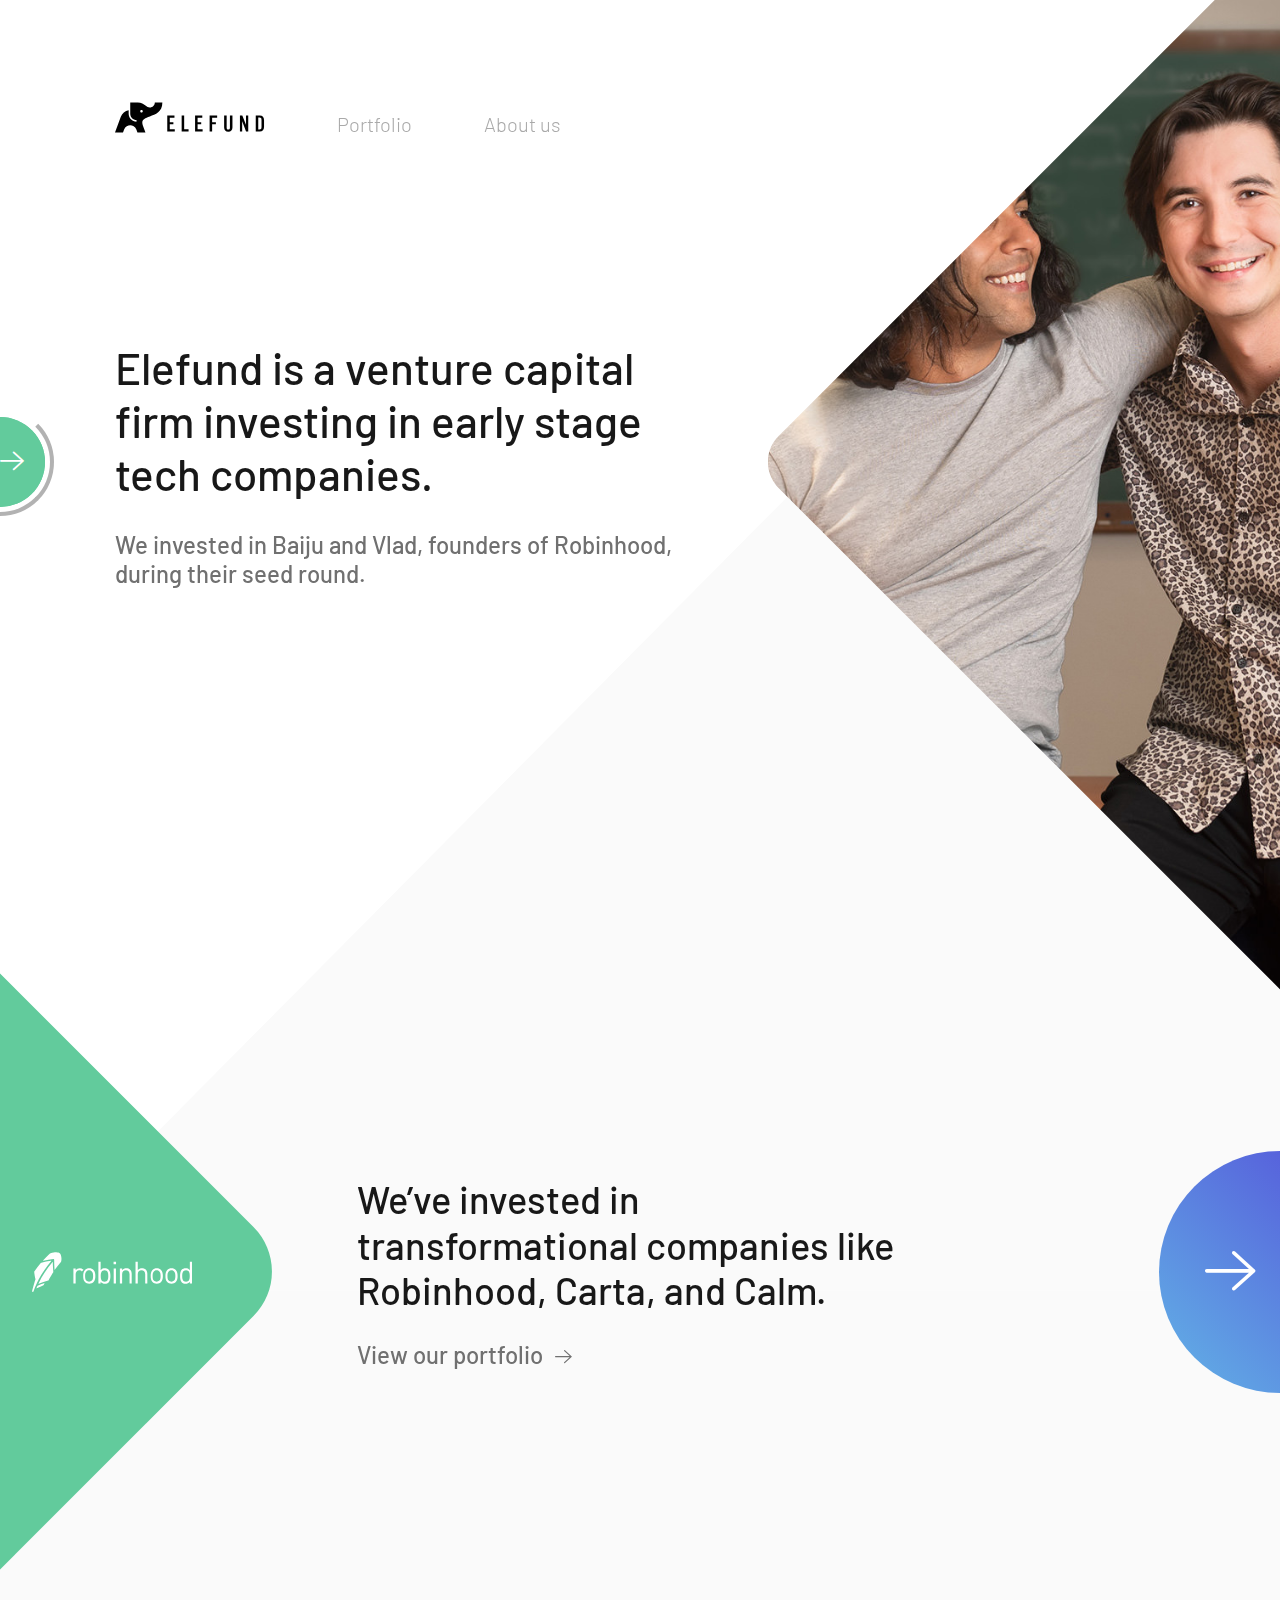
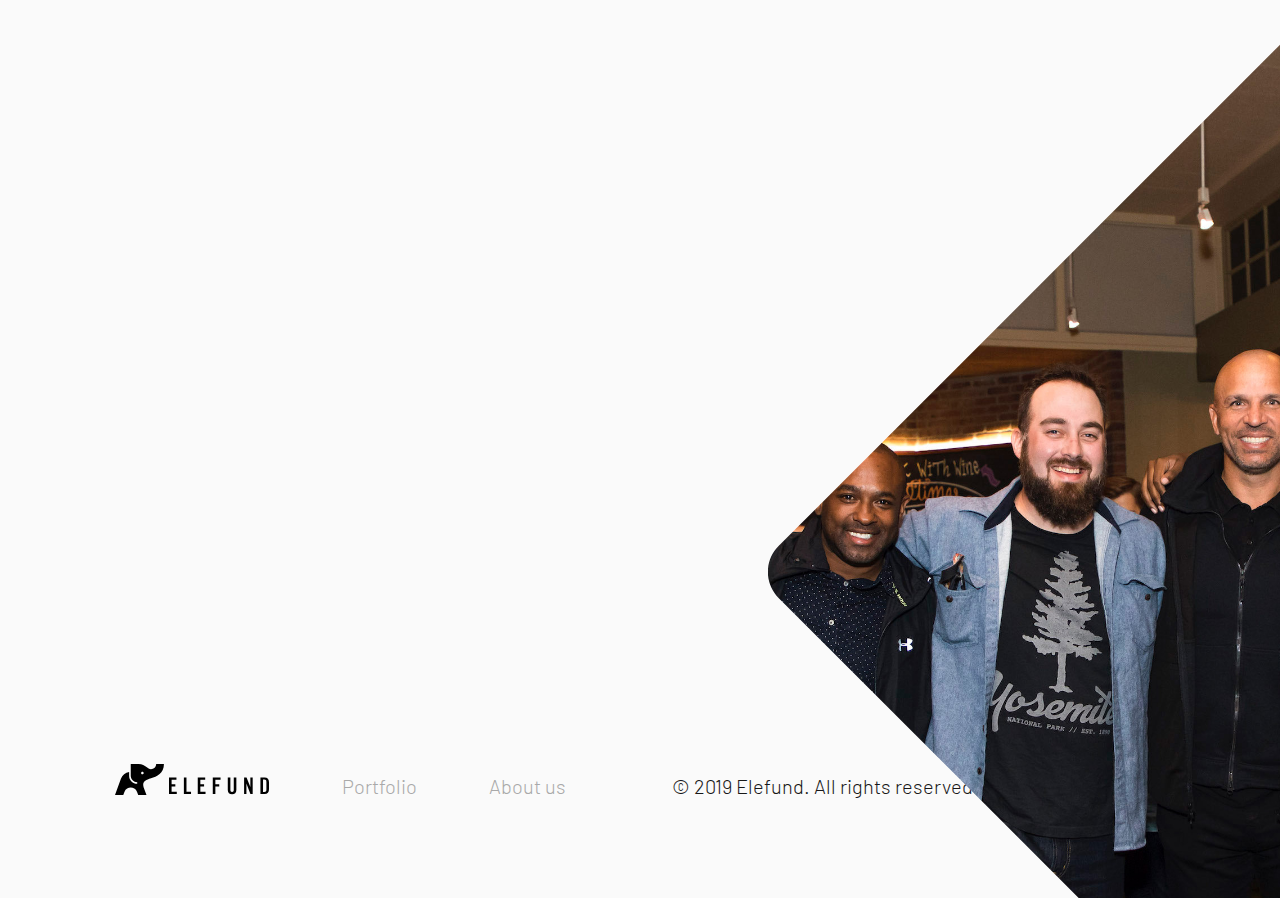
==== commit 272b33a2: "content update" ====
--- a/index.html
+++ b/index.html
@@ -1,7 +1,7 @@
 <!DOCTYPE html>
 <html>
   <head>
-    <title>Elefund</title>
+    <title>Elefund - Home</title>
     <link href="https://fonts.googleapis.com/css?family=Barlow:300,400,500&amp;display=swap" rel="stylesheet">
     <link href="/stylesheets/styles.css" rel="stylesheet">
     <link href="/images/favicon.png" rel="shortcut icon">
@@ -19,7 +19,7 @@
                       <div class="line"></div>
                     </button>
                   </li>
-                  <li class="site-nav-item logo"><a class="site-nav-link" href="/"><img src="/images/logo.svg" width="101" height="18" alt="Elefund"></a></li>
+                  <li class="site-nav-item logo"><a class="site-nav-link" href="/"><img src="/images/logo-full.svg" width="150" height="32" alt="Elefund"></a></li>
                   <li class="site-nav-item d-none d-sm-block"><a class="site-nav-link" href="/portfolio">Portfolio</a></li>
                   <li class="site-nav-item d-none d-sm-block"><a class="site-nav-link" href="/about">About us</a></li>
                 </ul>
@@ -42,27 +42,40 @@
         <div class="js-slider" id="home-slider">
           <div class="content-section js-slider-item">
             <div class="container">
-              <div class="content-shrink">
-                <h1>We invest in founders of seed stage companies</h1>
-                <p class="lead">We invested in Michael and Alex of Calm back in 2013. Calm is now valued at $1 billion.</p>
+              <div class="content-shrink-wide no-mobile-padding">
+                <h1>Elefund is a venture capital firm investing in early stage tech&nbsp;companies.</h1>
+                <p class="lead">We invested in Baiju and Vlad, founders of Robinhood, during their seed&nbsp;round.</p>
               </div>
             </div>
             <div class="content-image content-image-filler">
               <div class="img-clip">
-                <div class="filler"></div><img src="/images/unsplash.jpg" width="1600" height="1200" alt="">
+                <div class="filler"></div><img src="/images/photos/home-hero-robinhood.jpg" width="1920" height="1272" alt="Robinhood's founders Baiju and Vlad">
               </div>
             </div>
           </div>
           <div class="content-section js-slider-item">
             <div class="container">
-              <div class="content-shrink">
-                <h1>We invested in Michael and Alex of Calm back in 2013. Calm is now valued at $1 billion.</h1>
-                <p class="lead">We invest in founders of seed stage companies</p>
+              <div class="content-shrink-wide no-mobile-padding">
+                <h2 class="h1">Elefund is a venture capital firm investing in early stage tech&nbsp;companies.</h2>
+                <p class="lead">We were the very first investor in Carta, founded by Henry&nbsp;Ward.</p>
               </div>
             </div>
             <div class="content-image content-image-filler">
               <div class="img-clip">
-                <div class="filler"></div><img src="/images/unsplash-2.jpg" width="1600" height="1200" alt="">
+                <div class="filler"></div><img src="/images/photos/home-hero-carta.jpg" width="1920" height="1280" alt="Carta's founder Henry Ward">
+              </div>
+            </div>
+          </div>
+          <div class="content-section js-slider-item">
+            <div class="container">
+              <div class="content-shrink-wide no-mobile-padding">
+                <h2 class="h1">Elefund is a venture capital firm investing in early stage tech&nbsp;companies.</h2>
+                <p class="lead">We invested in Alex and Michael, founders of Calm, during their seed&nbsp;round.</p>
+              </div>
+            </div>
+            <div class="content-image content-image-filler">
+              <div class="img-clip">
+                <div class="filler"></div><img src="/images/photos/home-hero-calm.jpg" width="1920" height="1536" alt="Calm's founders Alex &amp; Michael">
               </div>
             </div>
           </div>
@@ -73,20 +86,29 @@
           <div class="js-slider-item">
             <div class="container">
               <div class="content-shrink-wide content-centered">
-                <h2>We’ve invested in transformational companies like Robinhood, Carta, and Calm</h2>
+                <h2>We’ve invested in transformational companies like Robinhood, Carta, and Calm.</h2>
+                <p class="lead"><a href="/portfolio">View our portfolio<i class="icomoon icomoon-pad-left icon-arrow-right"></i></a></p>
+              </div>
+            </div>
+            <div class="logo-clip brand-robinhood"><img class="img" src="/images/brands/robinhood.svg" width="160" height="63" alt="Robinhood"></div>
+          </div>
+          <div class="js-slider-item">
+            <div class="container">
+              <div class="content-shrink-wide content-centered">
+                <h2>We’ve invested in transformational companies like Robinhood, Carta, and Calm.</h2>
+                <p class="lead"><a href="/portfolio">View our portfolio<i class="icomoon icomoon-pad-left icon-arrow-right"></i></a></p>
+              </div>
+            </div>
+            <div class="logo-clip brand-carta"><img class="img" src="/images/brands/carta.svg" width="160" height="63" alt="Carta"></div>
+          </div>
+          <div class="js-slider-item">
+            <div class="container">
+              <div class="content-shrink-wide content-centered">
+                <h2>We’ve invested in transformational companies like Robinhood, Carta, and Calm.</h2>
                 <p class="lead"><a href="/portfolio">View our portfolio<i class="icomoon icomoon-pad-left icon-arrow-right"></i></a></p>
               </div>
             </div>
             <div class="logo-clip brand-calm"><img class="img" src="/images/brands/calm.png" width="160" height="63" alt="Calm"></div>
-          </div>
-          <div class="js-slider-item">
-            <div class="container">
-              <div class="content-shrink-wide content-centered">
-                <h2>We’ve invested Robinhood, Carta, and Calm</h2>
-                <p class="lead"><a href="/portfolio">View our portfolio<i class="icomoon icomoon-pad-left icon-arrow-right"></i></a></p>
-              </div>
-            </div>
-            <div class="logo-clip brand-calm"><img class="img" src="/images/brands/fastly.svg" width="160" height="63" alt="fastly"></div>
           </div>
         </div>
         <button class="btn-round-blue js-slider-next" type="button" data-target="portfolio-slider"><i class="icomoon icon-arrow-right"></i></button>
@@ -96,12 +118,12 @@
       <section class="content-section page-home-last animated-section">
         <div class="container">
           <div class="content-shrink">
-            <h2 class="animate-element">When we invest in companies, we become part of the team</h2>
-            <p class="animate-element-delay"><a class="btn" href="/products">Learn about us<i class="icomoon icomoon-pad-left icon-arrow-right"></i><img class="btn-bg" src="[data-uri]" width="328" height="68" alt=""></a></p>
+            <h2 class="animate-element">We’re a team of world-class operators and investors.</h2>
+            <p class="animate-element-delay"><a class="btn" href="/about">Learn about us<i class="icomoon icomoon-pad-left icon-arrow-right"></i><img class="btn-bg" src="[data-uri]" width="328" height="68" alt=""></a></p>
           </div>
         </div>
         <div class="content-image top">
-          <div class="img-clip"><img src="/images/unsplash.jpg" width="1200" height="1200" alt=""></div>
+          <div class="img-clip"><img src="/images/photos/home-about.jpg" width="1200" height="1200" alt=""></div>
         </div>
       </section>
             <footer class="site-footer">
--- a/stylesheets/styles.css
+++ b/stylesheets/styles.css
@@ -1 +1 @@
-/*! normalize.css v8.0.1 | MIT License | github.com/necolas/normalize.css */html{line-height:1.15;-webkit-text-size-adjust:100%}body{margin:0}main{display:block}h1{font-size:2em;margin:.67em 0}hr{box-sizing:content-box;height:0;overflow:visible}pre{font-family:monospace,monospace;font-size:1em}a{background-color:transparent}abbr[title]{border-bottom:none;text-decoration:underline;-webkit-text-decoration:underline dotted;text-decoration:underline dotted}b,strong{font-weight:bolder}code,kbd,samp{font-family:monospace,monospace;font-size:1em}small{font-size:80%}sub,sup{font-size:75%;line-height:0;position:relative;vertical-align:baseline}sub{bottom:-.25em}sup{top:-.5em}img{border-style:none}button,input,optgroup,select,textarea{font-family:inherit;font-size:100%;line-height:1.15;margin:0}button,input{overflow:visible}button,select{text-transform:none}[type=button],[type=reset],[type=submit],button{-webkit-appearance:button}[type=button]::-moz-focus-inner,[type=reset]::-moz-focus-inner,[type=submit]::-moz-focus-inner,button::-moz-focus-inner{border-style:none;padding:0}[type=button]:-moz-focusring,[type=reset]:-moz-focusring,[type=submit]:-moz-focusring,button:-moz-focusring{outline:1px dotted ButtonText}fieldset{padding:.35em .75em .625em}legend{box-sizing:border-box;color:inherit;display:table;max-width:100%;padding:0;white-space:normal}progress{vertical-align:baseline}textarea{overflow:auto}[type=checkbox],[type=radio]{box-sizing:border-box;padding:0}[type=number]::-webkit-inner-spin-button,[type=number]::-webkit-outer-spin-button{height:auto}[type=search]{-webkit-appearance:textfield;outline-offset:-2px}[type=search]::-webkit-search-decoration{-webkit-appearance:none}::-webkit-file-upload-button{-webkit-appearance:button;font:inherit}details{display:block}summary{display:list-item}[hidden],template{display:none}@font-face{font-family:icomoon;src:url(/fonts/icomoon.woff2) format("woff2"),url(/fonts/icomoon.woff) format("woff");font-weight:400;font-style:normal}.icomoon{font-size:70%}.icomoon:before{font-family:icomoon!important;speak:none;font-style:normal;font-weight:400;font-variant:normal;text-transform:none;line-height:1;-webkit-font-smoothing:antialiased;-moz-osx-font-smoothing:grayscale}.icon-twitter:before{content:"\e900"}.icon-arrow-right:before{content:"\e901"}.icon-close:before{content:"\e902"}.icon-linkedin:before{content:"\e903"}.icon-mail:before{content:"\e904"}.slick-slider{box-sizing:border-box;-webkit-touch-callout:none;-webkit-user-select:none;-moz-user-select:none;-ms-user-select:none;user-select:none;-ms-touch-action:pan-y;touch-action:pan-y;-webkit-tap-highlight-color:transparent}.slick-list,.slick-slider{position:relative;display:block}.slick-list{margin:0;padding:0;height:100%}.slick-list:focus{outline:none}.slick-list.dragging{cursor:pointer;cursor:hand}.slick-slider .slick-list,.slick-slider .slick-track{transform:translateZ(0)}.slick-track{position:relative;left:0;top:0;display:block;margin-left:auto;margin-right:auto;height:100%}.slick-track:after,.slick-track:before{content:"";display:table}.slick-track:after{clear:both}.slick-loading .slick-track{visibility:hidden}.slick-slide{float:left;height:100%;min-height:1px;display:none;outline:none}.slick-slide .content-section{display:-ms-flexbox!important;display:flex!important}.slick-slide.slick-loading img{display:none}.slick-slide.dragging img{pointer-events:none}.slick-initialized .slick-slide{display:-ms-flexbox;display:flex}.slick-loading .slick-slide{visibility:hidden}.slick-vertical .slick-slide{display:block;height:auto;border:1px solid transparent}.slick-arrow.slick-hidden{display:none}*,:after,:before{box-sizing:border-box}body{font:500 20px/1.2 Barlow,sans-serif;color:#181818;position:relative}@media (min-width:1200px){body{font-size:24px}}a{text-decoration:none;color:inherit}img{vertical-align:top}button{cursor:pointer;outline:none}.container{width:100%;max-width:1080px;padding:0 15px;margin-left:auto;margin-right:auto}.body-bg{position:absolute;top:0;left:0;z-index:-1;width:100%;height:100%;display:-ms-flexbox;display:flex;-ms-flex-direction:column;flex-direction:column}.body-bg-cut{width:100%;margin-top:30%}@media (min-width:768px){.body-bg-cut{margin-top:0}}.body-bg-filler{-ms-flex-positive:1;flex-grow:1;background:#fafafa}.h1,h1{font-size:20px;font-weight:500}@media (min-width:768px){.h1,h1{font-size:34px}}@media (min-width:1200px){.h1,h1{font-size:44px}}.h2,h2{font-size:20px;font-weight:500}@media (min-width:768px){.h2,h2{font-size:30px}}@media (min-width:1200px){.h2,h2{font-size:38px}}.lead{font-size:16px;color:#707070}.lead a:hover{text-decoration:underline}@media (min-width:768px){.lead{font-size:20px}}@media (min-width:1200px){.lead{font-size:24px}}.icomoon-pad-left{padding-left:12px}.icomoon-pad-right{padding-right:12px}.d-none{display:none!important}@media (min-width:768px){.d-sm-none{display:none!important}}@media (min-width:768px){.d-sm-block{display:block!important}}.site-header{position:relative;z-index:6}.site-footer{font-size:12px;font-weight:300}@media (max-width:767px){.site-footer{padding:0 0 0 40px}}.site-footer .site-nav{display:-ms-flexbox;display:flex;-ms-flex-align:end;align-items:flex-end}@media (max-width:767px){.site-footer .site-nav{-ms-flex-wrap:wrap;flex-wrap:wrap;font-size:12px}}@media (max-width:1199px){.site-footer .site-nav{-ms-flex-wrap:wrap;flex-wrap:wrap;font-size:14px;margin-bottom:40px}}.site-footer .copyright{margin-top:15px}@media (max-width:991px){.site-footer .copyright{width:100%}}@media (min-width:992px){.site-footer .copyright{margin-top:0;margin-left:72px}}@media (min-width:1200px){.site-footer .copyright{margin-top:0;margin-left:106px}}@media (max-width:991px){.site-footer .logo{width:75px;height:16px}}.site-nav{font-weight:300;font-size:20px;line-height:1;margin:20px 0}@media (min-width:768px){.site-nav{margin:102px 0 102px 115px}}.site-nav-list{list-style:none;margin:0;padding:0;display:-ms-flexbox;display:flex;-ms-flex-align:center;align-items:center}@media (min-width:768px){.site-nav-list{-ms-flex-align:end;align-items:flex-end}}.site-nav-item+.site-nav-item{margin-left:10px}@media (min-width:768px){.site-nav-item+.site-nav-item{margin-left:72px}}@media (min-width:768px){.site-nav-item.logo{margin-left:0}}.site-nav-item.active .site-nav-link{color:#181818;text-decoration:none}.site-nav-link{color:#a9a9a9;text-decoration:none}.site-nav-link:hover{text-decoration:underline}.toggle-mobile-menu{padding:10px 16px 10px 0;background:transparent;border:0}.toggle-mobile-menu .line{background:#000;width:16px;height:2px;margin:4px 0}.is-mobile-menu-active{overflow:hidden}.is-mobile-menu-active .site-menu-mobile{display:-ms-flexbox;display:flex;transform:translateX(0)}.is-mobile-menu-active .site-menu-mobile-backdrop{display:block}.site-menu-mobile{display:none;position:fixed;top:0;left:0;width:80%;height:100%;background:#1b1b1b;font-size:15px;text-align:center;display:-ms-flexbox;display:flex;-ms-flex-direction:column;flex-direction:column;color:#fff;z-index:7;padding:36px 0 60px;transform:translateX(-100%);transition:transform .1s linear}.site-menu-mobile-list{list-style:none;padding:0;margin:0;-ms-flex-positive:1;flex-grow:1}.site-menu-mobile-logo{margin-bottom:22px}.site-menu-mobile-link{color:#fff;display:block;padding:15px 30px}.site-menu-mobile-link.is-active{background:#141414}.site-menu-mobile-copyright{font-size:11px}.site-menu-mobile-backdrop{z-index:5;position:fixed;top:0;left:0;width:100%;height:100%;display:none}@keyframes a{0%{width:0}80%{width:0}to{width:120vh}}.content-section{min-height:60vh;position:relative;display:-ms-flexbox;display:flex;-ms-flex-direction:column;flex-direction:column;-ms-flex-pack:center;justify-content:center;padding:0 25px}@media (min-width:768px){.content-section{min-height:80vh;padding:100px}}@media (min-width:992px){.content-section{min-height:100vh;margin-bottom:-10vh}}.content-section.next{min-height:0}@media (max-width:767px){.content-section.next{padding-top:60px}}@media (max-width:767px){.content-section.hero{min-height:calc(100vh - 76px);padding-top:240px;padding-bottom:0}.content-section.hero .container{position:relative;z-index:2}}@media (min-width:768px){.content-section.hero{margin-top:-224px}}@media (min-width:992px){.content-section.hero-about{min-height:100vh}}.content-section.page-home-last{min-height:80vh}@media (max-width:767px){.content-section.page-home-last{-ms-flex-pack:start;justify-content:flex-start;margin-bottom:15vh}.content-section.page-home-last .content-image{top:15%;height:100%}}.content-section.page-home-last .container{z-index:2}.content-section.page-about-last{min-height:80vh}@media (max-width:767px){.content-section.page-about-last{min-height:120vh;-ms-flex-pack:start;justify-content:flex-start;margin-top:60px;margin-bottom:100px}}.content-shrink{max-width:70%}@media (min-width:768px){.content-shrink{max-width:60%}}@media (min-width:992px){.content-shrink{max-width:38%}}.content-shrink-wide{max-width:50%}@media (max-width:767px){.content-shrink-wide{max-width:60%;padding-left:10%}}@media (max-width:991px){.content-shrink-wide{max-width:70%;padding-left:15%}}.content-image{position:absolute;top:-50vh;left:20%;width:90%;height:140vh;z-index:1}@media (min-width:768px){.content-image{top:-25vh;left:60%;width:60%;height:120vh}}@media (min-width:992px){.content-image{top:-10vh}}.content-image img{display:block;position:absolute;top:0;left:0;width:100%;height:100%}.content-image.top{top:0}.content-image.left{left:auto;right:60%}.content-image-filler{z-index:2}.content-image-filler .img-clip{position:relative;height:100%}.content-image-filler .filler{display:none;visibility:hidden;width:0;background:transparent;border-radius:50%;transform:translateY(-50%);position:absolute;top:50%;left:0;transition:width .5s ease-in;z-index:2}.content-image-filler .filler:before{content:"";display:block;padding-bottom:100%}.content-image-filler .filler.animate{background:#62cb9c;visibility:visible;animation:a 5s ease-in forwards 1}@media (min-width:768px){.content-image-filler .filler{display:block}}.content-centered{margin-left:auto;margin-right:auto}.btn{color:#fff;width:328px;padding:20px 50px;display:inline-block;vertical-align:top;position:relative}@media (max-width:767px){.btn{font-size:16px;width:216px;padding:13px 26px}}.btn:hover .btn-bg{filter:drop-shadow(0 16px 32px rgba(0,0,0,.4))}.btn-bg{position:absolute;top:0;left:0;width:100%;height:100%;object-fit:contain;z-index:-1;transition:filter .2s ease-in}.btn-round-blue{position:absolute;top:50%;right:0;padding:0 0 0 10px;width:48px;height:96px;background-image:linear-gradient(225deg,#5763dc,#62b4e6);display:-ms-flexbox;display:flex;-ms-flex-direction:column;flex-direction:column;-ms-flex-align:center;align-items:center;-ms-flex-pack:center;justify-content:center;color:#fff;font-size:30px;line-height:1;border:0;border-radius:48px 0 0 48px;cursor:pointer;transform:translateY(-50%);transition:box-shadow .2s ease-in-out}.btn-round-blue:hover{box-shadow:0 16px 32px 0 rgba(0,0,0,.4)}@media (min-width:992px){.btn-round-blue{width:121px;height:242px;border-radius:121px 0 0 121px;font-size:72px;padding:0 0 0 20px}}.btn-contact{width:36px;height:36px;font-size:20px;line-height:36px;border-radius:7px;text-align:center;display:block;color:#fff;transition:box-shadow .2s ease-in-out}.btn-contact:hover{box-shadow:0 16px 32px 0 rgba(0,0,0,.4)}.btn-contact .icomoon{vertical-align:top}@media (min-width:768px){.btn-contact{width:60px;height:60px;line-height:60px;font-size:40px}}.btn-linkedin{background:#0077b5}.btn-twitter{background:#00acee}.btn-mail{background:#ff5d4b}.is-modal-active,.overflow{overflow:hidden}.is-modal-active .modal{display:block}.modal{display:none;position:fixed;z-index:10}.modal,.modal-backdrop{top:0;left:0;width:100%;height:100%}.modal-backdrop{position:absolute;z-index:11;background:rgba(0,0,0,.75)}.modal-container{position:absolute;z-index:12;top:50%;left:50%;width:805px;max-width:calc(100% - 40px);max-height:calc(100% - 40px);padding:20px;background:#fff;border-radius:24px;transform:translate(-50%,-50%);display:-ms-flexbox;display:flex}@media (max-width:767px){.modal-container{font-size:16px}}@media (min-width:768px){.modal-container{padding:70px 77px}}.modal-close{position:absolute;top:15px;right:15px;background:transparent;border:0;box-shadow:none;cursor:pointer;font-size:18px;padding:10px}@media (min-width:768px){.modal-close{top:37px;right:37px;font-size:24px}}.modal-body{max-height:100%;overflow:auto}.company-head,.company-logo{display:-ms-flexbox;display:flex;-ms-flex-align:center;align-items:center}.company-logo{width:100px;height:100px;-ms-flex-pack:center;justify-content:center;border-radius:24px}.company-logo .img{max-width:70%;max-height:70%}@media (min-width:768px){.company-logo{width:208px;height:208px}}.company-info{padding-left:30px}@media (min-width:768px){.company-info{padding-left:84px}}.company-info .lead{margin-top:14px;margin-bottom:0}.company-name{margin:0}.company-body{color:#707070;margin-top:34px;margin-bottom:46px}@media (min-width:768px){.company-body{margin-top:68px;margin-bottom:95px}}.company-footer{text-align:right}.img-clip{height:100%;-webkit-mask-image:url([data-uri]);mask-image:url([data-uri]);-webkit-mask-repeat:no-repeat;mask-repeat:no-repeat;-webkit-mask-size:auto 100%;mask-size:auto 100%}.logo-clip{z-index:1;position:absolute;top:50%;left:-5%;transform:translate(-50%,-50%);width:40vw;font-size:100px;color:#fff;display:-ms-flexbox;display:flex;-ms-flex-align:center;align-items:center;-ms-flex-pack:end;justify-content:flex-end}.logo-clip:before{content:"";display:block;width:100%;padding-bottom:100%;border-radius:63px;position:absolute;top:50%;left:50%;transform:translate(-50%,-50%) rotate(-45deg)}@media (max-width:1199px){.logo-clip{font-size:62px}.logo-clip:before{width:100%;padding-bottom:100%;transform:translate(-50%,-50%) rotate(-45deg);border-radius:40px}.logo-clip .img{width:auto;height:40px}}@media (max-width:767px){.logo-clip:before{border-radius:20px}.logo-clip .img{height:26px;left:5vw}}.logo-clip.brand-calm:before{background-image:linear-gradient(180deg,#5863dd,#61b1e6)}.logo-clip.brand-twitter:before{background:#4c9eeb}.logo-clip .icomoon,.logo-clip .img{position:relative;z-index:2}@keyframes b{0%{transform:rotate(135deg)}to{transform:rotate(315deg)}}@keyframes c{0%{left:0;transform:translate(-50%,-50%)}80%{left:0;transform:translate(-50%,-50%)}to{left:50.5vw;transform:translateY(-50%)}}@media (min-width:992px){@keyframes c{0%{left:0;transform:translate(-50%,-50%)}80%{left:0;transform:translate(-50%,-50%)}to{left:60.45vw;transform:translateY(-50%)}}}.hero-section-arrow{width:48px;height:48px;background:#62cb9c;color:#fff;font-size:16px;border:0;transform:translateX(-50%);border-radius:0 50% 50% 0;padding-left:28px;display:-ms-flexbox;display:flex;-ms-flex-direction:column;flex-direction:column;-ms-flex-pack:center;justify-content:center;-ms-flex-align:start;align-items:flex-start;position:relative;z-index:4}@media (min-width:768px){.hero-section-arrow{width:90px;height:90px;font-size:34px;padding-left:45px}.hero-section-arrow.loader:before{content:"";display:block;width:108px;height:108px;border:4px solid #b2b2b2;border-color:transparent #b2b2b2 #b2b2b2 transparent;position:absolute;top:-9px;left:-9px;border-radius:50%;visibility:hidden}.hero-section-arrow.loader.animate:before{visibility:visible;animation:b 3.3s ease-in forwards}}.hero-section-arrow-block{position:absolute;height:40vh;top:0;left:0;display:-ms-flexbox;display:flex;-ms-flex-direction:column;flex-direction:column;-ms-flex-pack:center;justify-content:center}@media (min-width:768px){.hero-section-arrow-block{height:69vh}}@media (min-width:992px){.hero-section-arrow-block{height:100vh}}.hero-section-arrow-mover{display:none}@media (min-width:768px){.hero-section-arrow-mover{width:90px;height:90px;background:#62cb9c;display:block;z-index:3;border-radius:50%;position:absolute;top:50%;transform:translate(-50%,-50%);visibility:hidden}.hero-section-arrow-mover.animate{visibility:visible;animation:c 4.15s ease-in forwards}}.hero-section-slider{position:relative}@media (max-width:767px){.hero-section-slider{min-height:calc(90vh - 76px);padding-bottom:0}.hero-section-slider .content-section{padding-top:294px}}@media (min-width:768px){.hero-section-slider{margin-top:-224px}}.portfolio-grid{display:-ms-flexbox;display:flex;-ms-flex-wrap:wrap;flex-wrap:wrap;-ms-flex-align:stretch;align-items:stretch;margin:0 -10px;padding:0;list-style:none}@media (min-width:1200px){.portfolio-grid{margin:0 -40px}}.portfolio-item{padding:20px 10px 0;width:50%}@media (min-width:768px){.portfolio-item{width:25%}}@media (min-width:1200px){.portfolio-item{padding:64px 40px 0}}.portfolio-link{background:#fff;display:-ms-flexbox;display:flex;-ms-flex-direction:column;flex-direction:column;-ms-flex-pack:center;justify-content:center;-ms-flex-align:center;align-items:center;padding-bottom:100%;position:relative;border-radius:24px;transition:box-shadow .2s linear}.portfolio-link:hover{box-shadow:0 16px 32px rgba(0,0,0,.4)}.portfolio-image{max-width:90px;max-height:90px;position:absolute;top:50%;left:50%;transform:translate(-50%,-50%)}@media (min-width:992px){.portfolio-image{max-width:118px;max-height:118px}}.brand-calm{background-image:linear-gradient(0,#5863dd,#61b1e6)}.brand-robinhood{background:#62cb9c}.brand-carta{background:#4895e5}.brand-citybldr{background:#59b4e4}.brand-boost{background:#882366}.brand-pie-insurance{background:#ff961a}.brand-common-stock{background:#6ce5bf}.brand-nimbella{background:#4d7188}.brand-workramp{background:#336bc3}.brand-secfi{background:#4962dd}.brand-capture{background:#f6c44d}.brand-landed{background:#4aa270}.brand-beyond-games{background-image:linear-gradient(90deg,#dc4a63,#f7cf47)}.brand-pogoseat{background:#ac352a}.brand-astranis{background:#5cc4c0}.brand-fleet{background:#4cb2a2}.brand-relay{background:#7bf79f}.brand-hyperloop{background:#000}.brand-beam{background:#4ba6e1}.brand-fastly{background:#ff282d}.team-list{list-style:none;margin:0;padding:0}.team-item+.team-item{margin-top:135px}@media (min-width:768px){.team-item{display:-ms-flexbox;display:flex;-ms-flex-align:start;align-items:flex-start}.team-item+.team-item{margin-top:256px}}.team-avatar{border-radius:24px;-ms-flex-negative:0;flex-shrink:0}@media (max-width:767px){.team-avatar{width:128px;height:128px;border-radius:10px}}@media (max-width:1199px){.team-avatar{width:160px;height:160px;border-radius:14px}}@media (min-width:768px){.team-info{padding-left:36px}}@media (min-width:1200px){.team-info{padding-left:86px}}.team-links{list-style:none;margin:0;padding:0;display:-ms-flexbox;display:flex}.team-links-item{margin-right:30px}@media (min-width:768px) and (max-width:1199px){.team-name{margin-top:0}}.latest-tweet ul{padding:0;list-style:none}.js-slider>.js-slider-item:not(:first-child),.latest-tweet .interact{display:none}.animate-element{transition:opacity .4s linear,transform .4s linear}.animate-element.offset{opacity:0;transform:translateY(30%)}.animate-element-delay{transition:opacity .4s linear,transform .4s linear;transition-delay:.05s}.animate-element-delay.offset{opacity:0;transform:translateY(30%)}.home-portfolio-section{padding-left:0;padding-right:0}+/*! normalize.css v8.0.1 | MIT License | github.com/necolas/normalize.css */html{line-height:1.15;-webkit-text-size-adjust:100%}body{margin:0}main{display:block}h1{font-size:2em;margin:.67em 0}hr{box-sizing:content-box;height:0;overflow:visible}pre{font-family:monospace,monospace;font-size:1em}a{background-color:transparent}abbr[title]{border-bottom:none;text-decoration:underline;-webkit-text-decoration:underline dotted;text-decoration:underline dotted}b,strong{font-weight:bolder}code,kbd,samp{font-family:monospace,monospace;font-size:1em}small{font-size:80%}sub,sup{font-size:75%;line-height:0;position:relative;vertical-align:baseline}sub{bottom:-.25em}sup{top:-.5em}img{border-style:none}button,input,optgroup,select,textarea{font-family:inherit;font-size:100%;line-height:1.15;margin:0}button,input{overflow:visible}button,select{text-transform:none}[type=button],[type=reset],[type=submit],button{-webkit-appearance:button}[type=button]::-moz-focus-inner,[type=reset]::-moz-focus-inner,[type=submit]::-moz-focus-inner,button::-moz-focus-inner{border-style:none;padding:0}[type=button]:-moz-focusring,[type=reset]:-moz-focusring,[type=submit]:-moz-focusring,button:-moz-focusring{outline:1px dotted ButtonText}fieldset{padding:.35em .75em .625em}legend{box-sizing:border-box;color:inherit;display:table;max-width:100%;padding:0;white-space:normal}progress{vertical-align:baseline}textarea{overflow:auto}[type=checkbox],[type=radio]{box-sizing:border-box;padding:0}[type=number]::-webkit-inner-spin-button,[type=number]::-webkit-outer-spin-button{height:auto}[type=search]{-webkit-appearance:textfield;outline-offset:-2px}[type=search]::-webkit-search-decoration{-webkit-appearance:none}::-webkit-file-upload-button{-webkit-appearance:button;font:inherit}details{display:block}summary{display:list-item}[hidden],template{display:none}@font-face{font-family:icomoon;src:url(/fonts/icomoon.woff2) format("woff2"),url(/fonts/icomoon.woff) format("woff");font-weight:400;font-style:normal}.icomoon{font-size:70%}.icomoon:before{font-family:icomoon!important;speak:none;font-style:normal;font-weight:400;font-variant:normal;text-transform:none;line-height:1;-webkit-font-smoothing:antialiased;-moz-osx-font-smoothing:grayscale}.icon-twitter:before{content:"\e900"}.icon-arrow-right:before{content:"\e901"}.icon-close:before{content:"\e902"}.icon-linkedin:before{content:"\e903"}.icon-mail:before{content:"\e904"}.slick-slider{box-sizing:border-box;-webkit-touch-callout:none;-webkit-user-select:none;-moz-user-select:none;-ms-user-select:none;user-select:none;-ms-touch-action:pan-y;touch-action:pan-y;-webkit-tap-highlight-color:transparent}.slick-list,.slick-slider{position:relative;display:block}.slick-list{margin:0;padding:0;height:100%}.slick-list:focus{outline:none}.slick-list.dragging{cursor:pointer;cursor:hand}.slick-slider .slick-list,.slick-slider .slick-track{transform:translateZ(0)}.slick-track{position:relative;left:0;top:0;display:block;margin-left:auto;margin-right:auto;height:100%}.slick-track:after,.slick-track:before{content:"";display:table}.slick-track:after{clear:both}.slick-loading .slick-track{visibility:hidden}.slick-slide{float:left;height:100%;min-height:1px;display:none;outline:none}.slick-slide .content-section{display:-ms-flexbox!important;display:flex!important}.slick-slide.slick-loading img{display:none}.slick-slide.dragging img{pointer-events:none}.slick-initialized .slick-slide{display:-ms-flexbox;display:flex}.slick-loading .slick-slide{visibility:hidden}.slick-vertical .slick-slide{display:block;height:auto;border:1px solid transparent}.slick-arrow.slick-hidden{display:none}*,:after,:before{box-sizing:border-box}body{font:500 20px/1.2 Barlow,sans-serif;color:#181818;position:relative}@media (min-width:1200px){body{font-size:24px}}a{text-decoration:none;color:inherit}img{vertical-align:top}button{cursor:pointer;outline:none}.container{width:100%;max-width:1080px;padding:0 15px;margin-left:auto;margin-right:auto}.body-bg{position:absolute;top:0;left:0;z-index:-1;width:100%;height:100%;display:-ms-flexbox;display:flex;-ms-flex-direction:column;flex-direction:column}.body-bg-cut{width:100%;margin-top:30%}@media (min-width:768px){.body-bg-cut{margin-top:0}}.body-bg-filler{-ms-flex-positive:1;flex-grow:1;background:#fafafa}.h1,h1{font-size:20px;font-weight:500;margin-top:.7em;margin-bottom:.7em}@media (min-width:768px){.h1,h1{font-size:34px}}@media (min-width:1200px){.h1,h1{font-size:44px}}.h2,h2{font-size:20px;font-weight:500;margin-top:.7em;margin-bottom:.7em}@media (min-width:768px){.h2,h2{font-size:30px}}@media (min-width:1200px){.h2,h2{font-size:38px}}.ol li+li,.ul li+li{margin-top:20px}.lead{font-size:16px;color:#707070}.lead a:hover{text-decoration:underline}@media (min-width:768px){.lead{font-size:20px}}@media (min-width:1200px){.lead{font-size:24px}}.icomoon-pad-left{padding-left:12px}.icomoon-pad-right{padding-right:12px}.d-none{display:none!important}@media (min-width:768px){.d-sm-none{display:none!important}}@media (min-width:768px){.d-sm-block{display:block!important}}.site-header{position:relative;z-index:6}.site-footer{font-size:12px;font-weight:300}@media (max-width:767px){.site-footer{padding:0 0 0 40px}}.site-footer .site-nav{display:-ms-flexbox;display:flex;-ms-flex-align:end;align-items:flex-end}@media (max-width:767px){.site-footer .site-nav{-ms-flex-wrap:wrap;flex-wrap:wrap;font-size:12px}}@media (max-width:1199px){.site-footer .site-nav{-ms-flex-wrap:wrap;flex-wrap:wrap;font-size:14px;margin-bottom:40px}}.site-footer .copyright{margin-top:15px}@media (max-width:991px){.site-footer .copyright{width:100%}}@media (min-width:992px){.site-footer .copyright{margin-top:0;margin-left:72px}}@media (min-width:1200px){.site-footer .copyright{margin-top:0;margin-left:106px}}@media (max-width:991px){.site-footer .logo{width:75px;height:16px}}.site-nav{font-weight:300;font-size:20px;line-height:1;margin:20px 0}@media (min-width:768px){.site-nav{margin:102px 0 102px 115px}}.site-nav-list{list-style:none;margin:0;padding:0;display:-ms-flexbox;display:flex;-ms-flex-align:center;align-items:center}@media (min-width:768px){.site-nav-list{-ms-flex-align:end;align-items:flex-end}}.site-nav-item+.site-nav-item{margin-left:10px}@media (min-width:768px){.site-nav-item+.site-nav-item{margin-left:72px}}@media (min-width:768px){.site-nav-item.logo{margin-left:0}}.site-nav-item.active .site-nav-link{color:#181818;text-decoration:none}.site-nav-link{color:#a9a9a9;text-decoration:none}.site-nav-link:hover{text-decoration:underline}.toggle-mobile-menu{padding:10px 16px 10px 0;background:transparent;border:0}.toggle-mobile-menu .line{background:#000;width:16px;height:2px;margin:4px 0}.is-mobile-menu-active{overflow:hidden}.is-mobile-menu-active .site-menu-mobile{display:-ms-flexbox;display:flex;transform:translateX(0)}.is-mobile-menu-active .site-menu-mobile-backdrop{display:block}.site-menu-mobile{display:none;position:fixed;top:0;left:0;width:80%;height:100%;background:#1b1b1b;font-size:15px;text-align:center;display:-ms-flexbox;display:flex;-ms-flex-direction:column;flex-direction:column;color:#fff;z-index:7;padding:36px 0 60px;transform:translateX(-100%);transition:transform .1s linear}.site-menu-mobile-list{list-style:none;padding:0;margin:0;-ms-flex-positive:1;flex-grow:1}.site-menu-mobile-logo{margin-bottom:22px}.site-menu-mobile-link{color:#fff;display:block;padding:15px 30px}.site-menu-mobile-link.is-active{background:#141414}.site-menu-mobile-copyright{font-size:11px}.site-menu-mobile-backdrop{z-index:5;position:fixed;top:0;left:0;width:100%;height:100%;display:none}@keyframes a{0%{width:0}80%{width:0}to{width:120vh}}.content-section{min-height:60vh;position:relative;display:-ms-flexbox;display:flex;-ms-flex-direction:column;flex-direction:column;-ms-flex-pack:center;justify-content:center;padding:0 25px}@media (min-width:768px){.content-section{min-height:80vh;padding:100px}}@media (min-width:992px){.content-section{min-height:100vh;margin-bottom:-10vh}}.content-section.next{min-height:0}@media (max-width:767px){.content-section.next{padding-top:60px}}@media (max-width:767px){.content-section.hero{min-height:calc(100vh - 76px);padding-top:240px;padding-bottom:0}.content-section.hero .container{position:relative;z-index:2}}@media (min-width:768px){.content-section.hero{margin-top:-224px}}@media (min-width:992px){.content-section.hero-about{min-height:100vh}}@media (min-width:1200px){.content-section.hero-about .img-clip img{margin-top:9vh;height:94%}}.content-section.page-home-last{min-height:80vh}@media (max-width:767px){.content-section.page-home-last{-ms-flex-pack:start;justify-content:flex-start;margin-bottom:15vh}.content-section.page-home-last .content-image{top:15%;height:100%}}.content-section.page-home-last .container{z-index:2}.content-section.page-about-last{min-height:80vh}@media (max-width:767px){.content-section.page-about-last{min-height:120vh;-ms-flex-pack:start;justify-content:flex-start;margin-top:60px;margin-bottom:100px}}.content-shrink{max-width:70%}@media (min-width:768px){.content-shrink{max-width:60%}}@media (min-width:992px){.content-shrink{max-width:38%}}.content-shrink-wide{max-width:54%}@media (max-width:767px){.content-shrink-wide{max-width:60%;padding-left:10%}}@media (max-width:991px){.content-shrink-wide{max-width:70%;padding-left:15%}}.content-shrink-wide.no-mobile-padding{padding-left:0}.content-image{position:absolute;top:-50vh;left:20%;width:90%;height:140vh;z-index:1}@media (min-width:768px){.content-image{top:-25vh;left:60%;width:60%;height:120vh}}@media (min-width:992px){.content-image{top:-10vh}}.content-image img{display:block;position:absolute;top:0;left:0;width:100%;height:100%;object-fit:cover;object-position:center top}@media (max-width:767px){.content-image img{height:580px;margin-top:39vh}}.content-image.top{top:0}.content-image.left{left:auto;right:60%}.content-image-filler{z-index:2}.content-image-filler .img-clip{position:relative;height:100%}.content-image-filler .filler{display:none;visibility:hidden;width:0;background:transparent;border-radius:50%;transform:translateY(-50%);position:absolute;top:50%;left:0;transition:width .5s ease-in;z-index:2}.content-image-filler .filler:before{content:"";display:block;padding-bottom:100%}.content-image-filler .filler.animate{background:#62cb9c;visibility:visible;animation:a 5s ease-in forwards 1}@media (min-width:768px){.content-image-filler .filler{display:block}}.content-centered{margin-left:auto;margin-right:auto}.btn{color:#fff;width:328px;padding:20px 50px;display:inline-block;vertical-align:top;position:relative}@media (max-width:767px){.btn{font-size:16px;width:216px;padding:13px 26px}}.btn:hover .btn-bg{filter:drop-shadow(0 16px 32px rgba(0,0,0,.4))}.btn-bg{position:absolute;top:0;left:0;width:100%;height:100%;object-fit:contain;z-index:-1;transition:filter .2s ease-in}.btn-round-blue{position:absolute;top:50%;right:0;padding:0 0 0 10px;width:48px;height:96px;background-image:linear-gradient(225deg,#5763dc,#62b4e6);display:-ms-flexbox;display:flex;-ms-flex-direction:column;flex-direction:column;-ms-flex-align:center;align-items:center;-ms-flex-pack:center;justify-content:center;color:#fff;font-size:30px;line-height:1;border:0;border-radius:48px 0 0 48px;cursor:pointer;transform:translateY(-50%);transition:box-shadow .2s ease-in-out}.btn-round-blue:hover{box-shadow:0 16px 32px 0 rgba(0,0,0,.4)}@media (min-width:992px){.btn-round-blue{width:121px;height:242px;border-radius:121px 0 0 121px;font-size:72px;padding:0 0 0 20px}}.btn-contact{width:36px;height:36px;font-size:20px;line-height:36px;border-radius:7px;text-align:center;display:block;color:#fff;transition:box-shadow .2s ease-in-out}.btn-contact:hover{box-shadow:0 16px 32px 0 rgba(0,0,0,.4)}.btn-contact .icomoon{vertical-align:top}@media (min-width:768px){.btn-contact{width:60px;height:60px;line-height:60px;font-size:40px}}.btn-linkedin{background:#0077b5}.btn-twitter{background:#00acee}.btn-mail{background:#ff5d4b}.overflow{overflow:hidden}.separator-xs{height:5px}.separator-sm{height:10px}.separator{height:20px}.separator-md{height:30px}.separator-lg{height:40px}.is-modal-active{overflow:hidden}.is-modal-active .modal{display:block}.modal{display:none;position:fixed;z-index:10}.modal,.modal-backdrop{top:0;left:0;width:100%;height:100%}.modal-backdrop{position:absolute;z-index:11;background:rgba(0,0,0,.75)}.modal-container{position:absolute;z-index:12;top:50%;left:50%;width:805px;max-width:calc(100% - 40px);max-height:calc(100% - 40px);padding:20px;background:#fff;border-radius:24px;transform:translate(-50%,-50%);display:-ms-flexbox;display:flex}@media (max-width:767px){.modal-container{font-size:16px}}@media (min-width:768px){.modal-container{padding:70px 77px}}.modal-close{position:absolute;top:15px;right:15px;background:transparent;border:0;box-shadow:none;cursor:pointer;font-size:18px;padding:10px}@media (min-width:768px){.modal-close{top:37px;right:37px;font-size:24px}}.modal-body{max-height:100%;overflow:auto}.company-head,.company-logo{display:-ms-flexbox;display:flex;-ms-flex-align:center;align-items:center}.company-logo{width:100px;height:100px;-ms-flex-pack:center;justify-content:center;border-radius:24px}.company-logo .img{max-width:70%;max-height:70%}@media (min-width:768px){.company-logo{width:208px;height:208px}}.company-info{padding-left:30px}@media (min-width:768px){.company-info{padding-left:84px}}.company-info .lead{margin-top:14px;margin-bottom:0}.company-name{margin:0}.company-body{color:#707070;margin-top:34px;margin-bottom:46px}@media (min-width:768px){.company-body{margin-top:68px;margin-bottom:95px}}.company-footer{text-align:right}.company-footer a:hover{text-decoration:underline}.company-footer a+a{margin-left:30px}.img-clip{height:100%;-webkit-mask-image:url([data-uri]);mask-image:url([data-uri]);-webkit-mask-repeat:no-repeat;mask-repeat:no-repeat;-webkit-mask-size:auto 100%;mask-size:auto 100%}.logo-clip{z-index:1;position:absolute;top:50%;left:-5%;transform:translate(-50%,-50%);width:40vw;font-size:100px;color:#fff;display:-ms-flexbox;display:flex;-ms-flex-align:center;align-items:center;-ms-flex-pack:end;justify-content:flex-end}.logo-clip:before{content:"";display:block;width:100%;padding-bottom:100%;border-radius:63px;position:absolute;top:50%;left:50%;transform:translate(-50%,-50%) rotate(-45deg)}@media (max-width:1199px){.logo-clip{font-size:62px}.logo-clip:before{width:100%;padding-bottom:100%;transform:translate(-50%,-50%) rotate(-45deg);border-radius:40px}.logo-clip .img{width:auto;height:40px}}@media (min-width:992px) and (max-width:1199px){.logo-clip:before{transform:translate(-56%,-50%) rotate(-45deg)}.logo-clip .img{min-width:120px;height:30px;object-fit:contain;object-position:center}}@media (max-width:767px){.logo-clip:before{border-radius:20px}.logo-clip .img{height:26px;left:5vw}}.logo-clip.brand-robinhood:before{background:#62cb9c}.logo-clip.brand-carta:before{background:#4895e5}.logo-clip.brand-calm:before{background-image:linear-gradient(180deg,#5863dd,#61b1e6)}.logo-clip.brand-twitter:before{background:#4c9eeb}.logo-clip .icomoon,.logo-clip .img{position:relative;z-index:2}@keyframes b{0%{transform:rotate(135deg)}to{transform:rotate(315deg)}}@keyframes c{0%{left:0;transform:translate(-50%,-50%)}80%{left:0;transform:translate(-50%,-50%)}to{left:60.6vw;transform:translateY(-50%)}}@media (min-width:992px){@keyframes c{0%{left:0;transform:translate(-50%,-50%)}80%{left:0;transform:translate(-50%,-50%)}to{left:60.45vw;transform:translateY(-50%)}}}.hero-section-arrow{width:48px;height:48px;background:#62cb9c;color:#fff;font-size:16px;border:0;transform:translateX(-50%);border-radius:0 50% 50% 0;padding-left:28px;display:-ms-flexbox;display:flex;-ms-flex-direction:column;flex-direction:column;-ms-flex-pack:center;justify-content:center;-ms-flex-align:start;align-items:flex-start;position:relative;z-index:4}@media (min-width:768px){.hero-section-arrow{width:90px;height:90px;font-size:34px;padding-left:45px}.hero-section-arrow.loader:before{content:"";display:block;width:108px;height:108px;border:4px solid #b2b2b2;border-color:transparent #b2b2b2 #b2b2b2 transparent;position:absolute;top:-9px;left:-9px;border-radius:50%;visibility:hidden}.hero-section-arrow.loader.animate:before{visibility:visible;animation:b 3.3s ease-in forwards}}.hero-section-arrow-block{position:absolute;height:40vh;top:0;left:0;display:-ms-flexbox;display:flex;-ms-flex-direction:column;flex-direction:column;-ms-flex-pack:center;justify-content:center}@media (min-width:768px){.hero-section-arrow-block{height:69vh}}@media (min-width:992px){.hero-section-arrow-block{height:100vh}}.hero-section-arrow-mover{display:none}@media (min-width:768px){.hero-section-arrow-mover{width:90px;height:90px;background:#62cb9c;display:block;z-index:3;border-radius:50%;position:absolute;top:50%;transform:translate(-50%,-50%);visibility:hidden}.hero-section-arrow-mover.animate{visibility:visible;animation:c 4.15s ease-in forwards}}.hero-section-slider{position:relative}@media (max-width:767px){.hero-section-slider{min-height:calc(90vh - 76px);padding-bottom:0}.hero-section-slider .content-section{padding-top:294px}}@media (min-width:768px){.hero-section-slider{margin-top:-224px}}.portfolio-grid{display:-ms-flexbox;display:flex;-ms-flex-wrap:wrap;flex-wrap:wrap;-ms-flex-align:stretch;align-items:stretch;margin:0 -10px;padding:0;list-style:none}@media (min-width:1200px){.portfolio-grid{margin:0 -40px}}.portfolio-item{padding:20px 10px 0;width:50%}@media (min-width:768px){.portfolio-item{width:25%}}@media (min-width:1200px){.portfolio-item{padding:64px 40px 0}}.portfolio-link{background:#fff;display:-ms-flexbox;display:flex;-ms-flex-direction:column;flex-direction:column;-ms-flex-pack:center;justify-content:center;-ms-flex-align:center;align-items:center;padding-bottom:100%;position:relative;border-radius:24px;transition:box-shadow .2s linear}.portfolio-link:hover{box-shadow:0 16px 32px rgba(0,0,0,.4)}.portfolio-image{max-width:90px;max-height:90px;position:absolute;top:50%;left:50%;transform:translate(-50%,-50%)}@media (min-width:992px){.portfolio-image{max-width:118px;max-height:118px}}.brand-calm{background-image:linear-gradient(0,#5863dd,#61b1e6)}.brand-robinhood{background:#62cb9c}.brand-carta{background:#4895e5}.brand-citybldr{background:#59b4e4}.brand-boost{background:#882366}.brand-pie-insurance{background:#ff961a}.brand-commonstock{background:#6ce5bf}.brand-nimbella{background:#4d7188}.brand-workramp{background:#336bc3}.brand-secfi{background:#4962dd}.brand-capture-technologies{background:#ffbe00}.brand-landed{background:#4aa270}.brand-beyond-games{background-image:linear-gradient(90deg,#dc4a63,#f7cf47)}.brand-pogoseat{background:#ac352a}.brand-astranis{background:#5cc4c0}.brand-fleet{background:#4cb2a2}.brand-radar{background:#7bf79f}.brand-hyperloop-one{background:#000}.brand-ubeam{background:#4ba6e1}.brand-fastly{background:#ff282d}.brand-loona{background:#0d031d}.brand-achroma{background:#1dc1dd}.brand-10by10,.brand-hotel-engine{background:#000}.brand-careport-health{background:#449bd8}.brand-handle{background:#367ef9}.team-list{list-style:none;margin:0;padding:0}.team-item+.team-item{margin-top:135px}@media (min-width:768px){.team-item{display:-ms-flexbox;display:flex;-ms-flex-align:start;align-items:flex-start}.team-item+.team-item{margin-top:256px}}.team-avatar{border-radius:24px;-ms-flex-negative:0;flex-shrink:0}@media (max-width:767px){.team-avatar{width:128px;height:128px;border-radius:10px}}@media (max-width:1199px){.team-avatar{width:160px;height:160px;border-radius:14px}}@media (min-width:768px){.team-info{padding-left:36px}}@media (min-width:1200px){.team-info{padding-left:86px}}.team-links{list-style:none;margin:0;padding:0;display:-ms-flexbox;display:flex}.team-links-item{margin-right:30px}@media (min-width:768px) and (max-width:1199px){.team-name{margin-top:0}}.latest-tweet ul{padding:0;list-style:none}.js-slider>.js-slider-item:not(:first-child),.latest-tweet .interact{display:none}.animate-element{transition:opacity .4s linear,transform .4s linear}.animate-element.offset{opacity:0;transform:translateY(30%)}.animate-element-delay{transition:opacity .4s linear,transform .4s linear;transition-delay:.05s}.animate-element-delay.offset{opacity:0;transform:translateY(30%)}.home-portfolio-section{padding-left:0;padding-right:0}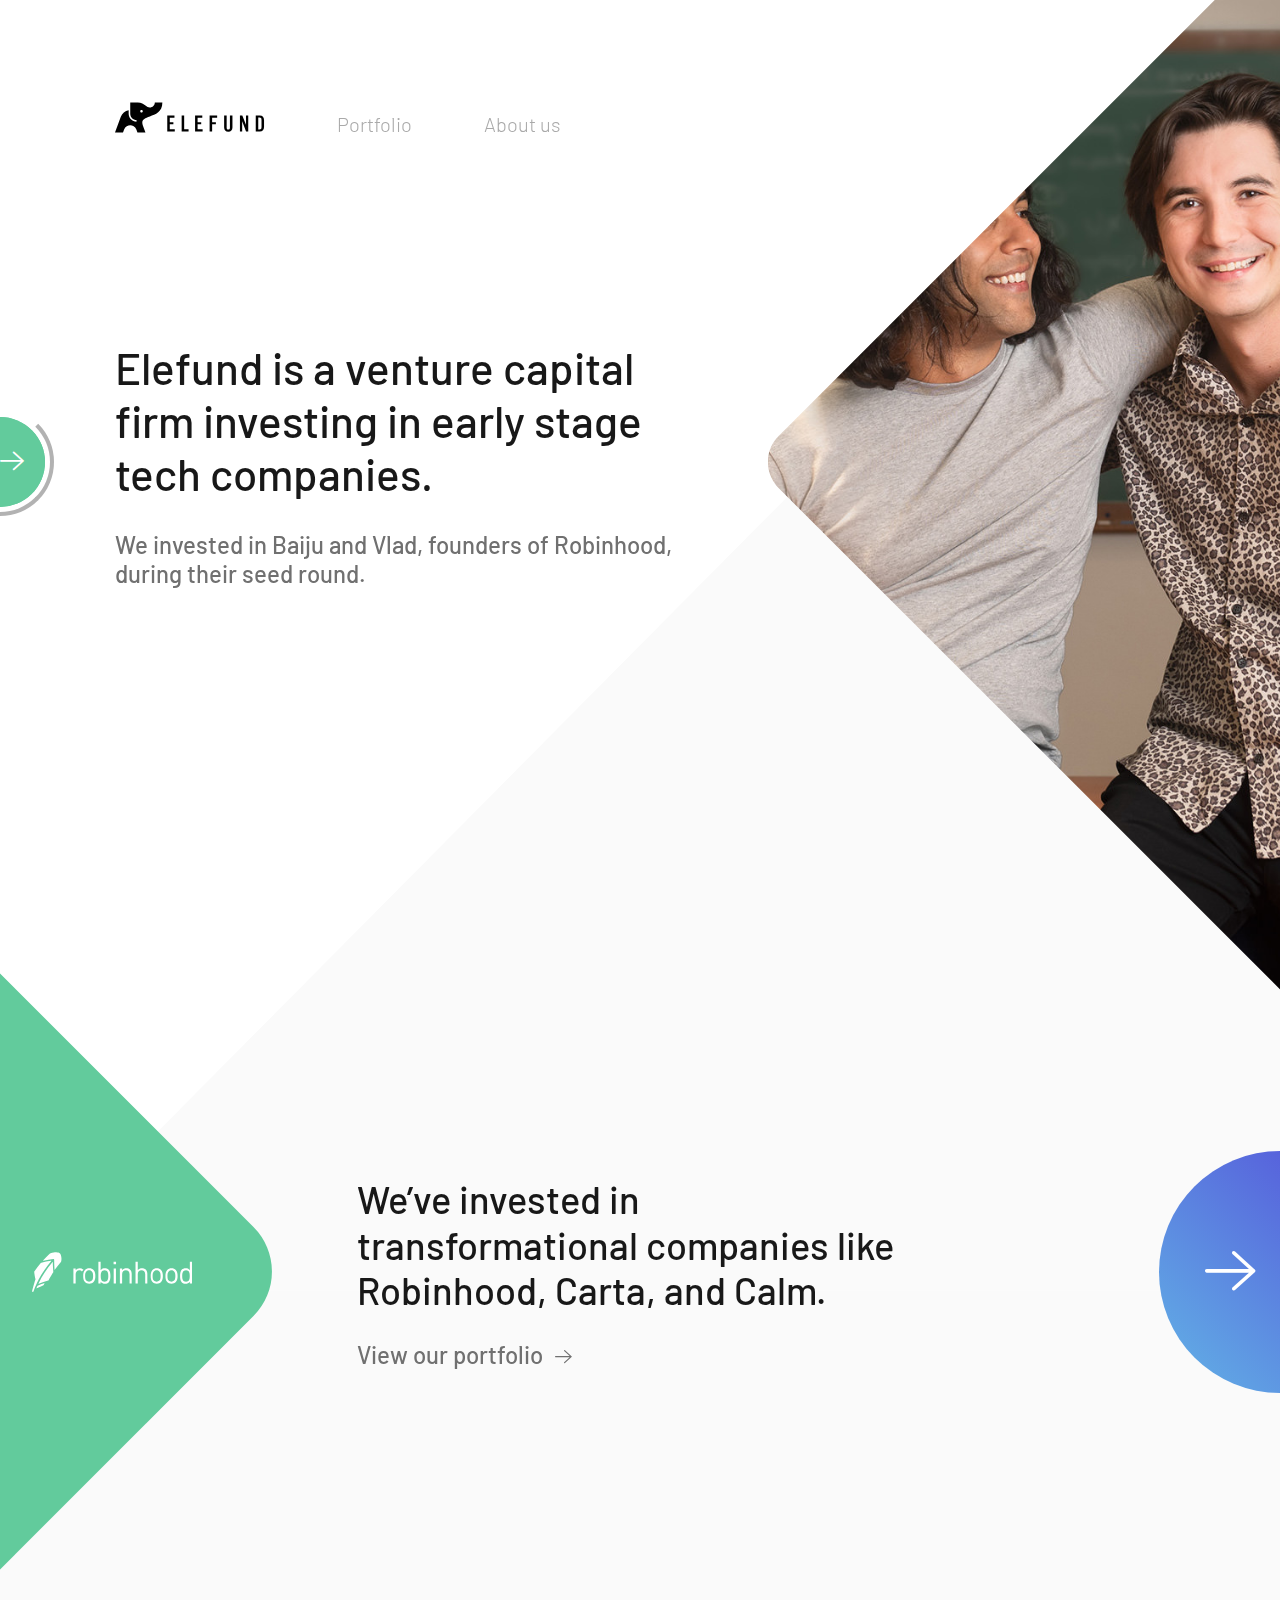
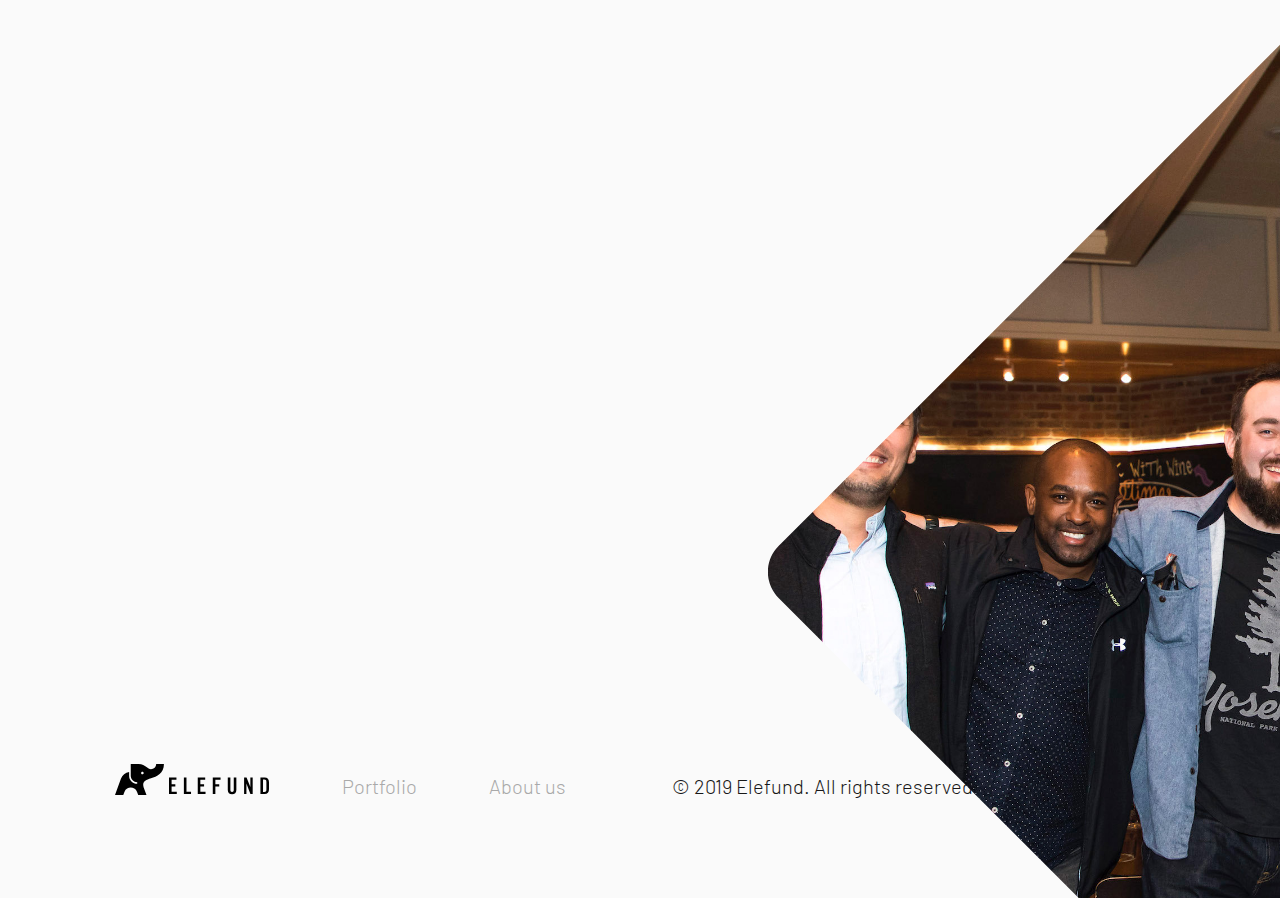
==== commit f528c773: "Pull latest changes" ====
--- a/index.html
+++ b/index.html
@@ -118,7 +118,7 @@
       <section class="content-section page-home-last animated-section">
         <div class="container">
           <div class="content-shrink">
-            <h2 class="animate-element">We’re a team of world-class operators and investors.</h2>
+            <h2 class="animate-element">We’re a team of world class operators and investors.</h2>
             <p class="animate-element-delay"><a class="btn" href="/about">Learn about us<i class="icomoon icomoon-pad-left icon-arrow-right"></i><img class="btn-bg" src="[data-uri]" width="328" height="68" alt=""></a></p>
           </div>
         </div>
--- a/stylesheets/styles.css
+++ b/stylesheets/styles.css
@@ -1 +1 @@
-/*! normalize.css v8.0.1 | MIT License | github.com/necolas/normalize.css */html{line-height:1.15;-webkit-text-size-adjust:100%}body{margin:0}main{display:block}h1{font-size:2em;margin:.67em 0}hr{box-sizing:content-box;height:0;overflow:visible}pre{font-family:monospace,monospace;font-size:1em}a{background-color:transparent}abbr[title]{border-bottom:none;text-decoration:underline;-webkit-text-decoration:underline dotted;text-decoration:underline dotted}b,strong{font-weight:bolder}code,kbd,samp{font-family:monospace,monospace;font-size:1em}small{font-size:80%}sub,sup{font-size:75%;line-height:0;position:relative;vertical-align:baseline}sub{bottom:-.25em}sup{top:-.5em}img{border-style:none}button,input,optgroup,select,textarea{font-family:inherit;font-size:100%;line-height:1.15;margin:0}button,input{overflow:visible}button,select{text-transform:none}[type=button],[type=reset],[type=submit],button{-webkit-appearance:button}[type=button]::-moz-focus-inner,[type=reset]::-moz-focus-inner,[type=submit]::-moz-focus-inner,button::-moz-focus-inner{border-style:none;padding:0}[type=button]:-moz-focusring,[type=reset]:-moz-focusring,[type=submit]:-moz-focusring,button:-moz-focusring{outline:1px dotted ButtonText}fieldset{padding:.35em .75em .625em}legend{box-sizing:border-box;color:inherit;display:table;max-width:100%;padding:0;white-space:normal}progress{vertical-align:baseline}textarea{overflow:auto}[type=checkbox],[type=radio]{box-sizing:border-box;padding:0}[type=number]::-webkit-inner-spin-button,[type=number]::-webkit-outer-spin-button{height:auto}[type=search]{-webkit-appearance:textfield;outline-offset:-2px}[type=search]::-webkit-search-decoration{-webkit-appearance:none}::-webkit-file-upload-button{-webkit-appearance:button;font:inherit}details{display:block}summary{display:list-item}[hidden],template{display:none}@font-face{font-family:icomoon;src:url(/fonts/icomoon.woff2) format("woff2"),url(/fonts/icomoon.woff) format("woff");font-weight:400;font-style:normal}.icomoon{font-size:70%}.icomoon:before{font-family:icomoon!important;speak:none;font-style:normal;font-weight:400;font-variant:normal;text-transform:none;line-height:1;-webkit-font-smoothing:antialiased;-moz-osx-font-smoothing:grayscale}.icon-twitter:before{content:"\e900"}.icon-arrow-right:before{content:"\e901"}.icon-close:before{content:"\e902"}.icon-linkedin:before{content:"\e903"}.icon-mail:before{content:"\e904"}.slick-slider{box-sizing:border-box;-webkit-touch-callout:none;-webkit-user-select:none;-moz-user-select:none;-ms-user-select:none;user-select:none;-ms-touch-action:pan-y;touch-action:pan-y;-webkit-tap-highlight-color:transparent}.slick-list,.slick-slider{position:relative;display:block}.slick-list{margin:0;padding:0;height:100%}.slick-list:focus{outline:none}.slick-list.dragging{cursor:pointer;cursor:hand}.slick-slider .slick-list,.slick-slider .slick-track{transform:translateZ(0)}.slick-track{position:relative;left:0;top:0;display:block;margin-left:auto;margin-right:auto;height:100%}.slick-track:after,.slick-track:before{content:"";display:table}.slick-track:after{clear:both}.slick-loading .slick-track{visibility:hidden}.slick-slide{float:left;height:100%;min-height:1px;display:none;outline:none}.slick-slide .content-section{display:-ms-flexbox!important;display:flex!important}.slick-slide.slick-loading img{display:none}.slick-slide.dragging img{pointer-events:none}.slick-initialized .slick-slide{display:-ms-flexbox;display:flex}.slick-loading .slick-slide{visibility:hidden}.slick-vertical .slick-slide{display:block;height:auto;border:1px solid transparent}.slick-arrow.slick-hidden{display:none}*,:after,:before{box-sizing:border-box}body{font:500 20px/1.2 Barlow,sans-serif;color:#181818;position:relative}@media (min-width:1200px){body{font-size:24px}}a{text-decoration:none;color:inherit}img{vertical-align:top}button{cursor:pointer;outline:none}.container{width:100%;max-width:1080px;padding:0 15px;margin-left:auto;margin-right:auto}.body-bg{position:absolute;top:0;left:0;z-index:-1;width:100%;height:100%;display:-ms-flexbox;display:flex;-ms-flex-direction:column;flex-direction:column}.body-bg-cut{width:100%;margin-top:30%}@media (min-width:768px){.body-bg-cut{margin-top:0}}.body-bg-filler{-ms-flex-positive:1;flex-grow:1;background:#fafafa}.h1,h1{font-size:20px;font-weight:500;margin-top:.7em;margin-bottom:.7em}@media (min-width:768px){.h1,h1{font-size:34px}}@media (min-width:1200px){.h1,h1{font-size:44px}}.h2,h2{font-size:20px;font-weight:500;margin-top:.7em;margin-bottom:.7em}@media (min-width:768px){.h2,h2{font-size:30px}}@media (min-width:1200px){.h2,h2{font-size:38px}}.ol li+li,.ul li+li{margin-top:20px}.lead{font-size:16px;color:#707070}.lead a:hover{text-decoration:underline}@media (min-width:768px){.lead{font-size:20px}}@media (min-width:1200px){.lead{font-size:24px}}.icomoon-pad-left{padding-left:12px}.icomoon-pad-right{padding-right:12px}.d-none{display:none!important}@media (min-width:768px){.d-sm-none{display:none!important}}@media (min-width:768px){.d-sm-block{display:block!important}}.site-header{position:relative;z-index:6}.site-footer{font-size:12px;font-weight:300}@media (max-width:767px){.site-footer{padding:0 0 0 40px}}.site-footer .site-nav{display:-ms-flexbox;display:flex;-ms-flex-align:end;align-items:flex-end}@media (max-width:767px){.site-footer .site-nav{-ms-flex-wrap:wrap;flex-wrap:wrap;font-size:12px}}@media (max-width:1199px){.site-footer .site-nav{-ms-flex-wrap:wrap;flex-wrap:wrap;font-size:14px;margin-bottom:40px}}.site-footer .copyright{margin-top:15px}@media (max-width:991px){.site-footer .copyright{width:100%}}@media (min-width:992px){.site-footer .copyright{margin-top:0;margin-left:72px}}@media (min-width:1200px){.site-footer .copyright{margin-top:0;margin-left:106px}}@media (max-width:991px){.site-footer .logo{width:75px;height:16px}}.site-nav{font-weight:300;font-size:20px;line-height:1;margin:20px 0}@media (min-width:768px){.site-nav{margin:102px 0 102px 115px}}.site-nav-list{list-style:none;margin:0;padding:0;display:-ms-flexbox;display:flex;-ms-flex-align:center;align-items:center}@media (min-width:768px){.site-nav-list{-ms-flex-align:end;align-items:flex-end}}.site-nav-item+.site-nav-item{margin-left:10px}@media (min-width:768px){.site-nav-item+.site-nav-item{margin-left:72px}}@media (min-width:768px){.site-nav-item.logo{margin-left:0}}.site-nav-item.active .site-nav-link{color:#181818;text-decoration:none}.site-nav-link{color:#a9a9a9;text-decoration:none}.site-nav-link:hover{text-decoration:underline}.toggle-mobile-menu{padding:10px 16px 10px 0;background:transparent;border:0}.toggle-mobile-menu .line{background:#000;width:16px;height:2px;margin:4px 0}.is-mobile-menu-active{overflow:hidden}.is-mobile-menu-active .site-menu-mobile{display:-ms-flexbox;display:flex;transform:translateX(0)}.is-mobile-menu-active .site-menu-mobile-backdrop{display:block}.site-menu-mobile{display:none;position:fixed;top:0;left:0;width:80%;height:100%;background:#1b1b1b;font-size:15px;text-align:center;display:-ms-flexbox;display:flex;-ms-flex-direction:column;flex-direction:column;color:#fff;z-index:7;padding:36px 0 60px;transform:translateX(-100%);transition:transform .1s linear}.site-menu-mobile-list{list-style:none;padding:0;margin:0;-ms-flex-positive:1;flex-grow:1}.site-menu-mobile-logo{margin-bottom:22px}.site-menu-mobile-link{color:#fff;display:block;padding:15px 30px}.site-menu-mobile-link.is-active{background:#141414}.site-menu-mobile-copyright{font-size:11px}.site-menu-mobile-backdrop{z-index:5;position:fixed;top:0;left:0;width:100%;height:100%;display:none}@keyframes a{0%{width:0}80%{width:0}to{width:120vh}}.content-section{min-height:60vh;position:relative;display:-ms-flexbox;display:flex;-ms-flex-direction:column;flex-direction:column;-ms-flex-pack:center;justify-content:center;padding:0 25px}@media (min-width:768px){.content-section{min-height:80vh;padding:100px}}@media (min-width:992px){.content-section{min-height:100vh;margin-bottom:-10vh}}.content-section.next{min-height:0}@media (max-width:767px){.content-section.next{padding-top:60px}}@media (max-width:767px){.content-section.hero{min-height:calc(100vh - 76px);padding-top:240px;padding-bottom:0}.content-section.hero .container{position:relative;z-index:2}}@media (min-width:768px){.content-section.hero{margin-top:-224px}}@media (min-width:992px){.content-section.hero-about{min-height:100vh}}@media (min-width:1200px){.content-section.hero-about .img-clip img{margin-top:9vh;height:94%}}.content-section.page-home-last{min-height:80vh}@media (max-width:767px){.content-section.page-home-last{-ms-flex-pack:start;justify-content:flex-start;margin-bottom:15vh}.content-section.page-home-last .content-image{top:15%;height:100%}}.content-section.page-home-last .container{z-index:2}.content-section.page-about-last{min-height:80vh}@media (max-width:767px){.content-section.page-about-last{min-height:120vh;-ms-flex-pack:start;justify-content:flex-start;margin-top:60px;margin-bottom:100px}}.content-shrink{max-width:70%}@media (min-width:768px){.content-shrink{max-width:60%}}@media (min-width:992px){.content-shrink{max-width:38%}}.content-shrink-wide{max-width:54%}@media (max-width:767px){.content-shrink-wide{max-width:60%;padding-left:10%}}@media (max-width:991px){.content-shrink-wide{max-width:70%;padding-left:15%}}.content-shrink-wide.no-mobile-padding{padding-left:0}.content-image{position:absolute;top:-50vh;left:20%;width:90%;height:140vh;z-index:1}@media (min-width:768px){.content-image{top:-25vh;left:60%;width:60%;height:120vh}}@media (min-width:992px){.content-image{top:-10vh}}.content-image img{display:block;position:absolute;top:0;left:0;width:100%;height:100%;object-fit:cover;object-position:center top}@media (max-width:767px){.content-image img{height:580px;margin-top:39vh}}.content-image.top{top:0}.content-image.left{left:auto;right:60%}.content-image-filler{z-index:2}.content-image-filler .img-clip{position:relative;height:100%}.content-image-filler .filler{display:none;visibility:hidden;width:0;background:transparent;border-radius:50%;transform:translateY(-50%);position:absolute;top:50%;left:0;transition:width .5s ease-in;z-index:2}.content-image-filler .filler:before{content:"";display:block;padding-bottom:100%}.content-image-filler .filler.animate{background:#62cb9c;visibility:visible;animation:a 5s ease-in forwards 1}@media (min-width:768px){.content-image-filler .filler{display:block}}.content-centered{margin-left:auto;margin-right:auto}.btn{color:#fff;width:328px;padding:20px 50px;display:inline-block;vertical-align:top;position:relative}@media (max-width:767px){.btn{font-size:16px;width:216px;padding:13px 26px}}.btn:hover .btn-bg{filter:drop-shadow(0 16px 32px rgba(0,0,0,.4))}.btn-bg{position:absolute;top:0;left:0;width:100%;height:100%;object-fit:contain;z-index:-1;transition:filter .2s ease-in}.btn-round-blue{position:absolute;top:50%;right:0;padding:0 0 0 10px;width:48px;height:96px;background-image:linear-gradient(225deg,#5763dc,#62b4e6);display:-ms-flexbox;display:flex;-ms-flex-direction:column;flex-direction:column;-ms-flex-align:center;align-items:center;-ms-flex-pack:center;justify-content:center;color:#fff;font-size:30px;line-height:1;border:0;border-radius:48px 0 0 48px;cursor:pointer;transform:translateY(-50%);transition:box-shadow .2s ease-in-out}.btn-round-blue:hover{box-shadow:0 16px 32px 0 rgba(0,0,0,.4)}@media (min-width:992px){.btn-round-blue{width:121px;height:242px;border-radius:121px 0 0 121px;font-size:72px;padding:0 0 0 20px}}.btn-contact{width:36px;height:36px;font-size:20px;line-height:36px;border-radius:7px;text-align:center;display:block;color:#fff;transition:box-shadow .2s ease-in-out}.btn-contact:hover{box-shadow:0 16px 32px 0 rgba(0,0,0,.4)}.btn-contact .icomoon{vertical-align:top}@media (min-width:768px){.btn-contact{width:60px;height:60px;line-height:60px;font-size:40px}}.btn-linkedin{background:#0077b5}.btn-twitter{background:#00acee}.btn-mail{background:#ff5d4b}.overflow{overflow:hidden}.separator-xs{height:5px}.separator-sm{height:10px}.separator{height:20px}.separator-md{height:30px}.separator-lg{height:40px}.is-modal-active{overflow:hidden}.is-modal-active .modal{display:block}.modal{display:none;position:fixed;z-index:10}.modal,.modal-backdrop{top:0;left:0;width:100%;height:100%}.modal-backdrop{position:absolute;z-index:11;background:rgba(0,0,0,.75)}.modal-container{position:absolute;z-index:12;top:50%;left:50%;width:805px;max-width:calc(100% - 40px);max-height:calc(100% - 40px);padding:20px;background:#fff;border-radius:24px;transform:translate(-50%,-50%);display:-ms-flexbox;display:flex}@media (max-width:767px){.modal-container{font-size:16px}}@media (min-width:768px){.modal-container{padding:70px 77px}}.modal-close{position:absolute;top:15px;right:15px;background:transparent;border:0;box-shadow:none;cursor:pointer;font-size:18px;padding:10px}@media (min-width:768px){.modal-close{top:37px;right:37px;font-size:24px}}.modal-body{max-height:100%;overflow:auto}.company-head,.company-logo{display:-ms-flexbox;display:flex;-ms-flex-align:center;align-items:center}.company-logo{width:100px;height:100px;-ms-flex-pack:center;justify-content:center;border-radius:24px}.company-logo .img{max-width:70%;max-height:70%}@media (min-width:768px){.company-logo{width:208px;height:208px}}.company-info{padding-left:30px}@media (min-width:768px){.company-info{padding-left:84px}}.company-info .lead{margin-top:14px;margin-bottom:0}.company-name{margin:0}.company-body{color:#707070;margin-top:34px;margin-bottom:46px}@media (min-width:768px){.company-body{margin-top:68px;margin-bottom:95px}}.company-footer{text-align:right}.company-footer a:hover{text-decoration:underline}.company-footer a+a{margin-left:30px}.img-clip{height:100%;-webkit-mask-image:url([data-uri]);mask-image:url([data-uri]);-webkit-mask-repeat:no-repeat;mask-repeat:no-repeat;-webkit-mask-size:auto 100%;mask-size:auto 100%}.logo-clip{z-index:1;position:absolute;top:50%;left:-5%;transform:translate(-50%,-50%);width:40vw;font-size:100px;color:#fff;display:-ms-flexbox;display:flex;-ms-flex-align:center;align-items:center;-ms-flex-pack:end;justify-content:flex-end}.logo-clip:before{content:"";display:block;width:100%;padding-bottom:100%;border-radius:63px;position:absolute;top:50%;left:50%;transform:translate(-50%,-50%) rotate(-45deg)}@media (max-width:1199px){.logo-clip{font-size:62px}.logo-clip:before{width:100%;padding-bottom:100%;transform:translate(-50%,-50%) rotate(-45deg);border-radius:40px}.logo-clip .img{width:auto;height:40px}}@media (min-width:992px) and (max-width:1199px){.logo-clip:before{transform:translate(-56%,-50%) rotate(-45deg)}.logo-clip .img{min-width:120px;height:30px;object-fit:contain;object-position:center}}@media (max-width:767px){.logo-clip:before{border-radius:20px}.logo-clip .img{height:26px;left:5vw}}.logo-clip.brand-robinhood:before{background:#62cb9c}.logo-clip.brand-carta:before{background:#4895e5}.logo-clip.brand-calm:before{background-image:linear-gradient(180deg,#5863dd,#61b1e6)}.logo-clip.brand-twitter:before{background:#4c9eeb}.logo-clip .icomoon,.logo-clip .img{position:relative;z-index:2}@keyframes b{0%{transform:rotate(135deg)}to{transform:rotate(315deg)}}@keyframes c{0%{left:0;transform:translate(-50%,-50%)}80%{left:0;transform:translate(-50%,-50%)}to{left:60.6vw;transform:translateY(-50%)}}@media (min-width:992px){@keyframes c{0%{left:0;transform:translate(-50%,-50%)}80%{left:0;transform:translate(-50%,-50%)}to{left:60.45vw;transform:translateY(-50%)}}}.hero-section-arrow{width:48px;height:48px;background:#62cb9c;color:#fff;font-size:16px;border:0;transform:translateX(-50%);border-radius:0 50% 50% 0;padding-left:28px;display:-ms-flexbox;display:flex;-ms-flex-direction:column;flex-direction:column;-ms-flex-pack:center;justify-content:center;-ms-flex-align:start;align-items:flex-start;position:relative;z-index:4}@media (min-width:768px){.hero-section-arrow{width:90px;height:90px;font-size:34px;padding-left:45px}.hero-section-arrow.loader:before{content:"";display:block;width:108px;height:108px;border:4px solid #b2b2b2;border-color:transparent #b2b2b2 #b2b2b2 transparent;position:absolute;top:-9px;left:-9px;border-radius:50%;visibility:hidden}.hero-section-arrow.loader.animate:before{visibility:visible;animation:b 3.3s ease-in forwards}}.hero-section-arrow-block{position:absolute;height:40vh;top:0;left:0;display:-ms-flexbox;display:flex;-ms-flex-direction:column;flex-direction:column;-ms-flex-pack:center;justify-content:center}@media (min-width:768px){.hero-section-arrow-block{height:69vh}}@media (min-width:992px){.hero-section-arrow-block{height:100vh}}.hero-section-arrow-mover{display:none}@media (min-width:768px){.hero-section-arrow-mover{width:90px;height:90px;background:#62cb9c;display:block;z-index:3;border-radius:50%;position:absolute;top:50%;transform:translate(-50%,-50%);visibility:hidden}.hero-section-arrow-mover.animate{visibility:visible;animation:c 4.15s ease-in forwards}}.hero-section-slider{position:relative}@media (max-width:767px){.hero-section-slider{min-height:calc(90vh - 76px);padding-bottom:0}.hero-section-slider .content-section{padding-top:294px}}@media (min-width:768px){.hero-section-slider{margin-top:-224px}}.portfolio-grid{display:-ms-flexbox;display:flex;-ms-flex-wrap:wrap;flex-wrap:wrap;-ms-flex-align:stretch;align-items:stretch;margin:0 -10px;padding:0;list-style:none}@media (min-width:1200px){.portfolio-grid{margin:0 -40px}}.portfolio-item{padding:20px 10px 0;width:50%}@media (min-width:768px){.portfolio-item{width:25%}}@media (min-width:1200px){.portfolio-item{padding:64px 40px 0}}.portfolio-link{background:#fff;display:-ms-flexbox;display:flex;-ms-flex-direction:column;flex-direction:column;-ms-flex-pack:center;justify-content:center;-ms-flex-align:center;align-items:center;padding-bottom:100%;position:relative;border-radius:24px;transition:box-shadow .2s linear}.portfolio-link:hover{box-shadow:0 16px 32px rgba(0,0,0,.4)}.portfolio-image{max-width:90px;max-height:90px;position:absolute;top:50%;left:50%;transform:translate(-50%,-50%)}@media (min-width:992px){.portfolio-image{max-width:118px;max-height:118px}}.brand-calm{background-image:linear-gradient(0,#5863dd,#61b1e6)}.brand-robinhood{background:#62cb9c}.brand-carta{background:#4895e5}.brand-citybldr{background:#59b4e4}.brand-boost{background:#882366}.brand-pie-insurance{background:#ff961a}.brand-commonstock{background:#6ce5bf}.brand-nimbella{background:#4d7188}.brand-workramp{background:#336bc3}.brand-secfi{background:#4962dd}.brand-capture-technologies{background:#ffbe00}.brand-landed{background:#4aa270}.brand-beyond-games{background-image:linear-gradient(90deg,#dc4a63,#f7cf47)}.brand-pogoseat{background:#ac352a}.brand-astranis{background:#5cc4c0}.brand-fleet{background:#4cb2a2}.brand-radar{background:#7bf79f}.brand-hyperloop-one{background:#000}.brand-ubeam{background:#4ba6e1}.brand-fastly{background:#ff282d}.brand-loona{background:#0d031d}.brand-achroma{background:#1dc1dd}.brand-10by10,.brand-hotel-engine{background:#000}.brand-careport-health{background:#449bd8}.brand-handle{background:#367ef9}.team-list{list-style:none;margin:0;padding:0}.team-item+.team-item{margin-top:135px}@media (min-width:768px){.team-item{display:-ms-flexbox;display:flex;-ms-flex-align:start;align-items:flex-start}.team-item+.team-item{margin-top:256px}}.team-avatar{border-radius:24px;-ms-flex-negative:0;flex-shrink:0}@media (max-width:767px){.team-avatar{width:128px;height:128px;border-radius:10px}}@media (max-width:1199px){.team-avatar{width:160px;height:160px;border-radius:14px}}@media (min-width:768px){.team-info{padding-left:36px}}@media (min-width:1200px){.team-info{padding-left:86px}}.team-links{list-style:none;margin:0;padding:0;display:-ms-flexbox;display:flex}.team-links-item{margin-right:30px}@media (min-width:768px) and (max-width:1199px){.team-name{margin-top:0}}.latest-tweet ul{padding:0;list-style:none}.js-slider>.js-slider-item:not(:first-child),.latest-tweet .interact{display:none}.animate-element{transition:opacity .4s linear,transform .4s linear}.animate-element.offset{opacity:0;transform:translateY(30%)}.animate-element-delay{transition:opacity .4s linear,transform .4s linear;transition-delay:.05s}.animate-element-delay.offset{opacity:0;transform:translateY(30%)}.home-portfolio-section{padding-left:0;padding-right:0}+/*! normalize.css v8.0.1 | MIT License | github.com/necolas/normalize.css */html{line-height:1.15;-webkit-text-size-adjust:100%}body{margin:0}main{display:block}h1{font-size:2em;margin:.67em 0}hr{box-sizing:content-box;height:0;overflow:visible}pre{font-family:monospace,monospace;font-size:1em}a{background-color:transparent}abbr[title]{border-bottom:none;text-decoration:underline;-webkit-text-decoration:underline dotted;text-decoration:underline dotted}b,strong{font-weight:bolder}code,kbd,samp{font-family:monospace,monospace;font-size:1em}small{font-size:80%}sub,sup{font-size:75%;line-height:0;position:relative;vertical-align:baseline}sub{bottom:-.25em}sup{top:-.5em}img{border-style:none}button,input,optgroup,select,textarea{font-family:inherit;font-size:100%;line-height:1.15;margin:0}button,input{overflow:visible}button,select{text-transform:none}[type=button],[type=reset],[type=submit],button{-webkit-appearance:button}[type=button]::-moz-focus-inner,[type=reset]::-moz-focus-inner,[type=submit]::-moz-focus-inner,button::-moz-focus-inner{border-style:none;padding:0}[type=button]:-moz-focusring,[type=reset]:-moz-focusring,[type=submit]:-moz-focusring,button:-moz-focusring{outline:1px dotted ButtonText}fieldset{padding:.35em .75em .625em}legend{box-sizing:border-box;color:inherit;display:table;max-width:100%;padding:0;white-space:normal}progress{vertical-align:baseline}textarea{overflow:auto}[type=checkbox],[type=radio]{box-sizing:border-box;padding:0}[type=number]::-webkit-inner-spin-button,[type=number]::-webkit-outer-spin-button{height:auto}[type=search]{-webkit-appearance:textfield;outline-offset:-2px}[type=search]::-webkit-search-decoration{-webkit-appearance:none}::-webkit-file-upload-button{-webkit-appearance:button;font:inherit}details{display:block}summary{display:list-item}[hidden],template{display:none}@font-face{font-family:icomoon;src:url(/fonts/icomoon.woff2) format("woff2"),url(/fonts/icomoon.woff) format("woff");font-weight:400;font-style:normal}.icomoon{font-size:70%}.icomoon:before{font-family:icomoon!important;speak:none;font-style:normal;font-weight:400;font-variant:normal;text-transform:none;line-height:1;-webkit-font-smoothing:antialiased;-moz-osx-font-smoothing:grayscale}.icon-twitter:before{content:"\e900"}.icon-arrow-right:before{content:"\e901"}.icon-close:before{content:"\e902"}.icon-linkedin:before{content:"\e903"}.icon-mail:before{content:"\e904"}.slick-slider{box-sizing:border-box;-webkit-touch-callout:none;-webkit-user-select:none;-moz-user-select:none;-ms-user-select:none;user-select:none;-ms-touch-action:pan-y;touch-action:pan-y;-webkit-tap-highlight-color:transparent}.slick-list,.slick-slider{position:relative;display:block}.slick-list{margin:0;padding:0;height:100%}.slick-list:focus{outline:none}.slick-list.dragging{cursor:pointer;cursor:hand}.slick-slider .slick-list,.slick-slider .slick-track{transform:translateZ(0)}.slick-track{position:relative;left:0;top:0;display:block;margin-left:auto;margin-right:auto;height:100%}.slick-track:after,.slick-track:before{content:"";display:table}.slick-track:after{clear:both}.slick-loading .slick-track{visibility:hidden}.slick-slide{float:left;height:100%;min-height:1px;display:none;outline:none}.slick-slide .content-section{display:-ms-flexbox!important;display:flex!important}.slick-slide.slick-loading img{display:none}.slick-slide.dragging img{pointer-events:none}.slick-initialized .slick-slide{display:-ms-flexbox;display:flex}.slick-loading .slick-slide{visibility:hidden}.slick-vertical .slick-slide{display:block;height:auto;border:1px solid transparent}.slick-arrow.slick-hidden{display:none}*,:after,:before{box-sizing:border-box}body{font:500 20px/1.2 Barlow,sans-serif;color:#181818;position:relative}@media (min-width:1200px){body{font-size:24px}}a{text-decoration:none;color:inherit}img{vertical-align:top}button{cursor:pointer;outline:none}.container{width:100%;max-width:1080px;padding:0 15px;margin-left:auto;margin-right:auto}.body-bg{position:absolute;top:0;left:0;z-index:-1;width:100%;height:100%;display:-ms-flexbox;display:flex;-ms-flex-direction:column;flex-direction:column}.body-bg-cut{width:100%;margin-top:30%}@media (min-width:768px){.body-bg-cut{margin-top:0}}.body-bg-filler{-ms-flex-positive:1;flex-grow:1;background:#fafafa}.h1,h1{font-size:20px;font-weight:500;margin-top:.7em;margin-bottom:.7em}@media (min-width:768px){.h1,h1{font-size:34px}}@media (min-width:1200px){.h1,h1{font-size:44px}}.h2,h2{font-size:20px;font-weight:500;margin-top:.7em;margin-bottom:.7em}@media (min-width:768px){.h2,h2{font-size:30px}}@media (min-width:1200px){.h2,h2{font-size:38px}}.ol li+li,.ul li+li{margin-top:20px}.lead{font-size:16px;color:#707070}.lead a:hover{text-decoration:underline}@media (min-width:768px){.lead{font-size:20px}}@media (min-width:1200px){.lead{font-size:24px}}.icomoon-pad-left{padding-left:12px}.icomoon-pad-right{padding-right:12px}.d-none{display:none!important}@media (min-width:768px){.d-sm-none{display:none!important}}@media (min-width:768px){.d-sm-block{display:block!important}}.site-header{position:relative;z-index:6}.site-footer{font-size:12px;font-weight:300}@media (max-width:767px){.site-footer{padding:0 0 0 40px}}.site-footer .site-nav{display:-ms-flexbox;display:flex;-ms-flex-align:end;align-items:flex-end}@media (max-width:767px){.site-footer .site-nav{-ms-flex-wrap:wrap;flex-wrap:wrap;font-size:12px}}@media (max-width:1199px){.site-footer .site-nav{-ms-flex-wrap:wrap;flex-wrap:wrap;font-size:14px;margin-bottom:40px}}.site-footer .copyright{margin-top:15px}@media (max-width:991px){.site-footer .copyright{width:100%}}@media (min-width:992px){.site-footer .copyright{margin-top:0;margin-left:72px}}@media (min-width:1200px){.site-footer .copyright{margin-top:0;margin-left:106px}}@media (max-width:991px){.site-footer .logo{width:75px;height:16px}}.site-nav{font-weight:300;font-size:20px;line-height:1;margin:20px 0}@media (min-width:768px){.site-nav{margin:102px 0 102px 115px}}.site-nav-list{list-style:none;margin:0;padding:0;display:-ms-flexbox;display:flex;-ms-flex-align:center;align-items:center}@media (min-width:768px){.site-nav-list{-ms-flex-align:end;align-items:flex-end}}.site-nav-item+.site-nav-item{margin-left:10px}@media (min-width:768px){.site-nav-item+.site-nav-item{margin-left:72px}}@media (min-width:768px){.site-nav-item.logo{margin-left:0}}.site-nav-item.active .site-nav-link{color:#181818;text-decoration:none}.site-nav-link{color:#a9a9a9;text-decoration:none}.site-nav-link:hover{text-decoration:underline}.toggle-mobile-menu{padding:10px 16px 10px 0;background:transparent;border:0}.toggle-mobile-menu .line{background:#000;width:16px;height:2px;margin:4px 0}.is-mobile-menu-active{overflow:hidden}.is-mobile-menu-active .site-menu-mobile{display:-ms-flexbox;display:flex;transform:translateX(0)}.is-mobile-menu-active .site-menu-mobile-backdrop{display:block}.site-menu-mobile{display:none;position:fixed;top:0;left:0;width:80%;height:100%;background:#1b1b1b;font-size:15px;text-align:center;display:-ms-flexbox;display:flex;-ms-flex-direction:column;flex-direction:column;color:#fff;z-index:7;padding:36px 0 60px;transform:translateX(-100%);transition:transform .1s linear}.site-menu-mobile-list{list-style:none;padding:0;margin:0;-ms-flex-positive:1;flex-grow:1}.site-menu-mobile-logo{margin-bottom:22px}.site-menu-mobile-link{color:#fff;display:block;padding:15px 30px}.site-menu-mobile-link.is-active{background:#141414}.site-menu-mobile-copyright{font-size:11px}.site-menu-mobile-backdrop{z-index:5;position:fixed;top:0;left:0;width:100%;height:100%;display:none}@keyframes a{0%{width:0}80%{width:0}to{width:120vh}}.content-section{min-height:60vh;position:relative;display:-ms-flexbox;display:flex;-ms-flex-direction:column;flex-direction:column;-ms-flex-pack:center;justify-content:center;padding:0 25px}@media (min-width:768px){.content-section{min-height:80vh;padding:100px}}@media (min-width:992px){.content-section{min-height:100vh;margin-bottom:-10vh}}.content-section.next{min-height:0}@media (max-width:767px){.content-section.next{padding-top:60px}}@media (max-width:767px){.content-section.hero{min-height:calc(100vh - 76px);padding-top:240px;padding-bottom:0}.content-section.hero .container{position:relative;z-index:2}}@media (min-width:768px){.content-section.hero{margin-top:-224px}}@media (min-width:992px){.content-section.hero-about{min-height:100vh}}@media (min-width:1200px){.content-section.hero-about .img-clip img{margin-top:9vh;height:94%}}.content-section.page-home-last{min-height:80vh}@media (max-width:767px){.content-section.page-home-last{-ms-flex-pack:start;justify-content:flex-start;margin-bottom:15vh}.content-section.page-home-last .content-image{height:100%;left:40%}.content-section.page-home-last .content-image img{margin-top:0}}@media (min-width:1200px){.content-section.page-home-last .content-image img{object-position:25% top}}.content-section.page-home-last .container{z-index:2}.content-section.page-about-last{min-height:80vh}@media (max-width:767px){.content-section.page-about-last{min-height:120vh;-ms-flex-pack:start;justify-content:flex-start;margin-top:60px;margin-bottom:100px}}.content-shrink{max-width:70%}@media (min-width:768px){.content-shrink{max-width:60%}}@media (min-width:992px){.content-shrink{max-width:38%}}.content-shrink-wide{max-width:54%}@media (max-width:767px){.content-shrink-wide{max-width:60%;padding-left:10%}}@media (max-width:991px){.content-shrink-wide{max-width:70%;padding-left:15%}}.content-shrink-wide.no-mobile-padding{padding-left:0}.content-image{position:absolute;top:-50vh;left:20%;width:90%;height:140vh;z-index:1}@media (min-width:768px){.content-image{top:-25vh;left:60%;width:60%;height:120vh}}@media (min-width:992px){.content-image{top:-10vh}}.content-image img{display:block;position:absolute;top:0;left:0;width:100%;height:100%;object-fit:cover;object-position:center top}@media (max-width:767px){.content-image img{height:580px;margin-top:39vh}}.content-image.top{top:0}.content-image.left{left:auto;right:60%}.content-image-filler{z-index:2}.content-image-filler .img-clip{position:relative;height:100%}.content-image-filler .filler{display:none;visibility:hidden;width:0;background:transparent;border-radius:50%;transform:translateY(-50%);position:absolute;top:50%;left:0;transition:width .5s ease-in;z-index:2}.content-image-filler .filler:before{content:"";display:block;padding-bottom:100%}.content-image-filler .filler.animate{background:#62cb9c;visibility:visible;animation:a 5s ease-in forwards 1}@media (min-width:768px){.content-image-filler .filler{display:block}}.content-centered{margin-left:auto;margin-right:auto}.btn{color:#fff;width:328px;padding:20px 50px;display:inline-block;vertical-align:top;position:relative}@media (max-width:767px){.btn{font-size:16px;width:216px;padding:13px 26px}}.btn:hover .btn-bg{filter:drop-shadow(0 16px 32px rgba(0,0,0,.4))}.btn-bg{position:absolute;top:0;left:0;width:100%;height:100%;object-fit:contain;z-index:-1;transition:filter .2s ease-in}.btn-round-blue{position:absolute;top:50%;right:0;padding:0 0 0 10px;width:48px;height:96px;background-image:linear-gradient(225deg,#5763dc,#62b4e6);display:-ms-flexbox;display:flex;-ms-flex-direction:column;flex-direction:column;-ms-flex-align:center;align-items:center;-ms-flex-pack:center;justify-content:center;color:#fff;font-size:30px;line-height:1;border:0;border-radius:48px 0 0 48px;cursor:pointer;transform:translateY(-50%);transition:box-shadow .2s ease-in-out}.btn-round-blue:hover{box-shadow:0 16px 32px 0 rgba(0,0,0,.4)}@media (min-width:992px){.btn-round-blue{width:121px;height:242px;border-radius:121px 0 0 121px;font-size:72px;padding:0 0 0 20px}}.btn-contact{width:36px;height:36px;font-size:20px;line-height:36px;border-radius:7px;text-align:center;display:block;color:#fff;transition:box-shadow .2s ease-in-out}.btn-contact:hover{box-shadow:0 16px 32px 0 rgba(0,0,0,.4)}.btn-contact .icomoon{vertical-align:top}@media (min-width:768px){.btn-contact{width:60px;height:60px;line-height:60px;font-size:40px}}.btn-linkedin{background:#0077b5}.btn-twitter{background:#00acee}.btn-mail{background:#ff5d4b}.overflow{overflow:hidden}.separator-xs{height:5px}.separator-sm{height:10px}.separator{height:20px}.separator-md{height:30px}.separator-lg{height:40px}.is-modal-active{overflow:hidden}.is-modal-active .modal{display:block}.modal{display:none;position:fixed;z-index:10}.modal,.modal-backdrop{top:0;left:0;width:100%;height:100%}.modal-backdrop{position:absolute;z-index:11;background:rgba(0,0,0,.75)}.modal-container{position:absolute;z-index:12;top:50%;left:50%;width:805px;max-width:calc(100% - 40px);max-height:calc(100% - 40px);padding:20px;background:#fff;border-radius:24px;transform:translate(-50%,-50%);display:-ms-flexbox;display:flex}@media (max-width:767px){.modal-container{font-size:16px}}@media (min-width:768px){.modal-container{padding:70px 77px}}.modal-close{position:absolute;top:15px;right:15px;background:transparent;border:0;box-shadow:none;cursor:pointer;font-size:18px;padding:10px}@media (min-width:768px){.modal-close{top:37px;right:37px;font-size:24px}}.modal-body{max-height:100%;overflow:auto}.company-head,.company-logo{display:-ms-flexbox;display:flex;-ms-flex-align:center;align-items:center}.company-logo{width:100px;height:100px;-ms-flex-pack:center;justify-content:center;border-radius:24px}.company-logo .img{max-width:70%;max-height:70%}@media (min-width:768px){.company-logo{width:208px;height:208px}}.company-info{padding-left:30px}@media (min-width:768px){.company-info{padding-left:84px}}.company-info .lead{margin-top:14px;margin-bottom:0}.company-name{margin:0}.company-body{color:#707070;margin-top:34px;margin-bottom:46px}@media (min-width:768px){.company-body{margin-top:68px;margin-bottom:95px}}.company-footer{text-align:right}.company-footer a:hover{text-decoration:underline}.company-footer a+a{margin-left:30px}.img-clip{height:100%;-webkit-mask-image:url([data-uri]);mask-image:url([data-uri]);-webkit-mask-repeat:no-repeat;mask-repeat:no-repeat;-webkit-mask-size:auto 100%;mask-size:auto 100%}.logo-clip{z-index:1;position:absolute;top:50%;left:-5%;transform:translate(-50%,-50%);width:40vw;font-size:100px;color:#fff;display:-ms-flexbox;display:flex;-ms-flex-align:center;align-items:center;-ms-flex-pack:end;justify-content:flex-end}.logo-clip:before{content:"";display:block;width:100%;padding-bottom:100%;border-radius:63px;position:absolute;top:50%;left:50%;transform:translate(-50%,-50%) rotate(-45deg)}@media (max-width:1199px){.logo-clip{font-size:62px}.logo-clip:before{width:100%;padding-bottom:100%;transform:translate(-50%,-50%) rotate(-45deg);border-radius:40px}.logo-clip .img{width:auto;height:40px}}@media (min-width:992px) and (max-width:1199px){.logo-clip:before{transform:translate(-56%,-50%) rotate(-45deg)}.logo-clip .img{min-width:120px;height:30px;object-fit:contain;object-position:center}}@media (max-width:767px){.logo-clip:before{border-radius:20px}.logo-clip .img{height:26px;left:5vw}}.logo-clip.brand-robinhood:before{background:#62cb9c}.logo-clip.brand-carta:before{background:#4895e5}.logo-clip.brand-calm:before{background-image:linear-gradient(180deg,#5863dd,#61b1e6)}.logo-clip.brand-twitter:before{background:#4c9eeb}.logo-clip .icomoon,.logo-clip .img{position:relative;z-index:2}@keyframes b{0%{transform:rotate(135deg)}to{transform:rotate(315deg)}}@keyframes c{0%{left:0;transform:translate(-50%,-50%)}80%{left:0;transform:translate(-50%,-50%)}to{left:60.6vw;transform:translateY(-50%)}}@media (min-width:992px){@keyframes c{0%{left:0;transform:translate(-50%,-50%)}80%{left:0;transform:translate(-50%,-50%)}to{left:60.45vw;transform:translateY(-50%)}}}.hero-section-arrow{width:48px;height:48px;background:#62cb9c;color:#fff;font-size:16px;border:0;transform:translateX(-50%);border-radius:0 50% 50% 0;padding-left:28px;display:-ms-flexbox;display:flex;-ms-flex-direction:column;flex-direction:column;-ms-flex-pack:center;justify-content:center;-ms-flex-align:start;align-items:flex-start;position:relative;z-index:4}@media (min-width:768px){.hero-section-arrow{width:90px;height:90px;font-size:34px;padding-left:45px}.hero-section-arrow.loader:before{content:"";display:block;width:108px;height:108px;border:4px solid #b2b2b2;border-color:transparent #b2b2b2 #b2b2b2 transparent;position:absolute;top:-9px;left:-9px;border-radius:50%;visibility:hidden}.hero-section-arrow.loader.animate:before{visibility:visible;animation:b 3.3s ease-in forwards}}.hero-section-arrow-block{position:absolute;height:40vh;top:0;left:0;display:-ms-flexbox;display:flex;-ms-flex-direction:column;flex-direction:column;-ms-flex-pack:center;justify-content:center}@media (min-width:768px){.hero-section-arrow-block{height:69vh}}@media (min-width:992px){.hero-section-arrow-block{height:100vh}}.hero-section-arrow-mover{display:none}@media (min-width:768px){.hero-section-arrow-mover{width:90px;height:90px;background:#62cb9c;display:block;z-index:3;border-radius:50%;position:absolute;top:50%;transform:translate(-50%,-50%);visibility:hidden}.hero-section-arrow-mover.animate{visibility:visible;animation:c 4.15s ease-in forwards}}.hero-section-slider{position:relative}@media (max-width:767px){.hero-section-slider{min-height:calc(90vh - 76px);padding-bottom:0}.hero-section-slider .content-section{padding-top:294px}}@media (min-width:768px){.hero-section-slider{margin-top:-224px}}.portfolio-grid{display:-ms-flexbox;display:flex;-ms-flex-wrap:wrap;flex-wrap:wrap;-ms-flex-align:stretch;align-items:stretch;margin:0 -10px;padding:0;list-style:none}@media (min-width:1200px){.portfolio-grid{margin:0 -40px}}.portfolio-item{padding:20px 10px 0;width:50%}@media (min-width:768px){.portfolio-item{width:25%}}@media (min-width:1200px){.portfolio-item{padding:64px 40px 0}}.portfolio-link{background:#fff;display:-ms-flexbox;display:flex;-ms-flex-direction:column;flex-direction:column;-ms-flex-pack:center;justify-content:center;-ms-flex-align:center;align-items:center;padding-bottom:100%;position:relative;border-radius:24px;transition:box-shadow .2s linear}.portfolio-link:hover{box-shadow:0 16px 32px rgba(0,0,0,.4)}.portfolio-image{max-width:90px;max-height:90px;position:absolute;top:50%;left:50%;transform:translate(-50%,-50%)}@media (min-width:992px){.portfolio-image{max-width:118px;max-height:118px}}.brand-calm{background-image:linear-gradient(0,#5863dd,#61b1e6)}.brand-robinhood{background:#62cb9c}.brand-carta{background:#4895e5}.brand-citybldr{background:#59b4e4}.brand-boost{background:#882366}.brand-pie-insurance{background:#ff961a}.brand-commonstock{background:#6ce5bf}.brand-nimbella{background:#4d7188}.brand-workramp{background:#336bc3}.brand-secfi{background:#4962dd}.brand-capture-technologies{background:#ffbe00}.brand-landed{background:#4aa270}.brand-beyond-games{background-image:linear-gradient(90deg,#dc4a63,#f7cf47)}.brand-pogoseat{background:#ac352a}.brand-astranis{background:#5cc4c0}.brand-fleet{background:#4cb2a2}.brand-radar{background:#7bf79f}.brand-hyperloop-one{background:#000}.brand-ubeam{background:#4ba6e1}.brand-fastly{background:#ff282d}.brand-loona{background:#0d031d}.brand-achroma{background:#1dc1dd}.brand-10by10,.brand-hotel-engine{background:#000}.brand-careport-health{background:#449bd8}.brand-handle{background:#367ef9}.team-list{list-style:none;margin:0;padding:0}.team-item+.team-item{margin-top:135px}@media (min-width:768px){.team-item{display:-ms-flexbox;display:flex;-ms-flex-align:start;align-items:flex-start}.team-item+.team-item{margin-top:256px}}.team-avatar{border-radius:24px;-ms-flex-negative:0;flex-shrink:0}@media (max-width:767px){.team-avatar{width:128px;height:128px;border-radius:10px}}@media (max-width:1199px){.team-avatar{width:160px;height:160px;border-radius:14px}}@media (min-width:768px){.team-info{padding-left:36px}}@media (min-width:1200px){.team-info{padding-left:86px}}.team-links{list-style:none;margin:0;padding:0;display:-ms-flexbox;display:flex}.team-links-item{margin-right:20px}@media (max-width:767px){.team-links-item{margin-right:10px}}.team-name{margin-top:0}.latest-tweet ul{padding:0;list-style:none}.js-slider>.js-slider-item:not(:first-child),.latest-tweet .interact{display:none}.animate-element{transition:opacity .4s linear,transform .4s linear}.animate-element.offset{opacity:0;transform:translateY(30%)}.animate-element-delay{transition:opacity .4s linear,transform .4s linear;transition-delay:.05s}.animate-element-delay.offset{opacity:0;transform:translateY(30%)}.home-portfolio-section{padding-left:0;padding-right:0}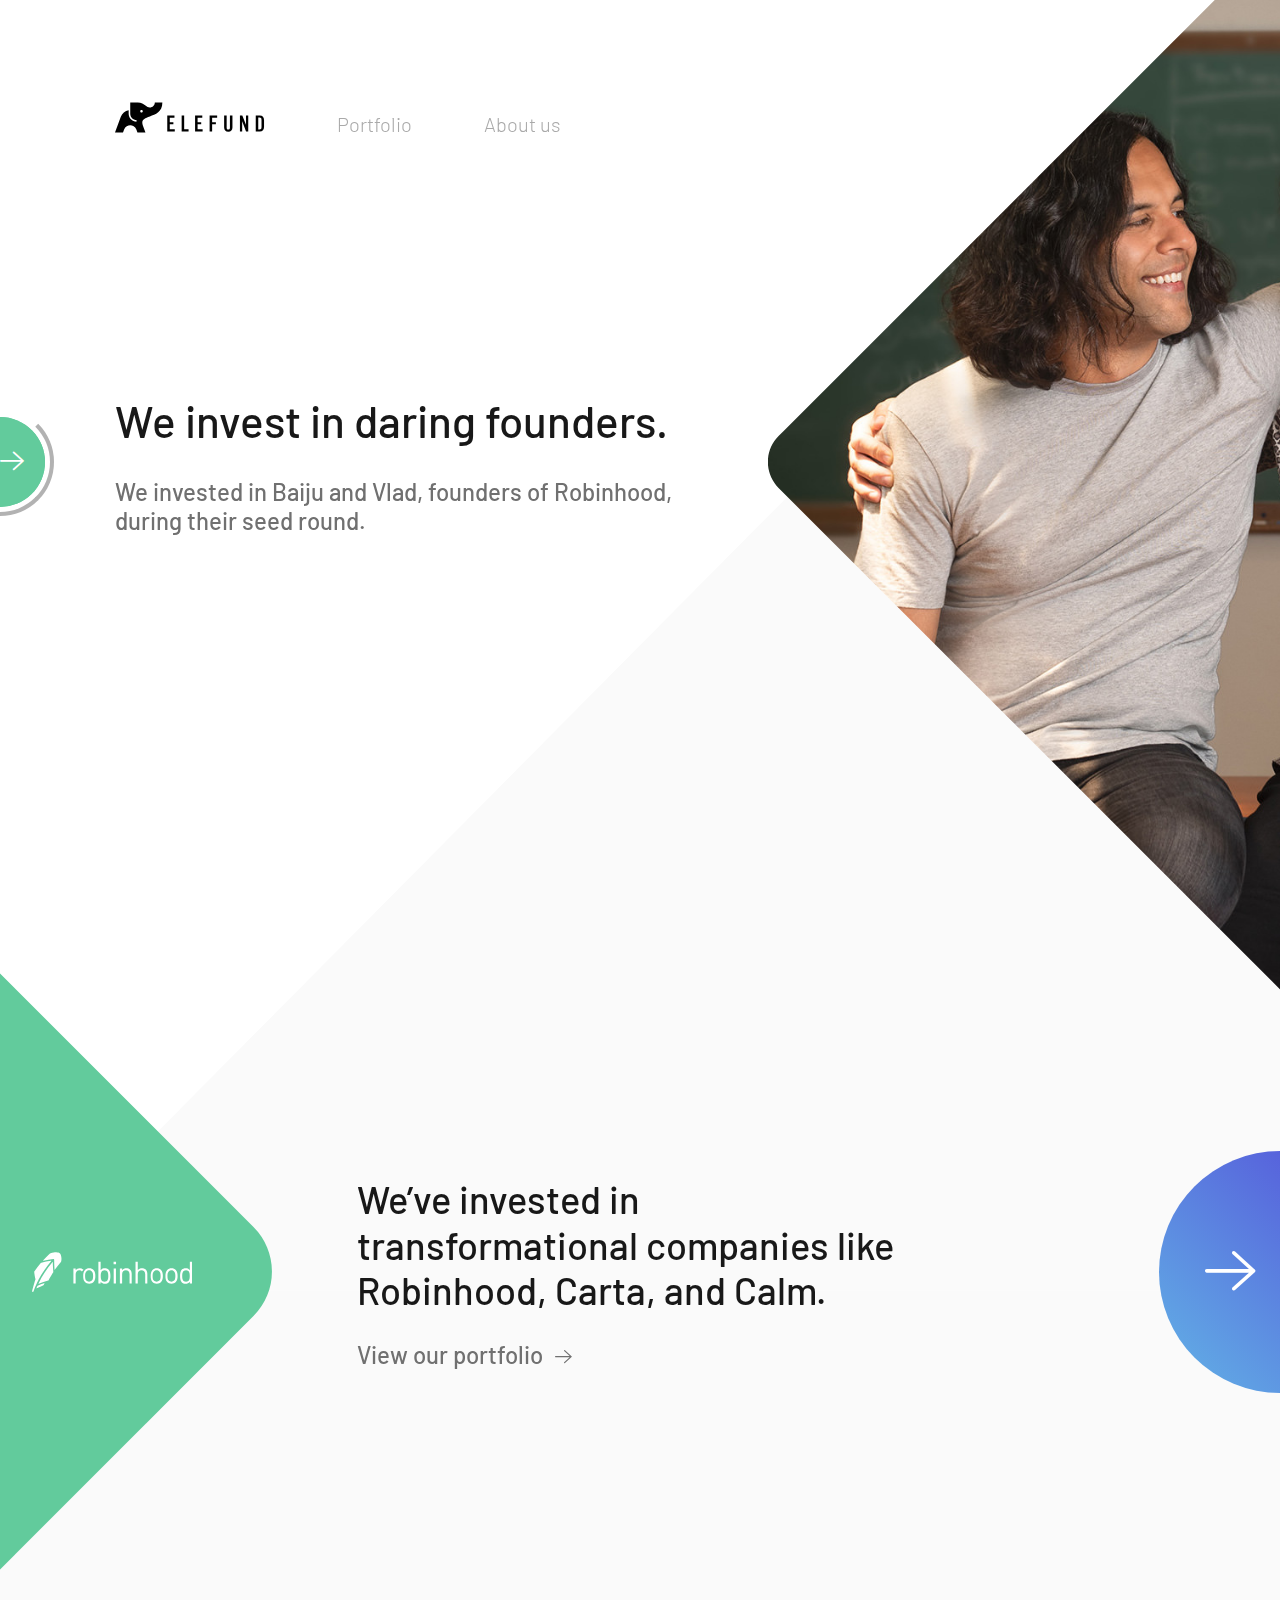
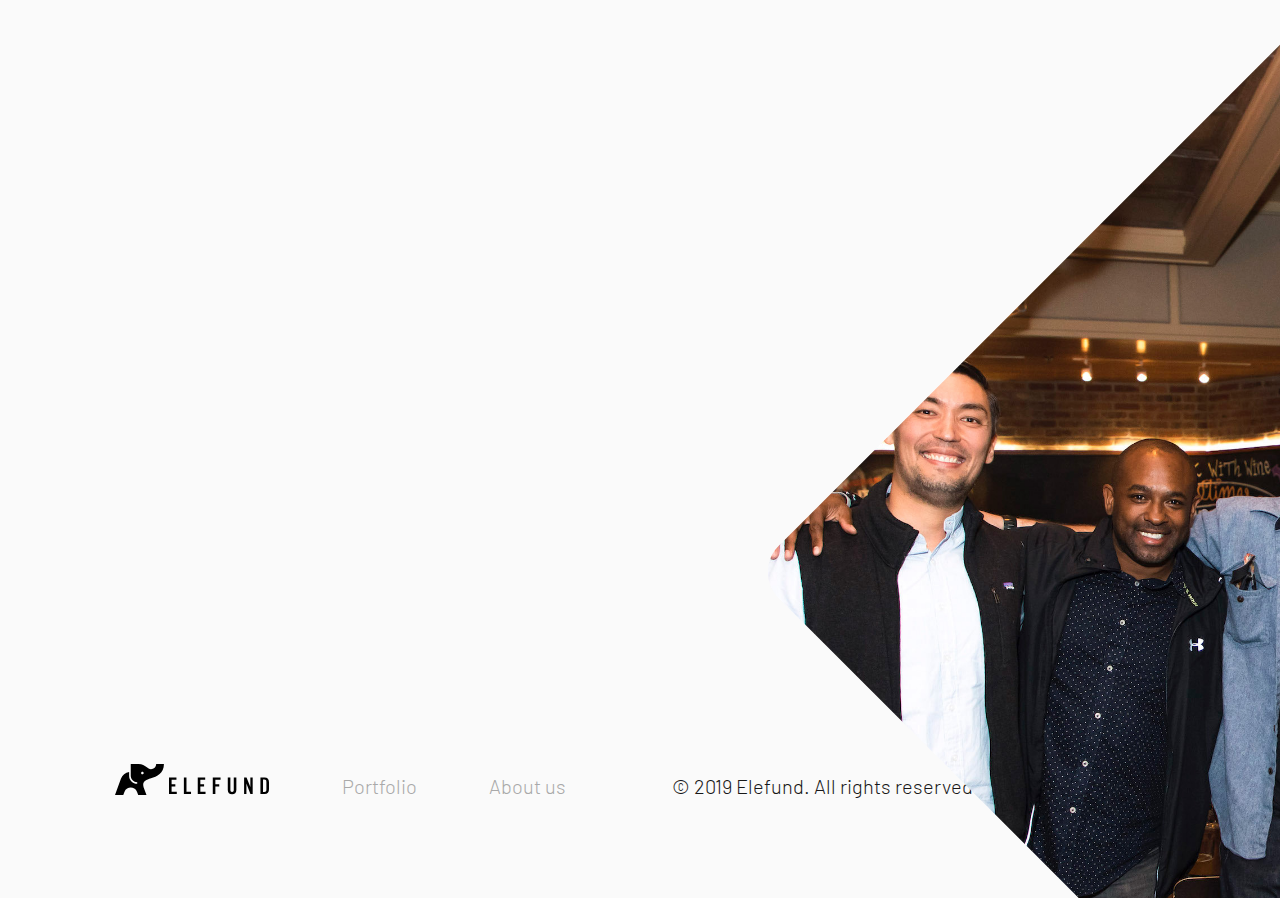
==== commit e02e7e02: "content update" ====
--- a/index.html
+++ b/index.html
@@ -43,7 +43,7 @@
           <div class="content-section js-slider-item">
             <div class="container">
               <div class="content-shrink-wide no-mobile-padding">
-                <h1>Elefund is a venture capital firm investing in early stage tech&nbsp;companies.</h1>
+                <h1>We invest in daring founders.</h1>
                 <p class="lead">We invested in Baiju and Vlad, founders of Robinhood, during their seed&nbsp;round.</p>
               </div>
             </div>
@@ -56,7 +56,7 @@
           <div class="content-section js-slider-item">
             <div class="container">
               <div class="content-shrink-wide no-mobile-padding">
-                <h2 class="h1">Elefund is a venture capital firm investing in early stage tech&nbsp;companies.</h2>
+                <h2 class="h1">We invest in daring founders.</h2>
                 <p class="lead">We were the very first investor in Carta, founded by Henry&nbsp;Ward.</p>
               </div>
             </div>
@@ -69,7 +69,7 @@
           <div class="content-section js-slider-item">
             <div class="container">
               <div class="content-shrink-wide no-mobile-padding">
-                <h2 class="h1">Elefund is a venture capital firm investing in early stage tech&nbsp;companies.</h2>
+                <h2 class="h1">We invest in daring founders.</h2>
                 <p class="lead">We invested in Alex and Michael, founders of Calm, during their seed&nbsp;round.</p>
               </div>
             </div>
@@ -81,7 +81,7 @@
           </div>
         </div>
       </section>
-      <section class="content-section home-portfolio-section">
+      <section class="content-section home-portfolio-section page-home-portfolio">
         <div class="js-slider" id="portfolio-slider">
           <div class="js-slider-item">
             <div class="container">
--- a/stylesheets/styles.css
+++ b/stylesheets/styles.css
@@ -1 +1 @@
-/*! normalize.css v8.0.1 | MIT License | github.com/necolas/normalize.css */html{line-height:1.15;-webkit-text-size-adjust:100%}body{margin:0}main{display:block}h1{font-size:2em;margin:.67em 0}hr{box-sizing:content-box;height:0;overflow:visible}pre{font-family:monospace,monospace;font-size:1em}a{background-color:transparent}abbr[title]{border-bottom:none;text-decoration:underline;-webkit-text-decoration:underline dotted;text-decoration:underline dotted}b,strong{font-weight:bolder}code,kbd,samp{font-family:monospace,monospace;font-size:1em}small{font-size:80%}sub,sup{font-size:75%;line-height:0;position:relative;vertical-align:baseline}sub{bottom:-.25em}sup{top:-.5em}img{border-style:none}button,input,optgroup,select,textarea{font-family:inherit;font-size:100%;line-height:1.15;margin:0}button,input{overflow:visible}button,select{text-transform:none}[type=button],[type=reset],[type=submit],button{-webkit-appearance:button}[type=button]::-moz-focus-inner,[type=reset]::-moz-focus-inner,[type=submit]::-moz-focus-inner,button::-moz-focus-inner{border-style:none;padding:0}[type=button]:-moz-focusring,[type=reset]:-moz-focusring,[type=submit]:-moz-focusring,button:-moz-focusring{outline:1px dotted ButtonText}fieldset{padding:.35em .75em .625em}legend{box-sizing:border-box;color:inherit;display:table;max-width:100%;padding:0;white-space:normal}progress{vertical-align:baseline}textarea{overflow:auto}[type=checkbox],[type=radio]{box-sizing:border-box;padding:0}[type=number]::-webkit-inner-spin-button,[type=number]::-webkit-outer-spin-button{height:auto}[type=search]{-webkit-appearance:textfield;outline-offset:-2px}[type=search]::-webkit-search-decoration{-webkit-appearance:none}::-webkit-file-upload-button{-webkit-appearance:button;font:inherit}details{display:block}summary{display:list-item}[hidden],template{display:none}@font-face{font-family:icomoon;src:url(/fonts/icomoon.woff2) format("woff2"),url(/fonts/icomoon.woff) format("woff");font-weight:400;font-style:normal}.icomoon{font-size:70%}.icomoon:before{font-family:icomoon!important;speak:none;font-style:normal;font-weight:400;font-variant:normal;text-transform:none;line-height:1;-webkit-font-smoothing:antialiased;-moz-osx-font-smoothing:grayscale}.icon-twitter:before{content:"\e900"}.icon-arrow-right:before{content:"\e901"}.icon-close:before{content:"\e902"}.icon-linkedin:before{content:"\e903"}.icon-mail:before{content:"\e904"}.slick-slider{box-sizing:border-box;-webkit-touch-callout:none;-webkit-user-select:none;-moz-user-select:none;-ms-user-select:none;user-select:none;-ms-touch-action:pan-y;touch-action:pan-y;-webkit-tap-highlight-color:transparent}.slick-list,.slick-slider{position:relative;display:block}.slick-list{margin:0;padding:0;height:100%}.slick-list:focus{outline:none}.slick-list.dragging{cursor:pointer;cursor:hand}.slick-slider .slick-list,.slick-slider .slick-track{transform:translateZ(0)}.slick-track{position:relative;left:0;top:0;display:block;margin-left:auto;margin-right:auto;height:100%}.slick-track:after,.slick-track:before{content:"";display:table}.slick-track:after{clear:both}.slick-loading .slick-track{visibility:hidden}.slick-slide{float:left;height:100%;min-height:1px;display:none;outline:none}.slick-slide .content-section{display:-ms-flexbox!important;display:flex!important}.slick-slide.slick-loading img{display:none}.slick-slide.dragging img{pointer-events:none}.slick-initialized .slick-slide{display:-ms-flexbox;display:flex}.slick-loading .slick-slide{visibility:hidden}.slick-vertical .slick-slide{display:block;height:auto;border:1px solid transparent}.slick-arrow.slick-hidden{display:none}*,:after,:before{box-sizing:border-box}body{font:500 20px/1.2 Barlow,sans-serif;color:#181818;position:relative}@media (min-width:1200px){body{font-size:24px}}a{text-decoration:none;color:inherit}img{vertical-align:top}button{cursor:pointer;outline:none}.container{width:100%;max-width:1080px;padding:0 15px;margin-left:auto;margin-right:auto}.body-bg{position:absolute;top:0;left:0;z-index:-1;width:100%;height:100%;display:-ms-flexbox;display:flex;-ms-flex-direction:column;flex-direction:column}.body-bg-cut{width:100%;margin-top:30%}@media (min-width:768px){.body-bg-cut{margin-top:0}}.body-bg-filler{-ms-flex-positive:1;flex-grow:1;background:#fafafa}.h1,h1{font-size:20px;font-weight:500;margin-top:.7em;margin-bottom:.7em}@media (min-width:768px){.h1,h1{font-size:34px}}@media (min-width:1200px){.h1,h1{font-size:44px}}.h2,h2{font-size:20px;font-weight:500;margin-top:.7em;margin-bottom:.7em}@media (min-width:768px){.h2,h2{font-size:30px}}@media (min-width:1200px){.h2,h2{font-size:38px}}.ol li+li,.ul li+li{margin-top:20px}.lead{font-size:16px;color:#707070}.lead a:hover{text-decoration:underline}@media (min-width:768px){.lead{font-size:20px}}@media (min-width:1200px){.lead{font-size:24px}}.icomoon-pad-left{padding-left:12px}.icomoon-pad-right{padding-right:12px}.d-none{display:none!important}@media (min-width:768px){.d-sm-none{display:none!important}}@media (min-width:768px){.d-sm-block{display:block!important}}.site-header{position:relative;z-index:6}.site-footer{font-size:12px;font-weight:300}@media (max-width:767px){.site-footer{padding:0 0 0 40px}}.site-footer .site-nav{display:-ms-flexbox;display:flex;-ms-flex-align:end;align-items:flex-end}@media (max-width:767px){.site-footer .site-nav{-ms-flex-wrap:wrap;flex-wrap:wrap;font-size:12px}}@media (max-width:1199px){.site-footer .site-nav{-ms-flex-wrap:wrap;flex-wrap:wrap;font-size:14px;margin-bottom:40px}}.site-footer .copyright{margin-top:15px}@media (max-width:991px){.site-footer .copyright{width:100%}}@media (min-width:992px){.site-footer .copyright{margin-top:0;margin-left:72px}}@media (min-width:1200px){.site-footer .copyright{margin-top:0;margin-left:106px}}@media (max-width:991px){.site-footer .logo{width:75px;height:16px}}.site-nav{font-weight:300;font-size:20px;line-height:1;margin:20px 0}@media (min-width:768px){.site-nav{margin:102px 0 102px 115px}}.site-nav-list{list-style:none;margin:0;padding:0;display:-ms-flexbox;display:flex;-ms-flex-align:center;align-items:center}@media (min-width:768px){.site-nav-list{-ms-flex-align:end;align-items:flex-end}}.site-nav-item+.site-nav-item{margin-left:10px}@media (min-width:768px){.site-nav-item+.site-nav-item{margin-left:72px}}@media (min-width:768px){.site-nav-item.logo{margin-left:0}}.site-nav-item.active .site-nav-link{color:#181818;text-decoration:none}.site-nav-link{color:#a9a9a9;text-decoration:none}.site-nav-link:hover{text-decoration:underline}.toggle-mobile-menu{padding:10px 16px 10px 0;background:transparent;border:0}.toggle-mobile-menu .line{background:#000;width:16px;height:2px;margin:4px 0}.is-mobile-menu-active{overflow:hidden}.is-mobile-menu-active .site-menu-mobile{display:-ms-flexbox;display:flex;transform:translateX(0)}.is-mobile-menu-active .site-menu-mobile-backdrop{display:block}.site-menu-mobile{display:none;position:fixed;top:0;left:0;width:80%;height:100%;background:#1b1b1b;font-size:15px;text-align:center;display:-ms-flexbox;display:flex;-ms-flex-direction:column;flex-direction:column;color:#fff;z-index:7;padding:36px 0 60px;transform:translateX(-100%);transition:transform .1s linear}.site-menu-mobile-list{list-style:none;padding:0;margin:0;-ms-flex-positive:1;flex-grow:1}.site-menu-mobile-logo{margin-bottom:22px}.site-menu-mobile-link{color:#fff;display:block;padding:15px 30px}.site-menu-mobile-link.is-active{background:#141414}.site-menu-mobile-copyright{font-size:11px}.site-menu-mobile-backdrop{z-index:5;position:fixed;top:0;left:0;width:100%;height:100%;display:none}@keyframes a{0%{width:0}80%{width:0}to{width:120vh}}.content-section{min-height:60vh;position:relative;display:-ms-flexbox;display:flex;-ms-flex-direction:column;flex-direction:column;-ms-flex-pack:center;justify-content:center;padding:0 25px}@media (min-width:768px){.content-section{min-height:80vh;padding:100px}}@media (min-width:992px){.content-section{min-height:100vh;margin-bottom:-10vh}}.content-section.next{min-height:0}@media (max-width:767px){.content-section.next{padding-top:60px}}@media (max-width:767px){.content-section.hero{min-height:calc(100vh - 76px);padding-top:240px;padding-bottom:0}.content-section.hero .container{position:relative;z-index:2}}@media (min-width:768px){.content-section.hero{margin-top:-224px}}@media (min-width:992px){.content-section.hero-about{min-height:100vh}}@media (min-width:1200px){.content-section.hero-about .img-clip img{margin-top:9vh;height:94%}}.content-section.page-home-last{min-height:80vh}@media (max-width:767px){.content-section.page-home-last{-ms-flex-pack:start;justify-content:flex-start;margin-bottom:15vh}.content-section.page-home-last .content-image{height:100%;left:40%}.content-section.page-home-last .content-image img{margin-top:0}}@media (min-width:1200px){.content-section.page-home-last .content-image img{object-position:25% top}}.content-section.page-home-last .container{z-index:2}.content-section.page-about-last{min-height:80vh}@media (max-width:767px){.content-section.page-about-last{min-height:120vh;-ms-flex-pack:start;justify-content:flex-start;margin-top:60px;margin-bottom:100px}}.content-shrink{max-width:70%}@media (min-width:768px){.content-shrink{max-width:60%}}@media (min-width:992px){.content-shrink{max-width:38%}}.content-shrink-wide{max-width:54%}@media (max-width:767px){.content-shrink-wide{max-width:60%;padding-left:10%}}@media (max-width:991px){.content-shrink-wide{max-width:70%;padding-left:15%}}.content-shrink-wide.no-mobile-padding{padding-left:0}.content-image{position:absolute;top:-50vh;left:20%;width:90%;height:140vh;z-index:1}@media (min-width:768px){.content-image{top:-25vh;left:60%;width:60%;height:120vh}}@media (min-width:992px){.content-image{top:-10vh}}.content-image img{display:block;position:absolute;top:0;left:0;width:100%;height:100%;object-fit:cover;object-position:center top}@media (max-width:767px){.content-image img{height:580px;margin-top:39vh}}.content-image.top{top:0}.content-image.left{left:auto;right:60%}.content-image-filler{z-index:2}.content-image-filler .img-clip{position:relative;height:100%}.content-image-filler .filler{display:none;visibility:hidden;width:0;background:transparent;border-radius:50%;transform:translateY(-50%);position:absolute;top:50%;left:0;transition:width .5s ease-in;z-index:2}.content-image-filler .filler:before{content:"";display:block;padding-bottom:100%}.content-image-filler .filler.animate{background:#62cb9c;visibility:visible;animation:a 5s ease-in forwards 1}@media (min-width:768px){.content-image-filler .filler{display:block}}.content-centered{margin-left:auto;margin-right:auto}.btn{color:#fff;width:328px;padding:20px 50px;display:inline-block;vertical-align:top;position:relative}@media (max-width:767px){.btn{font-size:16px;width:216px;padding:13px 26px}}.btn:hover .btn-bg{filter:drop-shadow(0 16px 32px rgba(0,0,0,.4))}.btn-bg{position:absolute;top:0;left:0;width:100%;height:100%;object-fit:contain;z-index:-1;transition:filter .2s ease-in}.btn-round-blue{position:absolute;top:50%;right:0;padding:0 0 0 10px;width:48px;height:96px;background-image:linear-gradient(225deg,#5763dc,#62b4e6);display:-ms-flexbox;display:flex;-ms-flex-direction:column;flex-direction:column;-ms-flex-align:center;align-items:center;-ms-flex-pack:center;justify-content:center;color:#fff;font-size:30px;line-height:1;border:0;border-radius:48px 0 0 48px;cursor:pointer;transform:translateY(-50%);transition:box-shadow .2s ease-in-out}.btn-round-blue:hover{box-shadow:0 16px 32px 0 rgba(0,0,0,.4)}@media (min-width:992px){.btn-round-blue{width:121px;height:242px;border-radius:121px 0 0 121px;font-size:72px;padding:0 0 0 20px}}.btn-contact{width:36px;height:36px;font-size:20px;line-height:36px;border-radius:7px;text-align:center;display:block;color:#fff;transition:box-shadow .2s ease-in-out}.btn-contact:hover{box-shadow:0 16px 32px 0 rgba(0,0,0,.4)}.btn-contact .icomoon{vertical-align:top}@media (min-width:768px){.btn-contact{width:60px;height:60px;line-height:60px;font-size:40px}}.btn-linkedin{background:#0077b5}.btn-twitter{background:#00acee}.btn-mail{background:#ff5d4b}.overflow{overflow:hidden}.separator-xs{height:5px}.separator-sm{height:10px}.separator{height:20px}.separator-md{height:30px}.separator-lg{height:40px}.is-modal-active{overflow:hidden}.is-modal-active .modal{display:block}.modal{display:none;position:fixed;z-index:10}.modal,.modal-backdrop{top:0;left:0;width:100%;height:100%}.modal-backdrop{position:absolute;z-index:11;background:rgba(0,0,0,.75)}.modal-container{position:absolute;z-index:12;top:50%;left:50%;width:805px;max-width:calc(100% - 40px);max-height:calc(100% - 40px);padding:20px;background:#fff;border-radius:24px;transform:translate(-50%,-50%);display:-ms-flexbox;display:flex}@media (max-width:767px){.modal-container{font-size:16px}}@media (min-width:768px){.modal-container{padding:70px 77px}}.modal-close{position:absolute;top:15px;right:15px;background:transparent;border:0;box-shadow:none;cursor:pointer;font-size:18px;padding:10px}@media (min-width:768px){.modal-close{top:37px;right:37px;font-size:24px}}.modal-body{max-height:100%;overflow:auto}.company-head,.company-logo{display:-ms-flexbox;display:flex;-ms-flex-align:center;align-items:center}.company-logo{width:100px;height:100px;-ms-flex-pack:center;justify-content:center;border-radius:24px}.company-logo .img{max-width:70%;max-height:70%}@media (min-width:768px){.company-logo{width:208px;height:208px}}.company-info{padding-left:30px}@media (min-width:768px){.company-info{padding-left:84px}}.company-info .lead{margin-top:14px;margin-bottom:0}.company-name{margin:0}.company-body{color:#707070;margin-top:34px;margin-bottom:46px}@media (min-width:768px){.company-body{margin-top:68px;margin-bottom:95px}}.company-footer{text-align:right}.company-footer a:hover{text-decoration:underline}.company-footer a+a{margin-left:30px}.img-clip{height:100%;-webkit-mask-image:url([data-uri]);mask-image:url([data-uri]);-webkit-mask-repeat:no-repeat;mask-repeat:no-repeat;-webkit-mask-size:auto 100%;mask-size:auto 100%}.logo-clip{z-index:1;position:absolute;top:50%;left:-5%;transform:translate(-50%,-50%);width:40vw;font-size:100px;color:#fff;display:-ms-flexbox;display:flex;-ms-flex-align:center;align-items:center;-ms-flex-pack:end;justify-content:flex-end}.logo-clip:before{content:"";display:block;width:100%;padding-bottom:100%;border-radius:63px;position:absolute;top:50%;left:50%;transform:translate(-50%,-50%) rotate(-45deg)}@media (max-width:1199px){.logo-clip{font-size:62px}.logo-clip:before{width:100%;padding-bottom:100%;transform:translate(-50%,-50%) rotate(-45deg);border-radius:40px}.logo-clip .img{width:auto;height:40px}}@media (min-width:992px) and (max-width:1199px){.logo-clip:before{transform:translate(-56%,-50%) rotate(-45deg)}.logo-clip .img{min-width:120px;height:30px;object-fit:contain;object-position:center}}@media (max-width:767px){.logo-clip:before{border-radius:20px}.logo-clip .img{height:26px;left:5vw}}.logo-clip.brand-robinhood:before{background:#62cb9c}.logo-clip.brand-carta:before{background:#4895e5}.logo-clip.brand-calm:before{background-image:linear-gradient(180deg,#5863dd,#61b1e6)}.logo-clip.brand-twitter:before{background:#4c9eeb}.logo-clip .icomoon,.logo-clip .img{position:relative;z-index:2}@keyframes b{0%{transform:rotate(135deg)}to{transform:rotate(315deg)}}@keyframes c{0%{left:0;transform:translate(-50%,-50%)}80%{left:0;transform:translate(-50%,-50%)}to{left:60.6vw;transform:translateY(-50%)}}@media (min-width:992px){@keyframes c{0%{left:0;transform:translate(-50%,-50%)}80%{left:0;transform:translate(-50%,-50%)}to{left:60.45vw;transform:translateY(-50%)}}}.hero-section-arrow{width:48px;height:48px;background:#62cb9c;color:#fff;font-size:16px;border:0;transform:translateX(-50%);border-radius:0 50% 50% 0;padding-left:28px;display:-ms-flexbox;display:flex;-ms-flex-direction:column;flex-direction:column;-ms-flex-pack:center;justify-content:center;-ms-flex-align:start;align-items:flex-start;position:relative;z-index:4}@media (min-width:768px){.hero-section-arrow{width:90px;height:90px;font-size:34px;padding-left:45px}.hero-section-arrow.loader:before{content:"";display:block;width:108px;height:108px;border:4px solid #b2b2b2;border-color:transparent #b2b2b2 #b2b2b2 transparent;position:absolute;top:-9px;left:-9px;border-radius:50%;visibility:hidden}.hero-section-arrow.loader.animate:before{visibility:visible;animation:b 3.3s ease-in forwards}}.hero-section-arrow-block{position:absolute;height:40vh;top:0;left:0;display:-ms-flexbox;display:flex;-ms-flex-direction:column;flex-direction:column;-ms-flex-pack:center;justify-content:center}@media (min-width:768px){.hero-section-arrow-block{height:69vh}}@media (min-width:992px){.hero-section-arrow-block{height:100vh}}.hero-section-arrow-mover{display:none}@media (min-width:768px){.hero-section-arrow-mover{width:90px;height:90px;background:#62cb9c;display:block;z-index:3;border-radius:50%;position:absolute;top:50%;transform:translate(-50%,-50%);visibility:hidden}.hero-section-arrow-mover.animate{visibility:visible;animation:c 4.15s ease-in forwards}}.hero-section-slider{position:relative}@media (max-width:767px){.hero-section-slider{min-height:calc(90vh - 76px);padding-bottom:0}.hero-section-slider .content-section{padding-top:294px}}@media (min-width:768px){.hero-section-slider{margin-top:-224px}}.portfolio-grid{display:-ms-flexbox;display:flex;-ms-flex-wrap:wrap;flex-wrap:wrap;-ms-flex-align:stretch;align-items:stretch;margin:0 -10px;padding:0;list-style:none}@media (min-width:1200px){.portfolio-grid{margin:0 -40px}}.portfolio-item{padding:20px 10px 0;width:50%}@media (min-width:768px){.portfolio-item{width:25%}}@media (min-width:1200px){.portfolio-item{padding:64px 40px 0}}.portfolio-link{background:#fff;display:-ms-flexbox;display:flex;-ms-flex-direction:column;flex-direction:column;-ms-flex-pack:center;justify-content:center;-ms-flex-align:center;align-items:center;padding-bottom:100%;position:relative;border-radius:24px;transition:box-shadow .2s linear}.portfolio-link:hover{box-shadow:0 16px 32px rgba(0,0,0,.4)}.portfolio-image{max-width:90px;max-height:90px;position:absolute;top:50%;left:50%;transform:translate(-50%,-50%)}@media (min-width:992px){.portfolio-image{max-width:118px;max-height:118px}}.brand-calm{background-image:linear-gradient(0,#5863dd,#61b1e6)}.brand-robinhood{background:#62cb9c}.brand-carta{background:#4895e5}.brand-citybldr{background:#59b4e4}.brand-boost{background:#882366}.brand-pie-insurance{background:#ff961a}.brand-commonstock{background:#6ce5bf}.brand-nimbella{background:#4d7188}.brand-workramp{background:#336bc3}.brand-secfi{background:#4962dd}.brand-capture-technologies{background:#ffbe00}.brand-landed{background:#4aa270}.brand-beyond-games{background-image:linear-gradient(90deg,#dc4a63,#f7cf47)}.brand-pogoseat{background:#ac352a}.brand-astranis{background:#5cc4c0}.brand-fleet{background:#4cb2a2}.brand-radar{background:#7bf79f}.brand-hyperloop-one{background:#000}.brand-ubeam{background:#4ba6e1}.brand-fastly{background:#ff282d}.brand-loona{background:#0d031d}.brand-achroma{background:#1dc1dd}.brand-10by10,.brand-hotel-engine{background:#000}.brand-careport-health{background:#449bd8}.brand-handle{background:#367ef9}.team-list{list-style:none;margin:0;padding:0}.team-item+.team-item{margin-top:135px}@media (min-width:768px){.team-item{display:-ms-flexbox;display:flex;-ms-flex-align:start;align-items:flex-start}.team-item+.team-item{margin-top:256px}}.team-avatar{border-radius:24px;-ms-flex-negative:0;flex-shrink:0}@media (max-width:767px){.team-avatar{width:128px;height:128px;border-radius:10px}}@media (max-width:1199px){.team-avatar{width:160px;height:160px;border-radius:14px}}@media (min-width:768px){.team-info{padding-left:36px}}@media (min-width:1200px){.team-info{padding-left:86px}}.team-links{list-style:none;margin:0;padding:0;display:-ms-flexbox;display:flex}.team-links-item{margin-right:20px}@media (max-width:767px){.team-links-item{margin-right:10px}}.team-name{margin-top:0}.latest-tweet ul{padding:0;list-style:none}.js-slider>.js-slider-item:not(:first-child),.latest-tweet .interact{display:none}.animate-element{transition:opacity .4s linear,transform .4s linear}.animate-element.offset{opacity:0;transform:translateY(30%)}.animate-element-delay{transition:opacity .4s linear,transform .4s linear;transition-delay:.05s}.animate-element-delay.offset{opacity:0;transform:translateY(30%)}.home-portfolio-section{padding-left:0;padding-right:0}+/*! normalize.css v8.0.1 | MIT License | github.com/necolas/normalize.css */html{line-height:1.15;-webkit-text-size-adjust:100%}body{margin:0}main{display:block}h1{font-size:2em;margin:.67em 0}hr{box-sizing:content-box;height:0;overflow:visible}pre{font-family:monospace,monospace;font-size:1em}a{background-color:transparent}abbr[title]{border-bottom:none;text-decoration:underline;-webkit-text-decoration:underline dotted;text-decoration:underline dotted}b,strong{font-weight:bolder}code,kbd,samp{font-family:monospace,monospace;font-size:1em}small{font-size:80%}sub,sup{font-size:75%;line-height:0;position:relative;vertical-align:baseline}sub{bottom:-.25em}sup{top:-.5em}img{border-style:none}button,input,optgroup,select,textarea{font-family:inherit;font-size:100%;line-height:1.15;margin:0}button,input{overflow:visible}button,select{text-transform:none}[type=button],[type=reset],[type=submit],button{-webkit-appearance:button}[type=button]::-moz-focus-inner,[type=reset]::-moz-focus-inner,[type=submit]::-moz-focus-inner,button::-moz-focus-inner{border-style:none;padding:0}[type=button]:-moz-focusring,[type=reset]:-moz-focusring,[type=submit]:-moz-focusring,button:-moz-focusring{outline:1px dotted ButtonText}fieldset{padding:.35em .75em .625em}legend{box-sizing:border-box;color:inherit;display:table;max-width:100%;padding:0;white-space:normal}progress{vertical-align:baseline}textarea{overflow:auto}[type=checkbox],[type=radio]{box-sizing:border-box;padding:0}[type=number]::-webkit-inner-spin-button,[type=number]::-webkit-outer-spin-button{height:auto}[type=search]{-webkit-appearance:textfield;outline-offset:-2px}[type=search]::-webkit-search-decoration{-webkit-appearance:none}::-webkit-file-upload-button{-webkit-appearance:button;font:inherit}details{display:block}summary{display:list-item}[hidden],template{display:none}@font-face{font-family:icomoon;src:url(/fonts/icomoon.woff2) format("woff2"),url(/fonts/icomoon.woff) format("woff");font-weight:400;font-style:normal}.icomoon{font-size:70%}.icomoon:before{font-family:icomoon!important;speak:none;font-style:normal;font-weight:400;font-variant:normal;text-transform:none;line-height:1;-webkit-font-smoothing:antialiased;-moz-osx-font-smoothing:grayscale}.icon-twitter:before{content:"\e900"}.icon-arrow-right:before{content:"\e901"}.icon-close:before{content:"\e902"}.icon-linkedin:before{content:"\e903"}.icon-mail:before{content:"\e904"}.slick-slider{box-sizing:border-box;-webkit-touch-callout:none;-webkit-user-select:none;-moz-user-select:none;-ms-user-select:none;user-select:none;-ms-touch-action:pan-y;touch-action:pan-y;-webkit-tap-highlight-color:transparent}.slick-list,.slick-slider{position:relative;display:block}.slick-list{margin:0;padding:0;height:100%}.slick-list:focus{outline:none}.slick-list.dragging{cursor:pointer;cursor:hand}.slick-slider .slick-list,.slick-slider .slick-track{transform:translateZ(0)}.slick-track{position:relative;left:0;top:0;display:block;margin-left:auto;margin-right:auto;height:100%}.slick-track:after,.slick-track:before{content:"";display:table}.slick-track:after{clear:both}.slick-loading .slick-track{visibility:hidden}.slick-slide{float:left;height:100%;min-height:1px;display:none;outline:none}.slick-slide .content-section{display:-ms-flexbox!important;display:flex!important}.slick-slide.slick-loading img{display:none}.slick-slide.dragging img{pointer-events:none}.slick-initialized .slick-slide{display:-ms-flexbox;display:flex}.slick-loading .slick-slide{visibility:hidden}.slick-vertical .slick-slide{display:block;height:auto;border:1px solid transparent}.slick-arrow.slick-hidden{display:none}*,:after,:before{box-sizing:border-box}body{font:500 20px/1.2 Barlow,sans-serif;color:#181818;position:relative}@media (min-width:1200px){body{font-size:24px}}a{text-decoration:none;color:inherit}img{vertical-align:top}button{cursor:pointer;outline:none}.container{width:100%;max-width:1080px;padding:0 15px;margin-left:auto;margin-right:auto}.body-bg{position:absolute;top:0;left:0;z-index:-1;width:100%;height:100%;display:-ms-flexbox;display:flex;-ms-flex-direction:column;flex-direction:column}.body-bg-cut{width:100%;margin-top:30%}@media (min-width:768px){.body-bg-cut{margin-top:0}}.body-bg-filler{-ms-flex-positive:1;flex-grow:1;background:#fafafa}.h1,h1{font-size:20px;font-weight:500;margin-top:.7em;margin-bottom:.7em}@media (min-width:768px){.h1,h1{font-size:34px}}@media (min-width:1200px){.h1,h1{font-size:44px}}.h2,h2{font-size:20px;font-weight:500;margin-top:.7em;margin-bottom:.7em}@media (min-width:768px){.h2,h2{font-size:30px}}@media (min-width:1200px){.h2,h2{font-size:38px}}.ol li+li,.ul li+li{margin-top:20px}.lead{font-size:16px;color:#707070}.lead a:hover{text-decoration:underline}@media (min-width:768px){.lead{font-size:20px}}@media (min-width:1200px){.lead{font-size:24px}}.icomoon-pad-left{padding-left:12px}.icomoon-pad-right{padding-right:12px}.d-none{display:none!important}@media (min-width:768px){.d-sm-none{display:none!important}}@media (min-width:768px){.d-sm-block{display:block!important}}.site-header{position:relative;z-index:6}.site-footer{font-size:12px;font-weight:300}@media (max-width:767px){.site-footer{padding:0 0 0 40px}}.site-footer .site-nav{display:-ms-flexbox;display:flex;-ms-flex-align:end;align-items:flex-end}@media (max-width:767px){.site-footer .site-nav{-ms-flex-wrap:wrap;flex-wrap:wrap;font-size:12px}}@media (max-width:1199px){.site-footer .site-nav{-ms-flex-wrap:wrap;flex-wrap:wrap;font-size:14px;margin-bottom:40px}}.site-footer .copyright{margin-top:15px}@media (max-width:991px){.site-footer .copyright{width:100%}}@media (min-width:992px){.site-footer .copyright{margin-top:0;margin-left:72px}}@media (min-width:1200px){.site-footer .copyright{margin-top:0;margin-left:106px}}@media (max-width:991px){.site-footer .logo{width:75px;height:16px}}.site-nav{font-weight:300;font-size:20px;line-height:1;margin:20px 0}@media (min-width:768px){.site-nav{margin:102px 0 102px 115px}}.site-nav-list{list-style:none;margin:0;padding:0;display:-ms-flexbox;display:flex;-ms-flex-align:center;align-items:center}@media (min-width:768px){.site-nav-list{-ms-flex-align:end;align-items:flex-end}}.site-nav-item+.site-nav-item{margin-left:10px}@media (min-width:768px){.site-nav-item+.site-nav-item{margin-left:72px}}@media (min-width:768px){.site-nav-item.logo{margin-left:0}}.site-nav-item.active .site-nav-link{color:#181818;text-decoration:none}.site-nav-link{color:#a9a9a9;text-decoration:none}.site-nav-link:hover{text-decoration:underline}.toggle-mobile-menu{padding:10px 16px 10px 0;background:transparent;border:0}.toggle-mobile-menu .line{background:#000;width:16px;height:2px;margin:4px 0}.is-mobile-menu-active{overflow:hidden}.is-mobile-menu-active .site-menu-mobile{display:-ms-flexbox;display:flex;transform:translateX(0)}.is-mobile-menu-active .site-menu-mobile-backdrop{display:block}.site-menu-mobile{display:none;position:fixed;top:0;left:0;width:80%;height:100%;background:#1b1b1b;font-size:15px;text-align:center;display:-ms-flexbox;display:flex;-ms-flex-direction:column;flex-direction:column;color:#fff;z-index:7;padding:36px 0 60px;transform:translateX(-100%);transition:transform .1s linear}.site-menu-mobile-list{list-style:none;padding:0;margin:0;-ms-flex-positive:1;flex-grow:1}.site-menu-mobile-logo{margin-bottom:22px}.site-menu-mobile-link{color:#fff;display:block;padding:15px 30px}.site-menu-mobile-link.is-active{background:#141414}.site-menu-mobile-copyright{font-size:11px}.site-menu-mobile-backdrop{z-index:5;position:fixed;top:0;left:0;width:100%;height:100%;display:none}@keyframes a{0%{width:0}80%{width:0}to{width:120vh}}.content-section{min-height:55vh;position:relative;display:-ms-flexbox;display:flex;-ms-flex-direction:column;flex-direction:column;-ms-flex-pack:center;justify-content:center;padding:0 25px}@media (min-width:768px){.content-section{min-height:80vh;padding:100px}}@media (min-width:992px){.content-section{min-height:100vh;margin-bottom:-10vh}}.content-section.next{min-height:0}@media (max-width:767px){.content-section.next{padding-top:60px}}@media (max-width:767px){.content-section.hero{min-height:calc(100vh - 76px);padding-top:240px;padding-bottom:0}.content-section.hero .container{position:relative;z-index:2}}@media (min-width:768px){.content-section.hero{margin-top:-224px}}@media (min-width:992px){.content-section.hero-about{min-height:100vh}}@media (min-width:1200px){.content-section.hero-about .img-clip img{margin-top:9vh;height:94%}}@media (max-width:991px){.content-section.page-home-portfolio{padding-top:0;padding-bottom:0;min-height:40vh}}.content-section.page-home-last{min-height:80vh}@media (max-width:767px){.content-section.page-home-last{min-height:40vh;-ms-flex-pack:start;justify-content:flex-start;margin-bottom:15vh}.content-section.page-home-last .content-image{top:6vh}}@media (max-width:991px){.content-section.page-home-last{padding-top:0}}@media (min-width:1200px){.content-section.page-home-last .content-image img{object-position:25% top}}.content-section.page-home-last .container{z-index:2}.content-section.page-about-last{min-height:80vh}@media (max-width:991px){.content-section.slick-slide{padding-bottom:0}}.content-shrink{max-width:70%}@media (min-width:768px){.content-shrink{max-width:60%}}@media (min-width:992px){.content-shrink{max-width:38%}}.content-shrink-wide{max-width:54%}@media (max-width:767px){.content-shrink-wide{max-width:68%;padding-left:10%}}@media (max-width:991px){.content-shrink-wide{padding-left:15%}}.content-shrink-wide.no-mobile-padding{padding-left:0}.content-image{position:absolute;top:-23%;left:54%;width:90%;z-index:1}.content-image:before{content:"";display:block;padding-bottom:100%}@media (min-width:768px){.content-image{top:-25vh;left:60%;width:120vh}}@media (min-width:992px){.content-image{top:-10vh}}.content-image img{display:block;position:absolute;top:0;left:0;width:100%;height:100%;object-fit:cover;object-position:center}.content-image.top{top:0}.content-image.left{left:auto;right:60%}.content-image-filler{z-index:2}.content-image-filler .filler{display:none;visibility:hidden;width:0;background:transparent;border-radius:50%;transform:translateY(-50%);position:absolute;top:50%;left:0;transition:width .5s ease-in;z-index:2}.content-image-filler .filler:before{content:"";display:block;padding-bottom:100%}.content-image-filler .filler.animate{background:#62cb9c;visibility:visible;animation:a 5s ease-in forwards 1}@media (min-width:768px){.content-image-filler .filler{display:block}}.content-centered{margin-left:auto;margin-right:auto}.btn{color:#fff;width:328px;padding:20px 50px;display:inline-block;vertical-align:top;position:relative}@media (max-width:767px){.btn{font-size:16px;width:216px;padding:13px 26px}}.btn:hover .btn-bg{filter:drop-shadow(0 16px 32px rgba(0,0,0,.4))}.btn-bg{position:absolute;top:0;left:0;width:100%;height:100%;object-fit:contain;z-index:-1;transition:filter .2s ease-in}.btn-round-blue{position:absolute;top:50%;right:0;padding:0 0 0 10px;width:48px;height:96px;background-image:linear-gradient(225deg,#5763dc,#62b4e6);display:-ms-flexbox;display:flex;-ms-flex-direction:column;flex-direction:column;-ms-flex-align:center;align-items:center;-ms-flex-pack:center;justify-content:center;color:#fff;font-size:30px;line-height:1;border:0;border-radius:48px 0 0 48px;cursor:pointer;transform:translateY(-50%);transition:box-shadow .2s ease-in-out}.btn-round-blue:hover{box-shadow:0 16px 32px 0 rgba(0,0,0,.4)}@media (min-width:992px){.btn-round-blue{width:121px;height:242px;border-radius:121px 0 0 121px;font-size:72px;padding:0 0 0 20px}}.btn-contact{width:36px;height:36px;font-size:20px;line-height:36px;border-radius:7px;text-align:center;display:block;color:#fff;transition:box-shadow .2s ease-in-out}.btn-contact:hover{box-shadow:0 16px 32px 0 rgba(0,0,0,.4)}.btn-contact .icomoon{vertical-align:top}@media (min-width:768px){.btn-contact{width:60px;height:60px;line-height:60px;font-size:40px}}.btn-linkedin{background:#0077b5}.btn-twitter{background:#00acee}.btn-mail{background:#ff5d4b}.overflow{overflow:hidden}.separator-xs{height:5px}.separator-sm{height:10px}.separator{height:20px}.separator-md{height:30px}.separator-lg{height:40px}.is-modal-active{overflow:hidden}.is-modal-active .modal{display:block}.modal{display:none;position:fixed;z-index:10}.modal,.modal-backdrop{top:0;left:0;width:100%;height:100%}.modal-backdrop{position:absolute;z-index:11;background:rgba(0,0,0,.75)}.modal-container{position:absolute;z-index:12;top:50%;left:50%;width:805px;max-width:calc(100% - 40px);max-height:calc(100% - 40px);padding:20px;background:#fff;border-radius:24px;transform:translate(-50%,-50%);display:-ms-flexbox;display:flex}@media (max-width:767px){.modal-container{font-size:16px}}@media (min-width:768px){.modal-container{padding:70px 77px}}.modal-close{position:absolute;top:15px;right:15px;background:transparent;border:0;box-shadow:none;cursor:pointer;font-size:18px;padding:10px}@media (min-width:768px){.modal-close{top:37px;right:37px;font-size:24px}}.modal-body{max-height:100%;overflow:auto}.company-head,.company-logo{display:-ms-flexbox;display:flex;-ms-flex-align:center;align-items:center}.company-logo{width:100px;height:100px;-ms-flex-pack:center;justify-content:center;border-radius:24px}.company-logo .img{max-width:70%;max-height:70%}@media (min-width:768px){.company-logo{width:208px;height:208px}}.company-info{padding-left:30px}@media (min-width:768px){.company-info{padding-left:84px}}.company-info .lead{margin-top:14px;margin-bottom:0}.company-name{margin:0}.company-body{color:#707070;margin-top:34px;margin-bottom:46px}@media (min-width:768px){.company-body{margin-top:68px;margin-bottom:95px}}.company-footer{text-align:right}.company-footer a:hover{text-decoration:underline}.company-footer a+a{margin-left:30px}.img-clip{position:absolute;top:0;left:0;width:100%;height:100%;-webkit-mask-image:url([data-uri]);mask-image:url([data-uri]);-webkit-mask-repeat:no-repeat;mask-repeat:no-repeat;-webkit-mask-size:auto 100%;mask-size:auto 100%;-webkit-mask-position:center;mask-position:center}.logo-clip{z-index:1;position:absolute;top:50%;left:-5%;transform:translate(-50%,-50%);width:40vw;font-size:100px;color:#fff;display:-ms-flexbox;display:flex;-ms-flex-align:center;align-items:center;-ms-flex-pack:end;justify-content:flex-end}.logo-clip:before{content:"";display:block;width:100%;padding-bottom:100%;border-radius:63px;position:absolute;top:50%;left:50%;transform:translate(-50%,-50%) rotate(-45deg)}@media (max-width:1199px){.logo-clip{font-size:62px}.logo-clip:before{width:100%;padding-bottom:100%;transform:translate(-50%,-50%) rotate(-45deg);border-radius:40px}.logo-clip .img{width:auto;height:40px}}@media (min-width:992px) and (max-width:1199px){.logo-clip:before{transform:translate(-56%,-50%) rotate(-45deg)}.logo-clip .img{min-width:120px;height:30px;object-fit:contain;object-position:center}}@media (max-width:767px){.logo-clip:before{border-radius:20px}.logo-clip .img{height:16px;left:4vw}}.logo-clip.brand-robinhood:before{background:#62cb9c}.logo-clip.brand-carta:before{background:#4895e5}.logo-clip.brand-calm:before{background-image:linear-gradient(180deg,#5863dd,#61b1e6)}.logo-clip.brand-twitter:before{background:#4c9eeb}.logo-clip .icomoon,.logo-clip .img{position:relative;z-index:2}@keyframes b{0%{transform:rotate(135deg)}to{transform:rotate(315deg)}}@keyframes c{0%{left:0;transform:translate(-50%,-50%)}80%{left:0;transform:translate(-50%,-50%)}to{left:60.6vw;transform:translateY(-50%)}}@media (min-width:992px){@keyframes c{0%{left:0;transform:translate(-50%,-50%)}80%{left:0;transform:translate(-50%,-50%)}to{left:60.45vw;transform:translateY(-50%)}}}.hero-section-arrow{width:48px;height:48px;background:#62cb9c;color:#fff;font-size:16px;border:0;transform:translateX(-50%);border-radius:0 50% 50% 0;padding-left:28px;display:-ms-flexbox;display:flex;-ms-flex-direction:column;flex-direction:column;-ms-flex-pack:center;justify-content:center;-ms-flex-align:start;align-items:flex-start;position:relative;z-index:4}@media (min-width:768px){.hero-section-arrow{width:90px;height:90px;font-size:34px;padding-left:45px}.hero-section-arrow.loader:before{content:"";display:block;width:108px;height:108px;border:4px solid #b2b2b2;border-color:transparent #b2b2b2 #b2b2b2 transparent;position:absolute;top:-9px;left:-9px;border-radius:50%;visibility:hidden}.hero-section-arrow.loader.animate:before{visibility:visible;animation:b 3.3s ease-in forwards}}.hero-section-arrow-block{position:absolute;height:31%;top:0;left:0;display:-ms-flexbox;display:flex;-ms-flex-direction:column;flex-direction:column;-ms-flex-pack:center;justify-content:center}@media (min-width:768px){.hero-section-arrow-block{height:69vh}}@media (min-width:992px){.hero-section-arrow-block{height:100vh}}.hero-section-arrow-mover{display:none}@media (min-width:768px){.hero-section-arrow-mover{width:90px;height:90px;background:#62cb9c;display:block;z-index:3;border-radius:50%;position:absolute;top:50%;transform:translate(-50%,-50%);visibility:hidden}.hero-section-arrow-mover.animate{visibility:visible;animation:c 4.15s ease-in forwards}}.hero-section-slider{position:relative}@media (max-width:767px){.hero-section-slider{padding-bottom:0}}@media (min-width:768px){.hero-section-slider{margin-top:-224px}}.portfolio-grid{display:-ms-flexbox;display:flex;-ms-flex-wrap:wrap;flex-wrap:wrap;-ms-flex-align:stretch;align-items:stretch;margin:0 -10px;padding:0;list-style:none}@media (min-width:1200px){.portfolio-grid{margin:0 -40px}}.portfolio-item{padding:20px 10px 0;width:50%}@media (min-width:768px){.portfolio-item{width:25%}}@media (min-width:1200px){.portfolio-item{padding:64px 40px 0}}.portfolio-link{background:#fff;display:-ms-flexbox;display:flex;-ms-flex-direction:column;flex-direction:column;-ms-flex-pack:center;justify-content:center;-ms-flex-align:center;align-items:center;padding-bottom:100%;position:relative;border-radius:24px;transition:box-shadow .2s linear}.portfolio-link:hover{box-shadow:0 16px 32px rgba(0,0,0,.4)}.portfolio-image{max-width:90px;max-height:90px;position:absolute;top:50%;left:50%;transform:translate(-50%,-50%)}@media (min-width:992px){.portfolio-image{max-width:118px;max-height:118px}}.brand-calm{background-image:linear-gradient(0,#5863dd,#61b1e6)}.brand-robinhood{background:#62cb9c}.brand-carta{background:#4895e5}.brand-citybldr{background:#59b4e4}.brand-boost{background:#882366}.brand-pie-insurance{background:#ff961a}.brand-commonstock{background:#6ce5bf}.brand-nimbella{background:#4d7188}.brand-workramp{background:#336bc3}.brand-secfi{background:#4962dd}.brand-capture-technologies{background:#ffbe00}.brand-landed{background:#4aa270}.brand-beyond-games{background-image:linear-gradient(90deg,#dc4a63,#f7cf47)}.brand-pogoseat{background:#ac352a}.brand-astranis{background:#5cc4c0}.brand-fleet{background:#4cb2a2}.brand-radar{background:#7bf79f}.brand-hyperloop-one{background:#000}.brand-ubeam{background:#4ba6e1}.brand-fastly{background:#ff282d}.brand-loona{background:#0d031d}.brand-achroma{background:#1dc1dd}.brand-10by10,.brand-hotel-engine{background:#000}.brand-careport-health{background:#449bd8}.brand-handle{background:#367ef9}.team-list{list-style:none;margin:0;padding:0}.team-item+.team-item{margin-top:135px}@media (min-width:768px){.team-item{display:-ms-flexbox;display:flex;-ms-flex-align:start;align-items:flex-start}.team-item+.team-item{margin-top:256px}}.team-avatar{border-radius:24px;-ms-flex-negative:0;flex-shrink:0}@media (max-width:767px){.team-avatar{width:128px;height:128px;border-radius:10px;margin-bottom:20px}}@media (max-width:1199px){.team-avatar{width:160px;height:160px;border-radius:14px}}@media (min-width:768px){.team-info{padding-left:36px}}@media (min-width:1200px){.team-info{padding-left:86px}}.team-links{list-style:none;margin:0;padding:0;display:-ms-flexbox;display:flex}.team-links-item{margin-right:20px}@media (max-width:767px){.team-links-item{margin-right:10px}}.team-name{margin-top:0}.latest-tweet ul{padding:0;list-style:none}.js-slider>.js-slider-item:not(:first-child),.latest-tweet .interact{display:none}.animate-element{transition:opacity .4s linear,transform .4s linear}.animate-element.offset{opacity:0;transform:translateY(30%)}.animate-element-delay{transition:opacity .4s linear,transform .4s linear;transition-delay:.05s}.animate-element-delay.offset{opacity:0;transform:translateY(30%)}.home-portfolio-section{padding-left:0;padding-right:0}@media (max-width:767px){.content-section.hero-about{min-height:calc(59vh - 76px);padding-top:0}.content-section.hero-about .content-shrink-wide{padding-left:0}.content-section.hero-about .content-image{top:-25%}}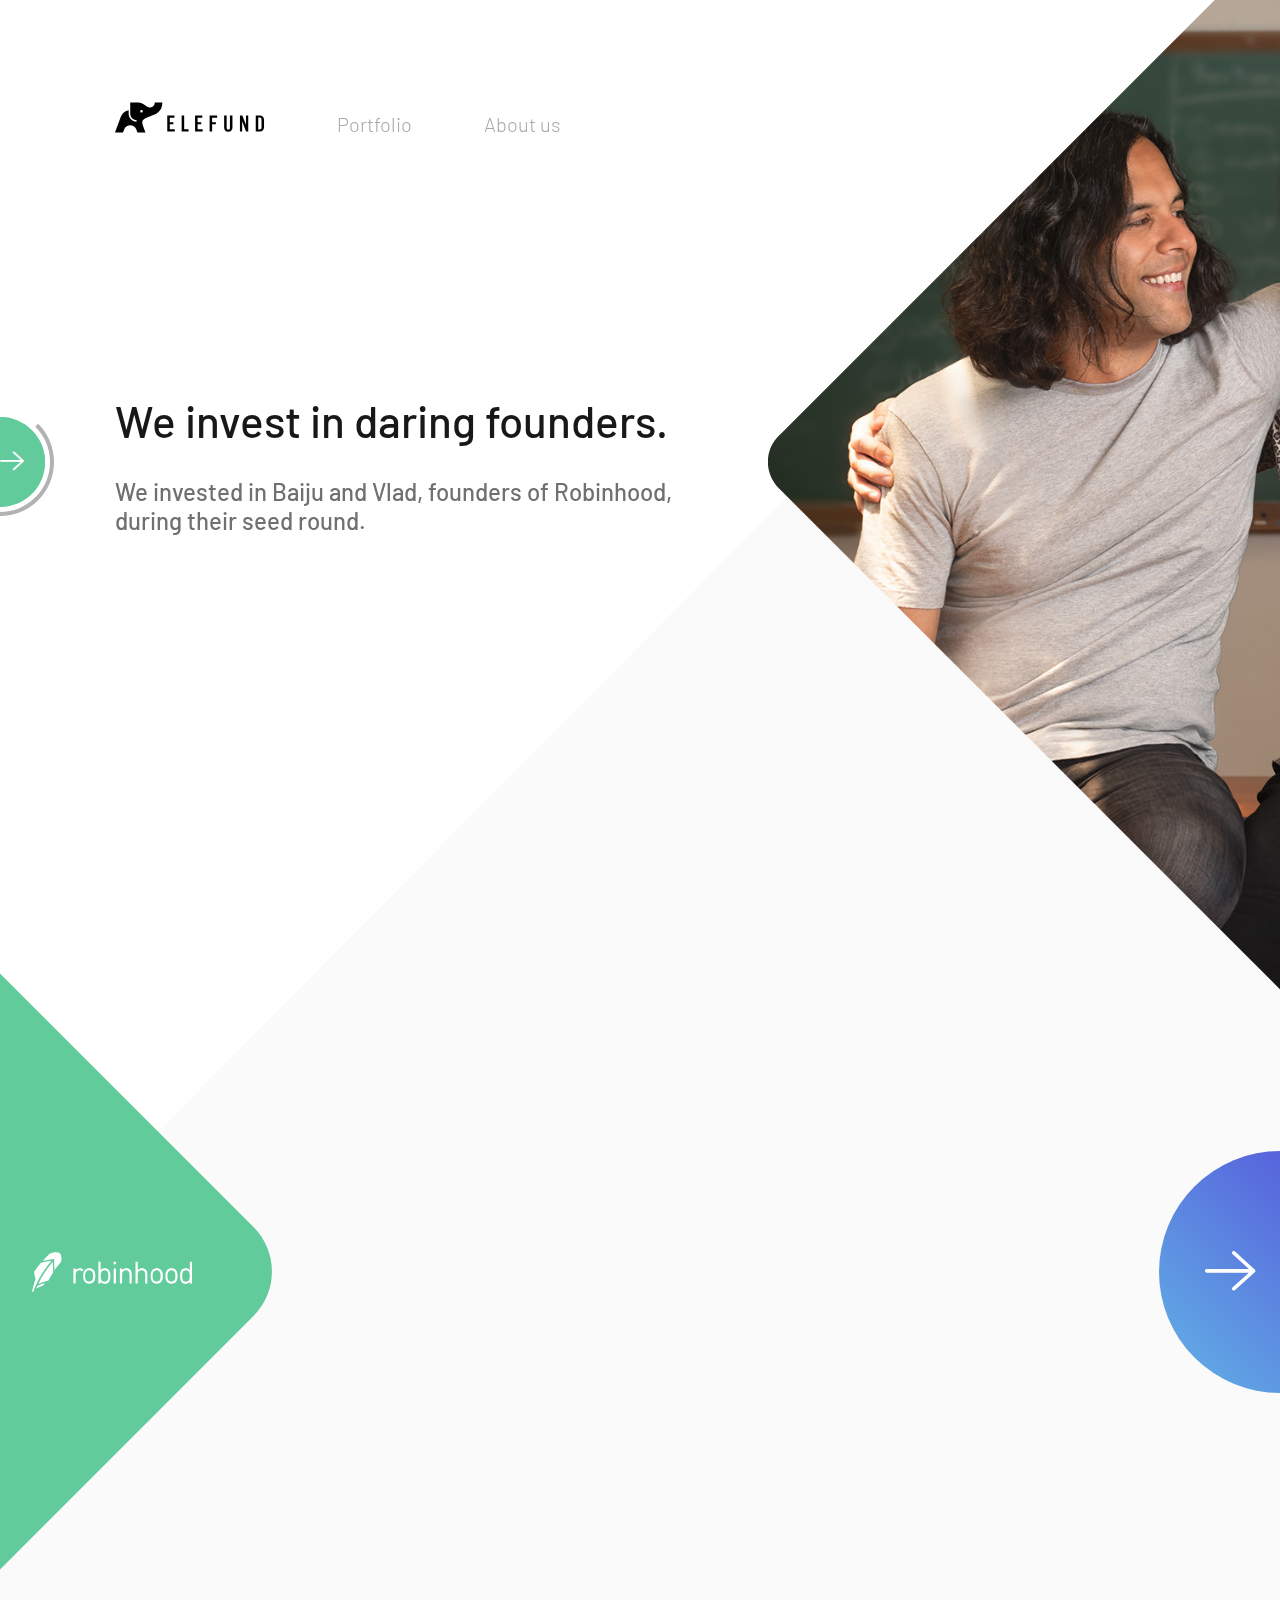
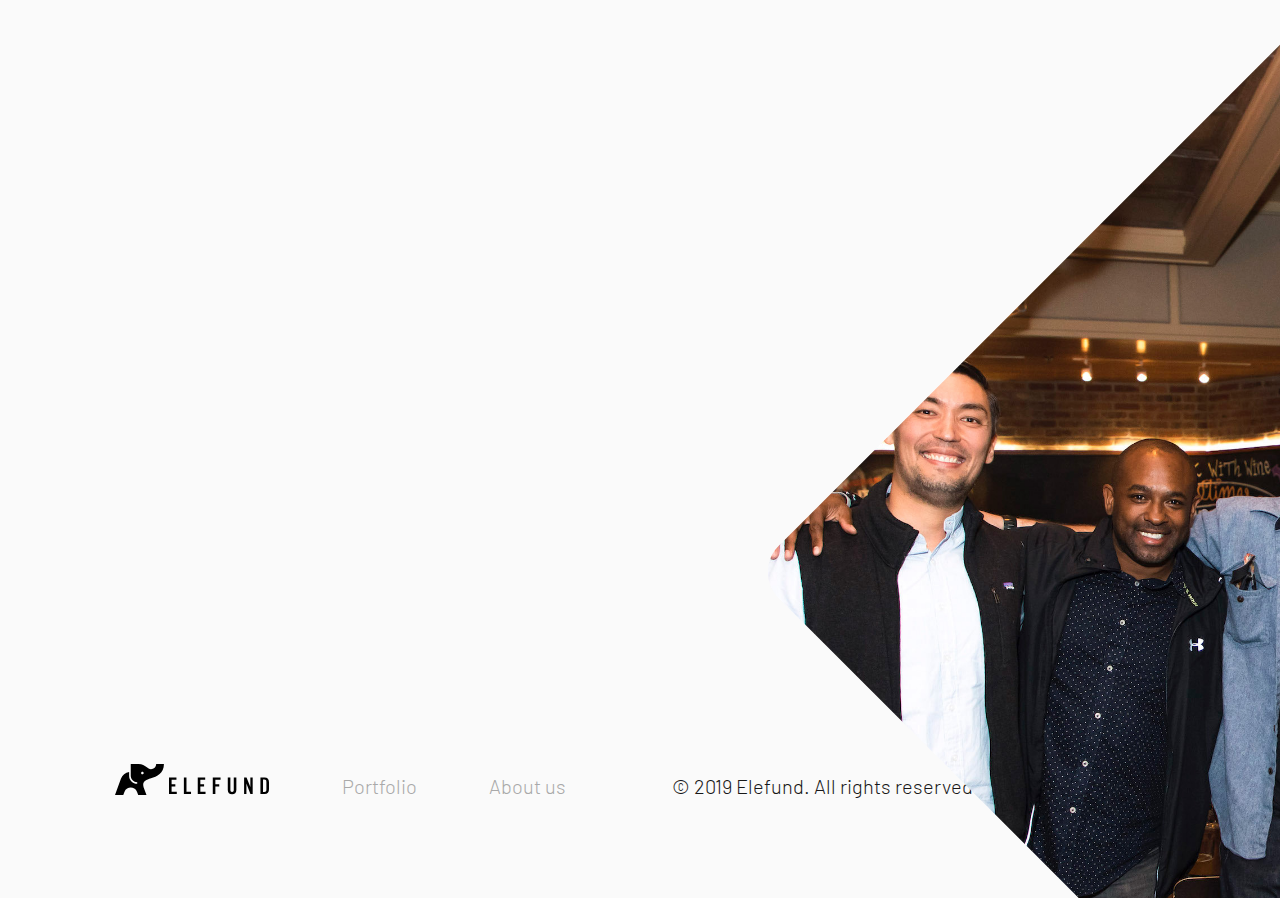
==== commit c7ded2d8: "Bump" ====
--- a/index.html
+++ b/index.html
@@ -42,9 +42,9 @@
         <div class="js-slider" id="home-slider">
           <div class="content-section js-slider-item">
             <div class="container">
-              <div class="content-shrink-wide no-mobile-padding">
-                <h1>We invest in daring founders.</h1>
-                <p class="lead">We invested in Baiju and Vlad, founders of Robinhood, during their seed&nbsp;round.</p>
+              <div class="content-shrink-wide no-mobile-padding animated-section">
+                <h1 class="animate-element">We invest in daring founders.</h1>
+                <p class="lead animate-element-delay">We invested in Baiju and Vlad, founders of Robinhood, during their seed&nbsp;round.</p>
               </div>
             </div>
             <div class="content-image content-image-filler">
@@ -85,9 +85,9 @@
         <div class="js-slider" id="portfolio-slider">
           <div class="js-slider-item">
             <div class="container">
-              <div class="content-shrink-wide content-centered">
-                <h2>We’ve invested in transformational companies like Robinhood, Carta, and Calm.</h2>
-                <p class="lead"><a href="/portfolio">View our portfolio<i class="icomoon icomoon-pad-left icon-arrow-right"></i></a></p>
+              <div class="content-shrink-wide content-centered animated-section">
+                <h2 class="animate-element">We’ve invested in transformational companies like Robinhood, Carta, and Calm.</h2>
+                <p class="lead animate-element-delay"><a href="/portfolio">View our portfolio<i class="icomoon icomoon-pad-left icon-arrow-right"></i></a></p>
               </div>
             </div>
             <div class="logo-clip brand-robinhood"><img class="img" src="/images/brands/robinhood.svg" width="160" height="63" alt="Robinhood"></div>
@@ -115,9 +115,9 @@
       </section>
     </div>
     <div class="overflow">
-      <section class="content-section page-home-last animated-section">
+      <section class="content-section page-home-last">
         <div class="container">
-          <div class="content-shrink">
+          <div class="content-shrink animated-section">
             <h2 class="animate-element">We’re a team of world class operators and investors.</h2>
             <p class="animate-element-delay"><a class="btn" href="/about">Learn about us<i class="icomoon icomoon-pad-left icon-arrow-right"></i><img class="btn-bg" src="[data-uri]" width="328" height="68" alt=""></a></p>
           </div>
--- a/stylesheets/styles.css
+++ b/stylesheets/styles.css
@@ -1 +1 @@
-/*! normalize.css v8.0.1 | MIT License | github.com/necolas/normalize.css */html{line-height:1.15;-webkit-text-size-adjust:100%}body{margin:0}main{display:block}h1{font-size:2em;margin:.67em 0}hr{box-sizing:content-box;height:0;overflow:visible}pre{font-family:monospace,monospace;font-size:1em}a{background-color:transparent}abbr[title]{border-bottom:none;text-decoration:underline;-webkit-text-decoration:underline dotted;text-decoration:underline dotted}b,strong{font-weight:bolder}code,kbd,samp{font-family:monospace,monospace;font-size:1em}small{font-size:80%}sub,sup{font-size:75%;line-height:0;position:relative;vertical-align:baseline}sub{bottom:-.25em}sup{top:-.5em}img{border-style:none}button,input,optgroup,select,textarea{font-family:inherit;font-size:100%;line-height:1.15;margin:0}button,input{overflow:visible}button,select{text-transform:none}[type=button],[type=reset],[type=submit],button{-webkit-appearance:button}[type=button]::-moz-focus-inner,[type=reset]::-moz-focus-inner,[type=submit]::-moz-focus-inner,button::-moz-focus-inner{border-style:none;padding:0}[type=button]:-moz-focusring,[type=reset]:-moz-focusring,[type=submit]:-moz-focusring,button:-moz-focusring{outline:1px dotted ButtonText}fieldset{padding:.35em .75em .625em}legend{box-sizing:border-box;color:inherit;display:table;max-width:100%;padding:0;white-space:normal}progress{vertical-align:baseline}textarea{overflow:auto}[type=checkbox],[type=radio]{box-sizing:border-box;padding:0}[type=number]::-webkit-inner-spin-button,[type=number]::-webkit-outer-spin-button{height:auto}[type=search]{-webkit-appearance:textfield;outline-offset:-2px}[type=search]::-webkit-search-decoration{-webkit-appearance:none}::-webkit-file-upload-button{-webkit-appearance:button;font:inherit}details{display:block}summary{display:list-item}[hidden],template{display:none}@font-face{font-family:icomoon;src:url(/fonts/icomoon.woff2) format("woff2"),url(/fonts/icomoon.woff) format("woff");font-weight:400;font-style:normal}.icomoon{font-size:70%}.icomoon:before{font-family:icomoon!important;speak:none;font-style:normal;font-weight:400;font-variant:normal;text-transform:none;line-height:1;-webkit-font-smoothing:antialiased;-moz-osx-font-smoothing:grayscale}.icon-twitter:before{content:"\e900"}.icon-arrow-right:before{content:"\e901"}.icon-close:before{content:"\e902"}.icon-linkedin:before{content:"\e903"}.icon-mail:before{content:"\e904"}.slick-slider{box-sizing:border-box;-webkit-touch-callout:none;-webkit-user-select:none;-moz-user-select:none;-ms-user-select:none;user-select:none;-ms-touch-action:pan-y;touch-action:pan-y;-webkit-tap-highlight-color:transparent}.slick-list,.slick-slider{position:relative;display:block}.slick-list{margin:0;padding:0;height:100%}.slick-list:focus{outline:none}.slick-list.dragging{cursor:pointer;cursor:hand}.slick-slider .slick-list,.slick-slider .slick-track{transform:translateZ(0)}.slick-track{position:relative;left:0;top:0;display:block;margin-left:auto;margin-right:auto;height:100%}.slick-track:after,.slick-track:before{content:"";display:table}.slick-track:after{clear:both}.slick-loading .slick-track{visibility:hidden}.slick-slide{float:left;height:100%;min-height:1px;display:none;outline:none}.slick-slide .content-section{display:-ms-flexbox!important;display:flex!important}.slick-slide.slick-loading img{display:none}.slick-slide.dragging img{pointer-events:none}.slick-initialized .slick-slide{display:-ms-flexbox;display:flex}.slick-loading .slick-slide{visibility:hidden}.slick-vertical .slick-slide{display:block;height:auto;border:1px solid transparent}.slick-arrow.slick-hidden{display:none}*,:after,:before{box-sizing:border-box}body{font:500 20px/1.2 Barlow,sans-serif;color:#181818;position:relative}@media (min-width:1200px){body{font-size:24px}}a{text-decoration:none;color:inherit}img{vertical-align:top}button{cursor:pointer;outline:none}.container{width:100%;max-width:1080px;padding:0 15px;margin-left:auto;margin-right:auto}.body-bg{position:absolute;top:0;left:0;z-index:-1;width:100%;height:100%;display:-ms-flexbox;display:flex;-ms-flex-direction:column;flex-direction:column}.body-bg-cut{width:100%;margin-top:30%}@media (min-width:768px){.body-bg-cut{margin-top:0}}.body-bg-filler{-ms-flex-positive:1;flex-grow:1;background:#fafafa}.h1,h1{font-size:20px;font-weight:500;margin-top:.7em;margin-bottom:.7em}@media (min-width:768px){.h1,h1{font-size:34px}}@media (min-width:1200px){.h1,h1{font-size:44px}}.h2,h2{font-size:20px;font-weight:500;margin-top:.7em;margin-bottom:.7em}@media (min-width:768px){.h2,h2{font-size:30px}}@media (min-width:1200px){.h2,h2{font-size:38px}}.ol li+li,.ul li+li{margin-top:20px}.lead{font-size:16px;color:#707070}.lead a:hover{text-decoration:underline}@media (min-width:768px){.lead{font-size:20px}}@media (min-width:1200px){.lead{font-size:24px}}.icomoon-pad-left{padding-left:12px}.icomoon-pad-right{padding-right:12px}.d-none{display:none!important}@media (min-width:768px){.d-sm-none{display:none!important}}@media (min-width:768px){.d-sm-block{display:block!important}}.site-header{position:relative;z-index:6}.site-footer{font-size:12px;font-weight:300}@media (max-width:767px){.site-footer{padding:0 0 0 40px}}.site-footer .site-nav{display:-ms-flexbox;display:flex;-ms-flex-align:end;align-items:flex-end}@media (max-width:767px){.site-footer .site-nav{-ms-flex-wrap:wrap;flex-wrap:wrap;font-size:12px}}@media (max-width:1199px){.site-footer .site-nav{-ms-flex-wrap:wrap;flex-wrap:wrap;font-size:14px;margin-bottom:40px}}.site-footer .copyright{margin-top:15px}@media (max-width:991px){.site-footer .copyright{width:100%}}@media (min-width:992px){.site-footer .copyright{margin-top:0;margin-left:72px}}@media (min-width:1200px){.site-footer .copyright{margin-top:0;margin-left:106px}}@media (max-width:991px){.site-footer .logo{width:75px;height:16px}}.site-nav{font-weight:300;font-size:20px;line-height:1;margin:20px 0}@media (min-width:768px){.site-nav{margin:102px 0 102px 115px}}.site-nav-list{list-style:none;margin:0;padding:0;display:-ms-flexbox;display:flex;-ms-flex-align:center;align-items:center}@media (min-width:768px){.site-nav-list{-ms-flex-align:end;align-items:flex-end}}.site-nav-item+.site-nav-item{margin-left:10px}@media (min-width:768px){.site-nav-item+.site-nav-item{margin-left:72px}}@media (min-width:768px){.site-nav-item.logo{margin-left:0}}.site-nav-item.active .site-nav-link{color:#181818;text-decoration:none}.site-nav-link{color:#a9a9a9;text-decoration:none}.site-nav-link:hover{text-decoration:underline}.toggle-mobile-menu{padding:10px 16px 10px 0;background:transparent;border:0}.toggle-mobile-menu .line{background:#000;width:16px;height:2px;margin:4px 0}.is-mobile-menu-active{overflow:hidden}.is-mobile-menu-active .site-menu-mobile{display:-ms-flexbox;display:flex;transform:translateX(0)}.is-mobile-menu-active .site-menu-mobile-backdrop{display:block}.site-menu-mobile{display:none;position:fixed;top:0;left:0;width:80%;height:100%;background:#1b1b1b;font-size:15px;text-align:center;display:-ms-flexbox;display:flex;-ms-flex-direction:column;flex-direction:column;color:#fff;z-index:7;padding:36px 0 60px;transform:translateX(-100%);transition:transform .1s linear}.site-menu-mobile-list{list-style:none;padding:0;margin:0;-ms-flex-positive:1;flex-grow:1}.site-menu-mobile-logo{margin-bottom:22px}.site-menu-mobile-link{color:#fff;display:block;padding:15px 30px}.site-menu-mobile-link.is-active{background:#141414}.site-menu-mobile-copyright{font-size:11px}.site-menu-mobile-backdrop{z-index:5;position:fixed;top:0;left:0;width:100%;height:100%;display:none}@keyframes a{0%{width:0}80%{width:0}to{width:120vh}}.content-section{min-height:55vh;position:relative;display:-ms-flexbox;display:flex;-ms-flex-direction:column;flex-direction:column;-ms-flex-pack:center;justify-content:center;padding:0 25px}@media (min-width:768px){.content-section{min-height:80vh;padding:100px}}@media (min-width:992px){.content-section{min-height:100vh;margin-bottom:-10vh}}.content-section.next{min-height:0}@media (max-width:767px){.content-section.next{padding-top:60px}}@media (max-width:767px){.content-section.hero{min-height:calc(100vh - 76px);padding-top:240px;padding-bottom:0}.content-section.hero .container{position:relative;z-index:2}}@media (min-width:768px){.content-section.hero{margin-top:-224px}}@media (min-width:992px){.content-section.hero-about{min-height:100vh}}@media (min-width:1200px){.content-section.hero-about .img-clip img{margin-top:9vh;height:94%}}@media (max-width:991px){.content-section.page-home-portfolio{padding-top:0;padding-bottom:0;min-height:40vh}}.content-section.page-home-last{min-height:80vh}@media (max-width:767px){.content-section.page-home-last{min-height:40vh;-ms-flex-pack:start;justify-content:flex-start;margin-bottom:15vh}.content-section.page-home-last .content-image{top:6vh}}@media (max-width:991px){.content-section.page-home-last{padding-top:0}}@media (min-width:1200px){.content-section.page-home-last .content-image img{object-position:25% top}}.content-section.page-home-last .container{z-index:2}.content-section.page-about-last{min-height:80vh}@media (max-width:991px){.content-section.slick-slide{padding-bottom:0}}.content-shrink{max-width:70%}@media (min-width:768px){.content-shrink{max-width:60%}}@media (min-width:992px){.content-shrink{max-width:38%}}.content-shrink-wide{max-width:54%}@media (max-width:767px){.content-shrink-wide{max-width:68%;padding-left:10%}}@media (max-width:991px){.content-shrink-wide{padding-left:15%}}.content-shrink-wide.no-mobile-padding{padding-left:0}.content-image{position:absolute;top:-23%;left:54%;width:90%;z-index:1}.content-image:before{content:"";display:block;padding-bottom:100%}@media (min-width:768px){.content-image{top:-25vh;left:60%;width:120vh}}@media (min-width:992px){.content-image{top:-10vh}}.content-image img{display:block;position:absolute;top:0;left:0;width:100%;height:100%;object-fit:cover;object-position:center}.content-image.top{top:0}.content-image.left{left:auto;right:60%}.content-image-filler{z-index:2}.content-image-filler .filler{display:none;visibility:hidden;width:0;background:transparent;border-radius:50%;transform:translateY(-50%);position:absolute;top:50%;left:0;transition:width .5s ease-in;z-index:2}.content-image-filler .filler:before{content:"";display:block;padding-bottom:100%}.content-image-filler .filler.animate{background:#62cb9c;visibility:visible;animation:a 5s ease-in forwards 1}@media (min-width:768px){.content-image-filler .filler{display:block}}.content-centered{margin-left:auto;margin-right:auto}.btn{color:#fff;width:328px;padding:20px 50px;display:inline-block;vertical-align:top;position:relative}@media (max-width:767px){.btn{font-size:16px;width:216px;padding:13px 26px}}.btn:hover .btn-bg{filter:drop-shadow(0 16px 32px rgba(0,0,0,.4))}.btn-bg{position:absolute;top:0;left:0;width:100%;height:100%;object-fit:contain;z-index:-1;transition:filter .2s ease-in}.btn-round-blue{position:absolute;top:50%;right:0;padding:0 0 0 10px;width:48px;height:96px;background-image:linear-gradient(225deg,#5763dc,#62b4e6);display:-ms-flexbox;display:flex;-ms-flex-direction:column;flex-direction:column;-ms-flex-align:center;align-items:center;-ms-flex-pack:center;justify-content:center;color:#fff;font-size:30px;line-height:1;border:0;border-radius:48px 0 0 48px;cursor:pointer;transform:translateY(-50%);transition:box-shadow .2s ease-in-out}.btn-round-blue:hover{box-shadow:0 16px 32px 0 rgba(0,0,0,.4)}@media (min-width:992px){.btn-round-blue{width:121px;height:242px;border-radius:121px 0 0 121px;font-size:72px;padding:0 0 0 20px}}.btn-contact{width:36px;height:36px;font-size:20px;line-height:36px;border-radius:7px;text-align:center;display:block;color:#fff;transition:box-shadow .2s ease-in-out}.btn-contact:hover{box-shadow:0 16px 32px 0 rgba(0,0,0,.4)}.btn-contact .icomoon{vertical-align:top}@media (min-width:768px){.btn-contact{width:60px;height:60px;line-height:60px;font-size:40px}}.btn-linkedin{background:#0077b5}.btn-twitter{background:#00acee}.btn-mail{background:#ff5d4b}.overflow{overflow:hidden}.separator-xs{height:5px}.separator-sm{height:10px}.separator{height:20px}.separator-md{height:30px}.separator-lg{height:40px}.is-modal-active{overflow:hidden}.is-modal-active .modal{display:block}.modal{display:none;position:fixed;z-index:10}.modal,.modal-backdrop{top:0;left:0;width:100%;height:100%}.modal-backdrop{position:absolute;z-index:11;background:rgba(0,0,0,.75)}.modal-container{position:absolute;z-index:12;top:50%;left:50%;width:805px;max-width:calc(100% - 40px);max-height:calc(100% - 40px);padding:20px;background:#fff;border-radius:24px;transform:translate(-50%,-50%);display:-ms-flexbox;display:flex}@media (max-width:767px){.modal-container{font-size:16px}}@media (min-width:768px){.modal-container{padding:70px 77px}}.modal-close{position:absolute;top:15px;right:15px;background:transparent;border:0;box-shadow:none;cursor:pointer;font-size:18px;padding:10px}@media (min-width:768px){.modal-close{top:37px;right:37px;font-size:24px}}.modal-body{max-height:100%;overflow:auto}.company-head,.company-logo{display:-ms-flexbox;display:flex;-ms-flex-align:center;align-items:center}.company-logo{width:100px;height:100px;-ms-flex-pack:center;justify-content:center;border-radius:24px}.company-logo .img{max-width:70%;max-height:70%}@media (min-width:768px){.company-logo{width:208px;height:208px}}.company-info{padding-left:30px}@media (min-width:768px){.company-info{padding-left:84px}}.company-info .lead{margin-top:14px;margin-bottom:0}.company-name{margin:0}.company-body{color:#707070;margin-top:34px;margin-bottom:46px}@media (min-width:768px){.company-body{margin-top:68px;margin-bottom:95px}}.company-footer{text-align:right}.company-footer a:hover{text-decoration:underline}.company-footer a+a{margin-left:30px}.img-clip{position:absolute;top:0;left:0;width:100%;height:100%;-webkit-mask-image:url([data-uri]);mask-image:url([data-uri]);-webkit-mask-repeat:no-repeat;mask-repeat:no-repeat;-webkit-mask-size:auto 100%;mask-size:auto 100%;-webkit-mask-position:center;mask-position:center}.logo-clip{z-index:1;position:absolute;top:50%;left:-5%;transform:translate(-50%,-50%);width:40vw;font-size:100px;color:#fff;display:-ms-flexbox;display:flex;-ms-flex-align:center;align-items:center;-ms-flex-pack:end;justify-content:flex-end}.logo-clip:before{content:"";display:block;width:100%;padding-bottom:100%;border-radius:63px;position:absolute;top:50%;left:50%;transform:translate(-50%,-50%) rotate(-45deg)}@media (max-width:1199px){.logo-clip{font-size:62px}.logo-clip:before{width:100%;padding-bottom:100%;transform:translate(-50%,-50%) rotate(-45deg);border-radius:40px}.logo-clip .img{width:auto;height:40px}}@media (min-width:992px) and (max-width:1199px){.logo-clip:before{transform:translate(-56%,-50%) rotate(-45deg)}.logo-clip .img{min-width:120px;height:30px;object-fit:contain;object-position:center}}@media (max-width:767px){.logo-clip:before{border-radius:20px}.logo-clip .img{height:16px;left:4vw}}.logo-clip.brand-robinhood:before{background:#62cb9c}.logo-clip.brand-carta:before{background:#4895e5}.logo-clip.brand-calm:before{background-image:linear-gradient(180deg,#5863dd,#61b1e6)}.logo-clip.brand-twitter:before{background:#4c9eeb}.logo-clip .icomoon,.logo-clip .img{position:relative;z-index:2}@keyframes b{0%{transform:rotate(135deg)}to{transform:rotate(315deg)}}@keyframes c{0%{left:0;transform:translate(-50%,-50%)}80%{left:0;transform:translate(-50%,-50%)}to{left:60.6vw;transform:translateY(-50%)}}@media (min-width:992px){@keyframes c{0%{left:0;transform:translate(-50%,-50%)}80%{left:0;transform:translate(-50%,-50%)}to{left:60.45vw;transform:translateY(-50%)}}}.hero-section-arrow{width:48px;height:48px;background:#62cb9c;color:#fff;font-size:16px;border:0;transform:translateX(-50%);border-radius:0 50% 50% 0;padding-left:28px;display:-ms-flexbox;display:flex;-ms-flex-direction:column;flex-direction:column;-ms-flex-pack:center;justify-content:center;-ms-flex-align:start;align-items:flex-start;position:relative;z-index:4}@media (min-width:768px){.hero-section-arrow{width:90px;height:90px;font-size:34px;padding-left:45px}.hero-section-arrow.loader:before{content:"";display:block;width:108px;height:108px;border:4px solid #b2b2b2;border-color:transparent #b2b2b2 #b2b2b2 transparent;position:absolute;top:-9px;left:-9px;border-radius:50%;visibility:hidden}.hero-section-arrow.loader.animate:before{visibility:visible;animation:b 3.3s ease-in forwards}}.hero-section-arrow-block{position:absolute;height:31%;top:0;left:0;display:-ms-flexbox;display:flex;-ms-flex-direction:column;flex-direction:column;-ms-flex-pack:center;justify-content:center}@media (min-width:768px){.hero-section-arrow-block{height:69vh}}@media (min-width:992px){.hero-section-arrow-block{height:100vh}}.hero-section-arrow-mover{display:none}@media (min-width:768px){.hero-section-arrow-mover{width:90px;height:90px;background:#62cb9c;display:block;z-index:3;border-radius:50%;position:absolute;top:50%;transform:translate(-50%,-50%);visibility:hidden}.hero-section-arrow-mover.animate{visibility:visible;animation:c 4.15s ease-in forwards}}.hero-section-slider{position:relative}@media (max-width:767px){.hero-section-slider{padding-bottom:0}}@media (min-width:768px){.hero-section-slider{margin-top:-224px}}.portfolio-grid{display:-ms-flexbox;display:flex;-ms-flex-wrap:wrap;flex-wrap:wrap;-ms-flex-align:stretch;align-items:stretch;margin:0 -10px;padding:0;list-style:none}@media (min-width:1200px){.portfolio-grid{margin:0 -40px}}.portfolio-item{padding:20px 10px 0;width:50%}@media (min-width:768px){.portfolio-item{width:25%}}@media (min-width:1200px){.portfolio-item{padding:64px 40px 0}}.portfolio-link{background:#fff;display:-ms-flexbox;display:flex;-ms-flex-direction:column;flex-direction:column;-ms-flex-pack:center;justify-content:center;-ms-flex-align:center;align-items:center;padding-bottom:100%;position:relative;border-radius:24px;transition:box-shadow .2s linear}.portfolio-link:hover{box-shadow:0 16px 32px rgba(0,0,0,.4)}.portfolio-image{max-width:90px;max-height:90px;position:absolute;top:50%;left:50%;transform:translate(-50%,-50%)}@media (min-width:992px){.portfolio-image{max-width:118px;max-height:118px}}.brand-calm{background-image:linear-gradient(0,#5863dd,#61b1e6)}.brand-robinhood{background:#62cb9c}.brand-carta{background:#4895e5}.brand-citybldr{background:#59b4e4}.brand-boost{background:#882366}.brand-pie-insurance{background:#ff961a}.brand-commonstock{background:#6ce5bf}.brand-nimbella{background:#4d7188}.brand-workramp{background:#336bc3}.brand-secfi{background:#4962dd}.brand-capture-technologies{background:#ffbe00}.brand-landed{background:#4aa270}.brand-beyond-games{background-image:linear-gradient(90deg,#dc4a63,#f7cf47)}.brand-pogoseat{background:#ac352a}.brand-astranis{background:#5cc4c0}.brand-fleet{background:#4cb2a2}.brand-radar{background:#7bf79f}.brand-hyperloop-one{background:#000}.brand-ubeam{background:#4ba6e1}.brand-fastly{background:#ff282d}.brand-loona{background:#0d031d}.brand-achroma{background:#1dc1dd}.brand-10by10,.brand-hotel-engine{background:#000}.brand-careport-health{background:#449bd8}.brand-handle{background:#367ef9}.team-list{list-style:none;margin:0;padding:0}.team-item+.team-item{margin-top:135px}@media (min-width:768px){.team-item{display:-ms-flexbox;display:flex;-ms-flex-align:start;align-items:flex-start}.team-item+.team-item{margin-top:256px}}.team-avatar{border-radius:24px;-ms-flex-negative:0;flex-shrink:0}@media (max-width:767px){.team-avatar{width:128px;height:128px;border-radius:10px;margin-bottom:20px}}@media (max-width:1199px){.team-avatar{width:160px;height:160px;border-radius:14px}}@media (min-width:768px){.team-info{padding-left:36px}}@media (min-width:1200px){.team-info{padding-left:86px}}.team-links{list-style:none;margin:0;padding:0;display:-ms-flexbox;display:flex}.team-links-item{margin-right:20px}@media (max-width:767px){.team-links-item{margin-right:10px}}.team-name{margin-top:0}.latest-tweet ul{padding:0;list-style:none}.js-slider>.js-slider-item:not(:first-child),.latest-tweet .interact{display:none}.animate-element{transition:opacity .4s linear,transform .4s linear}.animate-element.offset{opacity:0;transform:translateY(30%)}.animate-element-delay{transition:opacity .4s linear,transform .4s linear;transition-delay:.05s}.animate-element-delay.offset{opacity:0;transform:translateY(30%)}.home-portfolio-section{padding-left:0;padding-right:0}@media (max-width:767px){.content-section.hero-about{min-height:calc(59vh - 76px);padding-top:0}.content-section.hero-about .content-shrink-wide{padding-left:0}.content-section.hero-about .content-image{top:-25%}}+/*! normalize.css v8.0.1 | MIT License | github.com/necolas/normalize.css */html{line-height:1.15;-webkit-text-size-adjust:100%}body{margin:0}main{display:block}h1{font-size:2em;margin:.67em 0}hr{box-sizing:content-box;height:0;overflow:visible}pre{font-family:monospace,monospace;font-size:1em}a{background-color:transparent}abbr[title]{border-bottom:none;text-decoration:underline;-webkit-text-decoration:underline dotted;text-decoration:underline dotted}b,strong{font-weight:bolder}code,kbd,samp{font-family:monospace,monospace;font-size:1em}small{font-size:80%}sub,sup{font-size:75%;line-height:0;position:relative;vertical-align:baseline}sub{bottom:-.25em}sup{top:-.5em}img{border-style:none}button,input,optgroup,select,textarea{font-family:inherit;font-size:100%;line-height:1.15;margin:0}button,input{overflow:visible}button,select{text-transform:none}[type=button],[type=reset],[type=submit],button{-webkit-appearance:button}[type=button]::-moz-focus-inner,[type=reset]::-moz-focus-inner,[type=submit]::-moz-focus-inner,button::-moz-focus-inner{border-style:none;padding:0}[type=button]:-moz-focusring,[type=reset]:-moz-focusring,[type=submit]:-moz-focusring,button:-moz-focusring{outline:1px dotted ButtonText}fieldset{padding:.35em .75em .625em}legend{box-sizing:border-box;color:inherit;display:table;max-width:100%;padding:0;white-space:normal}progress{vertical-align:baseline}textarea{overflow:auto}[type=checkbox],[type=radio]{box-sizing:border-box;padding:0}[type=number]::-webkit-inner-spin-button,[type=number]::-webkit-outer-spin-button{height:auto}[type=search]{-webkit-appearance:textfield;outline-offset:-2px}[type=search]::-webkit-search-decoration{-webkit-appearance:none}::-webkit-file-upload-button{-webkit-appearance:button;font:inherit}details{display:block}summary{display:list-item}[hidden],template{display:none}@font-face{font-family:icomoon;src:url(/fonts/icomoon.woff2) format("woff2"),url(/fonts/icomoon.woff) format("woff");font-weight:400;font-style:normal}.icomoon{font-size:70%}.icomoon:before{font-family:icomoon!important;speak:none;font-style:normal;font-weight:400;font-variant:normal;text-transform:none;line-height:1;-webkit-font-smoothing:antialiased;-moz-osx-font-smoothing:grayscale}.icon-twitter:before{content:"\e900"}.icon-arrow-right:before{content:"\e901"}.icon-close:before{content:"\e902"}.icon-linkedin:before{content:"\e903"}.icon-mail:before{content:"\e904"}.slick-slider{box-sizing:border-box;-webkit-touch-callout:none;-webkit-user-select:none;-moz-user-select:none;-ms-user-select:none;user-select:none;-ms-touch-action:pan-y;touch-action:pan-y;-webkit-tap-highlight-color:transparent}.slick-list,.slick-slider{position:relative;display:block}.slick-list{margin:0;padding:0;height:100%}.slick-list:focus{outline:none}.slick-list.dragging{cursor:pointer;cursor:hand}.slick-slider .slick-list,.slick-slider .slick-track{transform:translateZ(0)}.slick-track{position:relative;left:0;top:0;display:block;margin-left:auto;margin-right:auto;height:100%}.slick-track:after,.slick-track:before{content:"";display:table}.slick-track:after{clear:both}.slick-loading .slick-track{visibility:hidden}.slick-slide{float:left;height:100%;min-height:1px;display:none;outline:none}.slick-slide .content-section{display:-ms-flexbox!important;display:flex!important}.slick-slide.slick-loading img{display:none}.slick-slide.dragging img{pointer-events:none}.slick-initialized .slick-slide{display:-ms-flexbox;display:flex}.slick-loading .slick-slide{visibility:hidden}.slick-vertical .slick-slide{display:block;height:auto;border:1px solid transparent}.slick-arrow.slick-hidden{display:none}*,:after,:before{box-sizing:border-box}body{font:500 20px/1.2 Barlow,sans-serif;color:#181818;position:relative}@media (min-width:1200px){body{font-size:24px}}a{text-decoration:none;color:inherit}img{vertical-align:top}button{cursor:pointer;outline:none}.container{width:100%;max-width:1080px;padding:0 15px;margin-left:auto;margin-right:auto}.body-bg{position:absolute;top:0;left:0;z-index:-1;width:100%;height:100%;display:-ms-flexbox;display:flex;-ms-flex-direction:column;flex-direction:column}.body-bg-cut{width:100%;margin-top:30%}@media (min-width:768px){.body-bg-cut{margin-top:0}}.body-bg-filler{-ms-flex-positive:1;flex-grow:1;background:#fafafa}.h1,h1{font-size:20px;font-weight:500;margin-top:.7em;margin-bottom:.7em}@media (min-width:768px){.h1,h1{font-size:34px}}@media (min-width:1200px){.h1,h1{font-size:44px}}.h2,h2{font-size:20px;font-weight:500;margin-top:.7em;margin-bottom:.7em}@media (min-width:768px){.h2,h2{font-size:30px}}@media (min-width:1200px){.h2,h2{font-size:38px}}.ol li+li,.ul li+li{margin-top:20px}.lead{font-size:16px;color:#707070}.lead a:hover{text-decoration:underline}@media (min-width:768px){.lead{font-size:20px}}@media (min-width:1200px){.lead{font-size:24px}}.icomoon-pad-left{padding-left:12px}.icomoon-pad-right{padding-right:12px}.d-none{display:none!important}@media (min-width:768px){.d-sm-none{display:none!important}}@media (min-width:768px){.d-sm-block{display:block!important}}.site-header{position:relative;z-index:6}.site-footer{font-size:12px;font-weight:300}@media (max-width:767px){.site-footer{padding:0 0 0 40px}}.site-footer .site-nav{display:-ms-flexbox;display:flex;-ms-flex-align:end;align-items:flex-end}@media (max-width:767px){.site-footer .site-nav{-ms-flex-wrap:wrap;flex-wrap:wrap;font-size:12px}}@media (max-width:1199px){.site-footer .site-nav{-ms-flex-wrap:wrap;flex-wrap:wrap;font-size:14px;margin-bottom:40px}}.site-footer .copyright{margin-top:15px}@media (max-width:991px){.site-footer .copyright{width:100%}}@media (min-width:992px){.site-footer .copyright{margin-top:0;margin-left:72px}}@media (min-width:1200px){.site-footer .copyright{margin-top:0;margin-left:106px}}@media (max-width:991px){.site-footer .logo{width:75px;height:16px}}.site-nav{font-weight:300;font-size:20px;line-height:1;margin:20px 0}@media (min-width:768px){.site-nav{margin:102px 0 102px 115px}}.site-nav-list{list-style:none;margin:0;padding:0;display:-ms-flexbox;display:flex;-ms-flex-align:end;align-items:flex-end}.site-nav-item+.site-nav-item{margin-left:10px}@media (min-width:768px){.site-nav-item+.site-nav-item{margin-left:72px}}@media (min-width:768px){.site-nav-item.logo{margin-left:0}}.site-nav-item.active .site-nav-link{color:#181818;font-weight:500;text-decoration:none}.site-nav-link{color:#a9a9a9;text-decoration:none}.site-nav-link:hover{text-decoration:underline}.toggle-mobile-menu{padding:10px 16px 10px 0;background:transparent;border:0}.toggle-mobile-menu .line{background:#000;width:16px;height:2px;margin:4px 0}.is-mobile-menu-active{overflow:hidden}.is-mobile-menu-active .site-menu-mobile{display:-ms-flexbox;display:flex;transform:translateX(0)}.is-mobile-menu-active .site-menu-mobile-backdrop{display:block}.site-menu-mobile{display:none;position:fixed;top:0;left:0;width:80%;height:100%;background:#1b1b1b;font-size:15px;text-align:center;display:-ms-flexbox;display:flex;-ms-flex-direction:column;flex-direction:column;color:#fff;z-index:7;padding:36px 0 60px;transform:translateX(-100%);transition:transform .1s linear}.site-menu-mobile-list{list-style:none;padding:0;margin:0;-ms-flex-positive:1;flex-grow:1}.site-menu-mobile-logo{margin-bottom:22px}.site-menu-mobile-link{color:#fff;display:block;padding:15px 30px}.site-menu-mobile-link.is-active{background:#141414}.site-menu-mobile-copyright{font-size:11px}.site-menu-mobile-backdrop{z-index:5;position:fixed;top:0;left:0;width:100%;height:100%;display:none}@keyframes a{0%{width:0}80%{width:0}to{width:120vh}}.content-section{min-height:55vh;position:relative;display:-ms-flexbox;display:flex;-ms-flex-direction:column;flex-direction:column;-ms-flex-pack:center;justify-content:center;padding:0 25px}@media (min-width:768px){.content-section{min-height:80vh;padding:100px}}@media (min-width:992px){.content-section{min-height:100vh;margin-bottom:-10vh}}.content-section.next{min-height:0}@media (max-width:767px){.content-section.next{padding-top:60px}}@media (max-width:767px){.content-section.hero{min-height:calc(100vh - 76px);padding-top:240px;padding-bottom:0}.content-section.hero .container{position:relative;z-index:2}}@media (min-width:768px){.content-section.hero{margin-top:-224px}}@media (min-width:992px){.content-section.hero-about{min-height:100vh}}@media (min-width:1200px){.content-section.hero-about .img-clip img{margin-top:9vh;height:94%}}@media (max-width:991px){.content-section.page-home-portfolio{padding-top:0;padding-bottom:0;min-height:40vh}}.content-section.page-home-last{min-height:80vh}@media (max-width:767px){.content-section.page-home-last{min-height:40vh;-ms-flex-pack:start;justify-content:flex-start;margin:15vh 0}.content-section.page-home-last .content-image{top:6vh}}@media (max-width:991px){.content-section.page-home-last{padding-top:0}}@media (min-width:1200px){.content-section.page-home-last .content-image img{object-position:25% top}}.content-section.page-home-last .container{z-index:2}.content-section.page-about-last{min-height:80vh}.content-section.page-about-last ol{padding-left:1em}@media (max-width:991px){.content-section.slick-slide{padding-bottom:0}}.content-shrink{max-width:70%}@media (min-width:768px){.content-shrink{max-width:60%}}@media (min-width:992px){.content-shrink{max-width:38%}}.content-shrink-wide{max-width:54%}@media (max-width:450px){.content-shrink-wide{max-width:68%;padding-left:10%}}@media (max-width:991px){.content-shrink-wide{padding-left:15%}}.content-shrink-wide.no-mobile-padding{padding-left:0}.content-image{position:absolute;top:-23%;left:54%;width:90%;z-index:1}.content-image:before{content:"";display:block;padding-bottom:100%}@media (min-width:768px){.content-image{top:-25vh;left:60%;width:120vh}}@media (min-width:992px){.content-image{top:-10vh}}.content-image img{display:block;position:absolute;top:0;left:0;width:100%;height:100%;object-fit:cover;object-position:center}.content-image.top{top:0}.content-image.left{left:auto;right:60%}.content-image-filler{z-index:2}.content-image-filler .filler{display:none;visibility:hidden;width:0;background:transparent;border-radius:50%;transform:translateY(-50%);position:absolute;top:50%;left:0;transition:width .5s ease-in;z-index:2}.content-image-filler .filler:before{content:"";display:block;padding-bottom:100%}.content-image-filler .filler.animate{background:#62cb9c;visibility:visible;animation:a 5s ease-in forwards 1}@media (min-width:768px){.content-image-filler .filler{display:block}}.content-centered{margin-left:auto;margin-right:auto}.btn{color:#fff;width:328px;padding:20px 50px;display:inline-block;vertical-align:top;position:relative}@media (max-width:767px){.btn{font-size:16px;width:216px;padding:13px 26px}}.btn:hover .btn-bg{filter:drop-shadow(0 16px 32px rgba(0,0,0,.4))}.btn-bg{position:absolute;top:0;left:0;width:100%;height:100%;object-fit:contain;z-index:-1;transition:filter .2s ease-in}.btn-round-blue{position:absolute;top:50%;right:0;padding:0 0 0 10px;width:48px;height:96px;background-image:linear-gradient(225deg,#5763dc,#62b4e6);display:-ms-flexbox;display:flex;-ms-flex-direction:column;flex-direction:column;-ms-flex-align:center;align-items:center;-ms-flex-pack:center;justify-content:center;color:#fff;font-size:30px;line-height:1;border:0;border-radius:48px 0 0 48px;cursor:pointer;transform:translateY(-50%);transition:box-shadow .2s ease-in-out}.btn-round-blue:hover{box-shadow:0 16px 32px 0 rgba(0,0,0,.4)}@media (min-width:992px){.btn-round-blue{width:121px;height:242px;border-radius:121px 0 0 121px;font-size:72px;padding:0 0 0 20px}}.btn-contact{width:36px;height:36px;font-size:20px;line-height:36px;border-radius:7px;text-align:center;display:block;color:#fff;transition:box-shadow .2s ease-in-out}.btn-contact:hover{box-shadow:0 16px 32px 0 rgba(0,0,0,.4)}.btn-contact .icomoon{vertical-align:top}@media (min-width:768px){.btn-contact{width:60px;height:60px;line-height:60px;font-size:40px}}.btn-linkedin{background:#0077b5}.btn-twitter{background:#00acee}.btn-mail{background:#ff5d4b}.overflow{overflow:hidden}.separator-xs{height:5px}.separator-sm{height:10px}.separator{height:20px}.separator-md{height:30px}.separator-lg{height:40px}.is-modal-active{overflow:hidden}.is-modal-active .modal{display:block}.modal{display:none;position:fixed;z-index:10}.modal,.modal-backdrop{top:0;left:0;width:100%;height:100%}.modal-backdrop{position:absolute;z-index:11;background:rgba(0,0,0,.75)}.modal-container{position:absolute;z-index:12;top:50%;left:50%;width:805px;max-width:calc(100% - 40px);max-height:calc(100% - 40px);padding:20px;background:#fff;border-radius:24px;transform:translate(-50%,-50%);display:-ms-flexbox;display:flex}@media (max-width:767px){.modal-container{font-size:16px}}@media (min-width:768px){.modal-container{padding:70px 77px}}.modal-close{position:absolute;top:15px;right:15px;background:transparent;border:0;box-shadow:none;cursor:pointer;font-size:18px;padding:10px}@media (min-width:768px){.modal-close{top:37px;right:37px;font-size:24px}}.modal-body{max-height:100%;overflow:auto}.company-head,.company-logo{display:-ms-flexbox;display:flex;-ms-flex-align:center;align-items:center}.company-logo{width:100px;height:100px;-ms-flex-pack:center;justify-content:center;border-radius:24px}.company-logo .img{max-width:70%;max-height:70%}@media (min-width:768px){.company-logo{width:208px;height:208px}}.company-info{padding-left:30px}@media (min-width:768px){.company-info{padding-left:84px}}.company-info .lead{margin-top:14px;margin-bottom:0}.company-name{margin:0}.company-body{color:#707070;margin-top:34px;margin-bottom:46px}@media (min-width:768px){.company-body{margin-top:68px;margin-bottom:95px}}.company-footer{text-align:right}.company-footer a:hover{text-decoration:underline}.company-footer a+a{margin-left:30px}.img-clip{position:absolute;top:0;left:0;width:100%;height:100%;-webkit-mask-image:url([data-uri]);mask-image:url([data-uri]);-webkit-mask-repeat:no-repeat;mask-repeat:no-repeat;-webkit-mask-size:auto 100%;mask-size:auto 100%;-webkit-mask-position:center;mask-position:center}.logo-clip{z-index:1;position:absolute;top:50%;left:-5%;transform:translate(-50%,-50%);width:40vw;font-size:100px;color:#fff;display:-ms-flexbox;display:flex;-ms-flex-align:center;align-items:center;-ms-flex-pack:end;justify-content:flex-end}.logo-clip:before{content:"";display:block;width:100%;padding-bottom:100%;border-radius:63px;position:absolute;top:50%;left:50%;transform:translate(-50%,-50%) rotate(-45deg)}@media (max-width:1199px){.logo-clip{font-size:62px}.logo-clip:before{width:100%;padding-bottom:100%;transform:translate(-50%,-50%) rotate(-45deg);border-radius:40px}.logo-clip .img{width:auto;height:40px}}@media (min-width:992px) and (max-width:1199px){.logo-clip:before{transform:translate(-56%,-50%) rotate(-45deg)}.logo-clip .img{min-width:120px;height:30px;object-fit:contain;object-position:center}}@media (max-width:767px){.logo-clip:before{border-radius:20px}.logo-clip .img{height:16px;left:4vw}}.logo-clip.brand-robinhood:before{background:#62cb9c}.logo-clip.brand-carta:before{background:#4895e5}.logo-clip.brand-calm:before{background-image:linear-gradient(180deg,#5863dd,#61b1e6)}.logo-clip.brand-twitter:before{background:#4c9eeb}.logo-clip .icomoon,.logo-clip .img{position:relative;z-index:2}@keyframes b{0%{transform:rotate(135deg)}to{transform:rotate(315deg)}}@keyframes c{0%{left:0;transform:translate(-50%,-50%)}80%{left:0;transform:translate(-50%,-50%)}to{left:60.6vw;transform:translateY(-50%)}}@media (min-width:992px){@keyframes c{0%{left:0;transform:translate(-50%,-50%)}80%{left:0;transform:translate(-50%,-50%)}to{left:60.45vw;transform:translateY(-50%)}}}.hero-section-arrow{width:48px;height:48px;background:#62cb9c;color:#fff;font-size:16px;border:0;transform:translateX(-50%);border-radius:0 50% 50% 0;padding-left:28px;display:-ms-flexbox;display:flex;-ms-flex-direction:column;flex-direction:column;-ms-flex-pack:center;justify-content:center;-ms-flex-align:start;align-items:flex-start;position:relative;z-index:4}@media (min-width:768px){.hero-section-arrow{width:90px;height:90px;font-size:34px;padding-left:45px}.hero-section-arrow.loader:before{content:"";display:block;width:108px;height:108px;border:4px solid #b2b2b2;border-color:transparent #b2b2b2 #b2b2b2 transparent;position:absolute;top:-9px;left:-9px;border-radius:50%;visibility:hidden}.hero-section-arrow.loader.animate:before{visibility:visible;animation:b 3.3s ease-in forwards}}.hero-section-arrow-block{position:absolute;height:31%;top:0;left:0;display:-ms-flexbox;display:flex;-ms-flex-direction:column;flex-direction:column;-ms-flex-pack:center;justify-content:center}@media (min-width:768px){.hero-section-arrow-block{height:69vh}}@media (min-width:992px){.hero-section-arrow-block{height:100vh}}.hero-section-arrow-mover{display:none}@media (min-width:768px){.hero-section-arrow-mover{width:90px;height:90px;background:#62cb9c;display:block;z-index:3;border-radius:50%;position:absolute;top:50%;transform:translate(-50%,-50%);visibility:hidden}.hero-section-arrow-mover.animate{visibility:visible;animation:c 4.15s ease-in forwards}}.hero-section-slider{position:relative}@media (max-width:767px){.hero-section-slider{padding-bottom:0}}@media (min-width:768px){.hero-section-slider{margin-top:-224px}}.portfolio-grid{display:-ms-flexbox;display:flex;-ms-flex-wrap:wrap;flex-wrap:wrap;-ms-flex-align:stretch;align-items:stretch;margin:0 -10px;padding:0;list-style:none}@media (min-width:1200px){.portfolio-grid{margin:0 -40px}}.portfolio-item{padding:20px 10px 0;width:50%}@media (min-width:768px){.portfolio-item{width:25%}}@media (min-width:1200px){.portfolio-item{padding:64px 40px 0}}.portfolio-link{background:#fff;display:-ms-flexbox;display:flex;-ms-flex-direction:column;flex-direction:column;-ms-flex-pack:center;justify-content:center;-ms-flex-align:center;align-items:center;padding-bottom:100%;position:relative;border-radius:24px;transition:box-shadow .2s linear}.portfolio-link:hover{box-shadow:0 16px 32px rgba(0,0,0,.4)}.portfolio-image{max-width:90px;max-height:90px;position:absolute;top:50%;left:50%;transform:translate(-50%,-50%)}@media (min-width:992px){.portfolio-image{max-width:118px;max-height:118px}}.brand-calm{background-image:linear-gradient(0,#5863dd,#61b1e6)}.brand-robinhood{background:#62cb9c}.brand-carta{background:#4895e5}.brand-citybldr{background:#59b4e4}.brand-boost{background:#882366}.brand-pie-insurance{background:#ff961a}.brand-commonstock{background:#6ce5bf}.brand-nimbella{background:#4d7188}.brand-workramp{background:#336bc3}.brand-secfi{background:#4962dd}.brand-capture-technologies{background:#ffbe00}.brand-landed{background:#4aa270}.brand-beyond-games{background-image:linear-gradient(90deg,#dc4a63,#f7cf47)}.brand-pogoseat{background:#ac352a}.brand-astranis{background:#5cc4c0}.brand-fleet{background:#4cb2a2}.brand-radar{background:#7bf79f}.brand-hyperloop-one{background:#000}.brand-ubeam{background:#4ba6e1}.brand-fastly{background:#ff282d}.brand-loona{background:#0d031d}.brand-achroma{background:#1dc1dd}.brand-10by10,.brand-hotel-engine{background:#000}.brand-careport-health{background:#449bd8}.brand-handle{background:#367ef9}.brand-fidel{background:#0048ff}.team-list{list-style:none;margin:0;padding:0}.team-item+.team-item{margin-top:135px}@media (min-width:768px){.team-item{display:-ms-flexbox;display:flex;-ms-flex-align:start;align-items:flex-start}.team-item+.team-item{margin-top:256px}}.team-avatar{border-radius:24px;-ms-flex-negative:0;flex-shrink:0}@media (max-width:767px){.team-avatar{width:128px;height:128px;border-radius:10px;margin-bottom:20px}}@media (max-width:1199px){.team-avatar{width:160px;height:160px;border-radius:14px}}@media (min-width:768px){.team-info{padding-left:36px}}@media (min-width:1200px){.team-info{padding-left:86px}}.team-position{color:#181818}.team-links{list-style:none;margin:0;padding:0;display:-ms-flexbox;display:flex}.team-links-item{margin-right:20px}@media (max-width:767px){.team-links-item{margin-right:10px}}.team-name{margin-top:0}.latest-tweet ul{padding:0;list-style:none}.js-slider>.js-slider-item:not(:first-child),.latest-tweet .interact{display:none}@media (min-width:768px){.animate-element,.animate-element-delay{opacity:0;transform:translateY(40px);transition:opacity .4s ease-out,transform .4s ease-out}.animate-element-delay.enter,.animate-element.enter{opacity:1;transform:translateY(0)}.animate-element-delay{transition-delay:.1s}}.home-portfolio-section{padding-left:0;padding-right:0}@media (max-width:767px){.content-section.hero-about{min-height:calc(59vh - 76px);padding-top:0}.content-section.hero-about .content-shrink-wide{padding-left:0}.content-section.hero-about .content-image{top:-25%}}